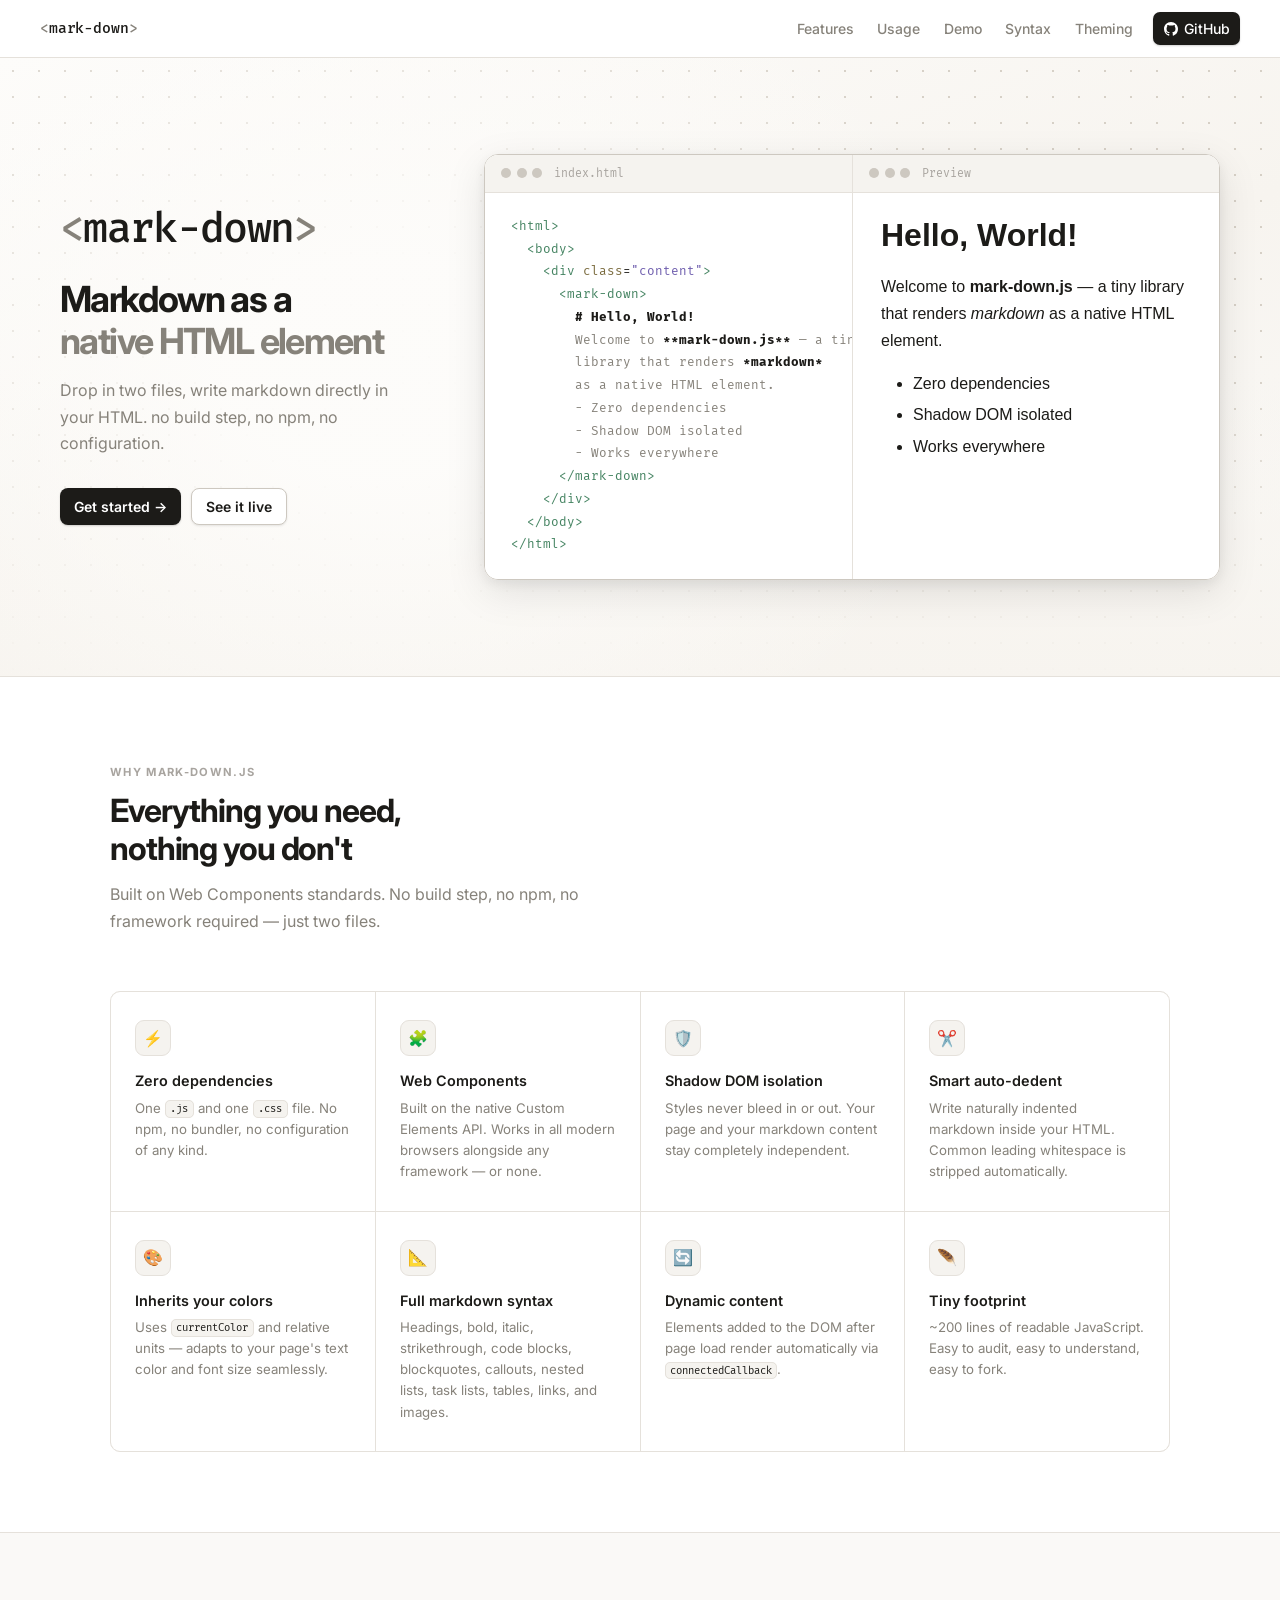
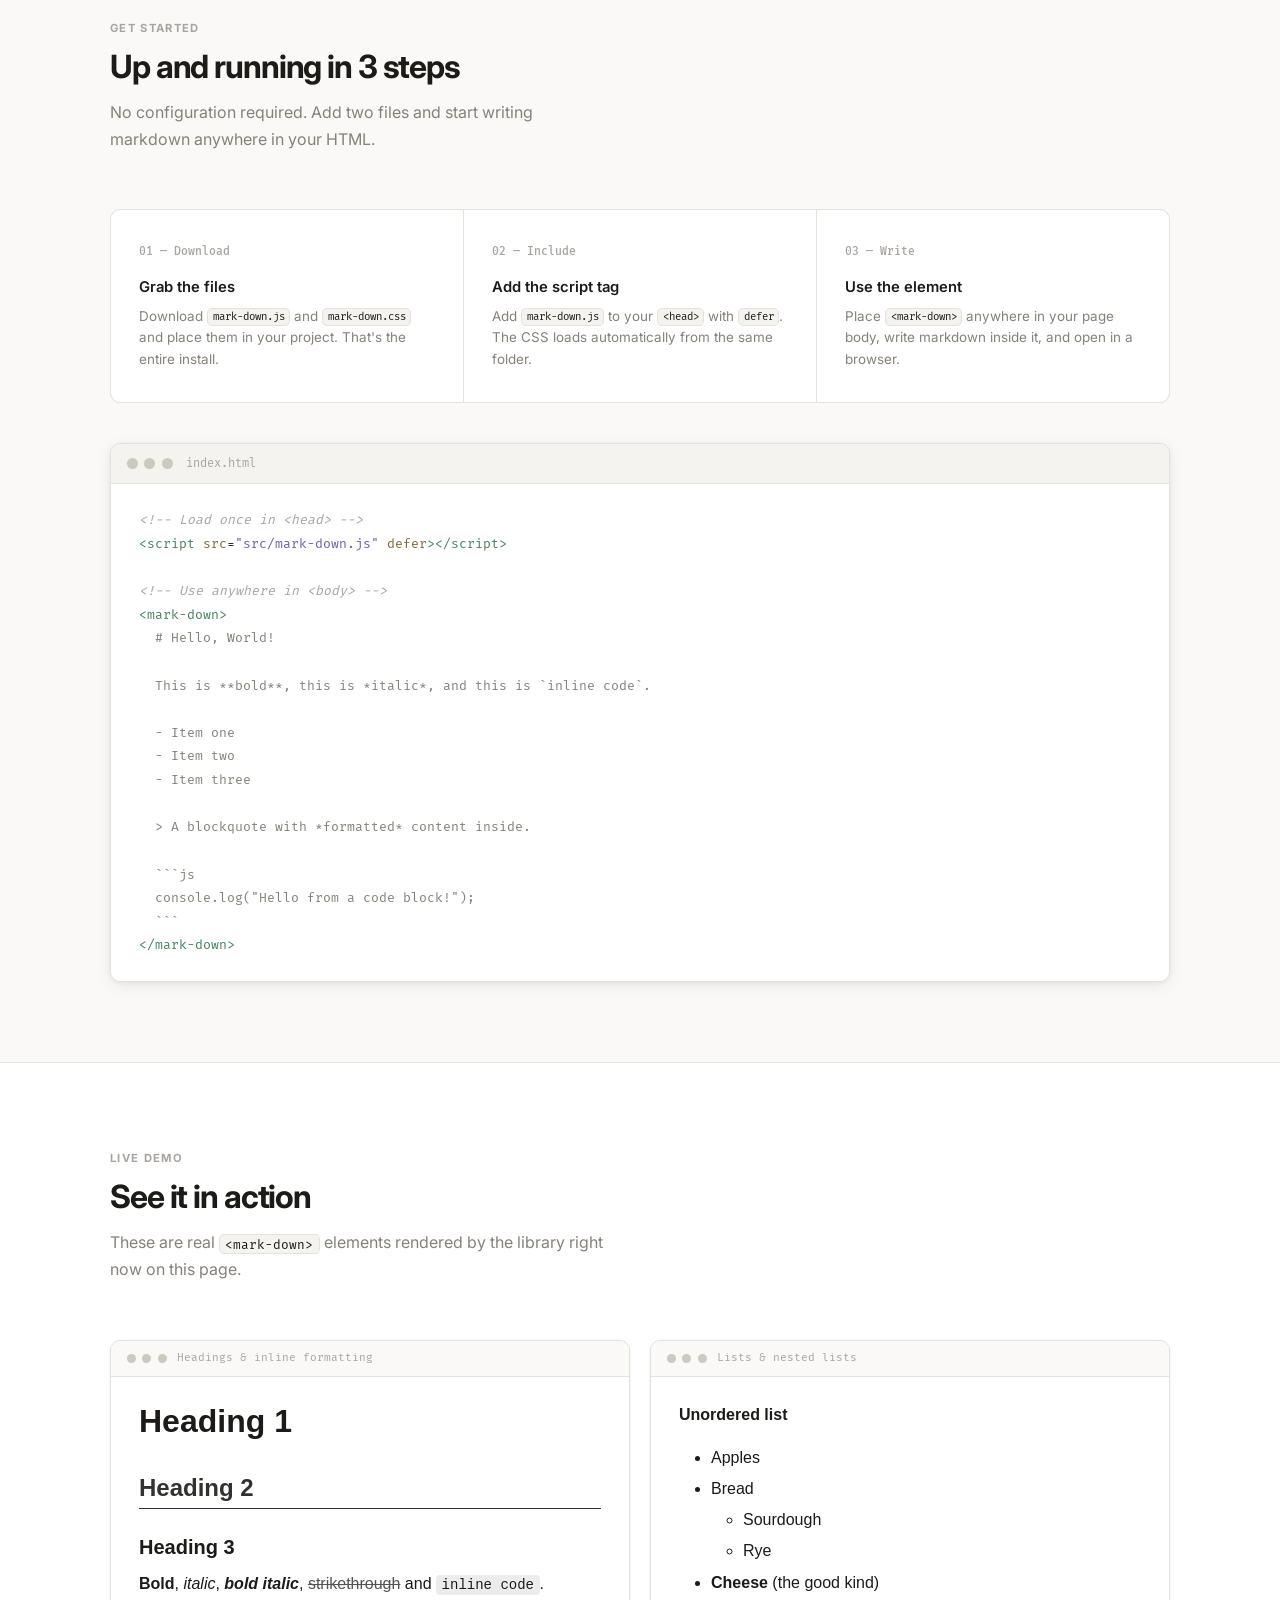
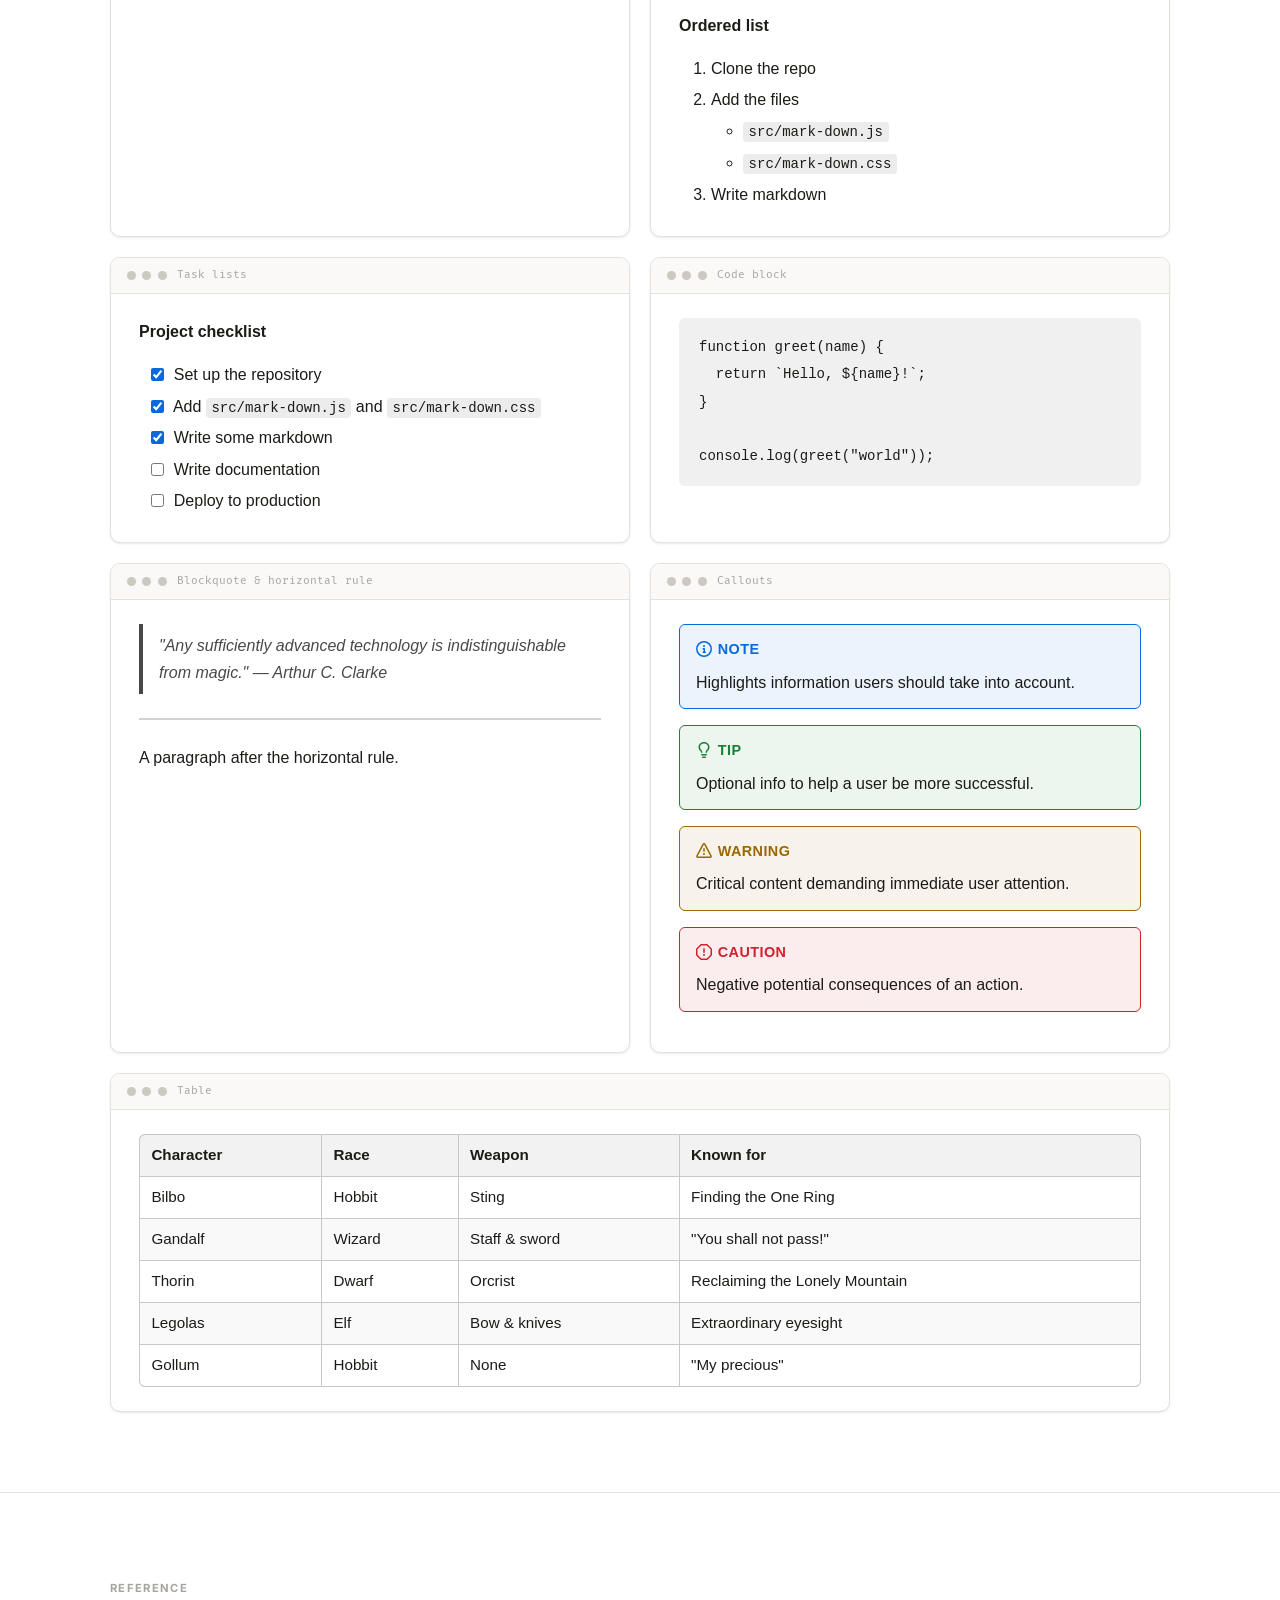
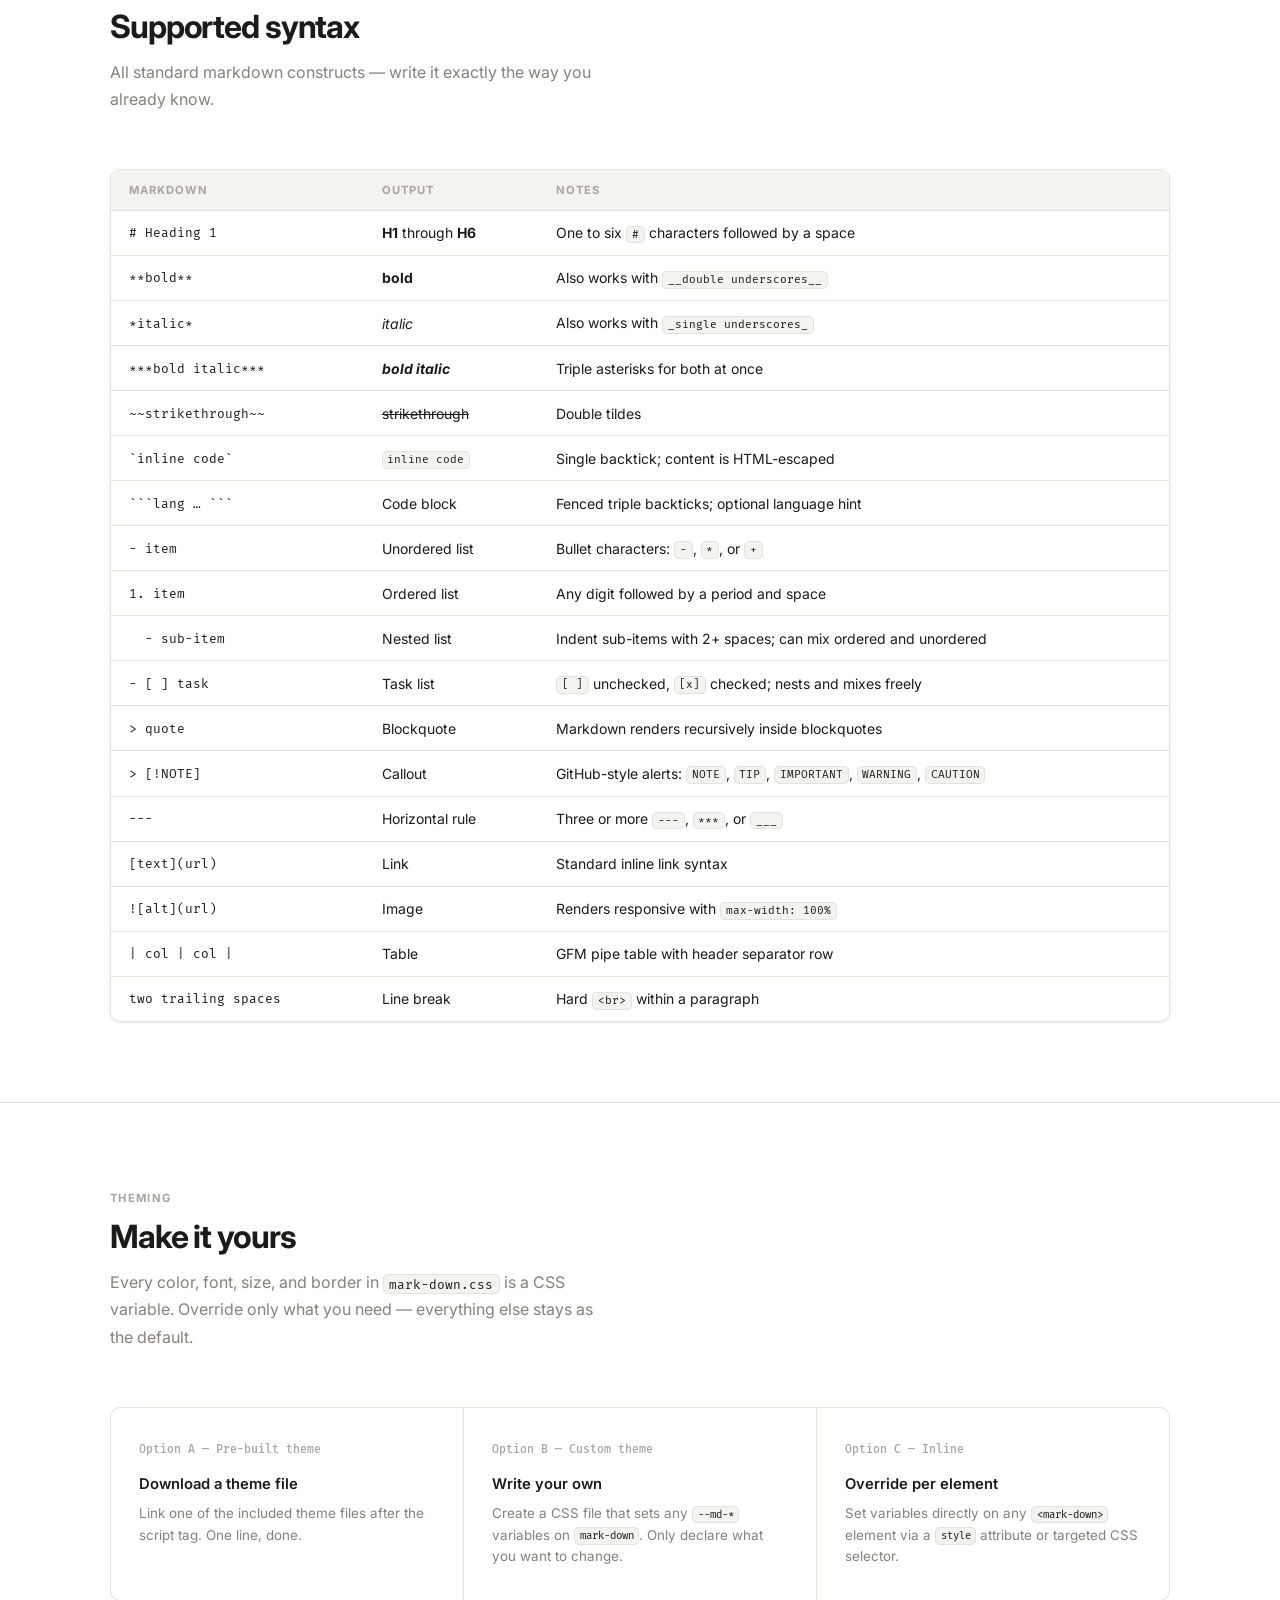
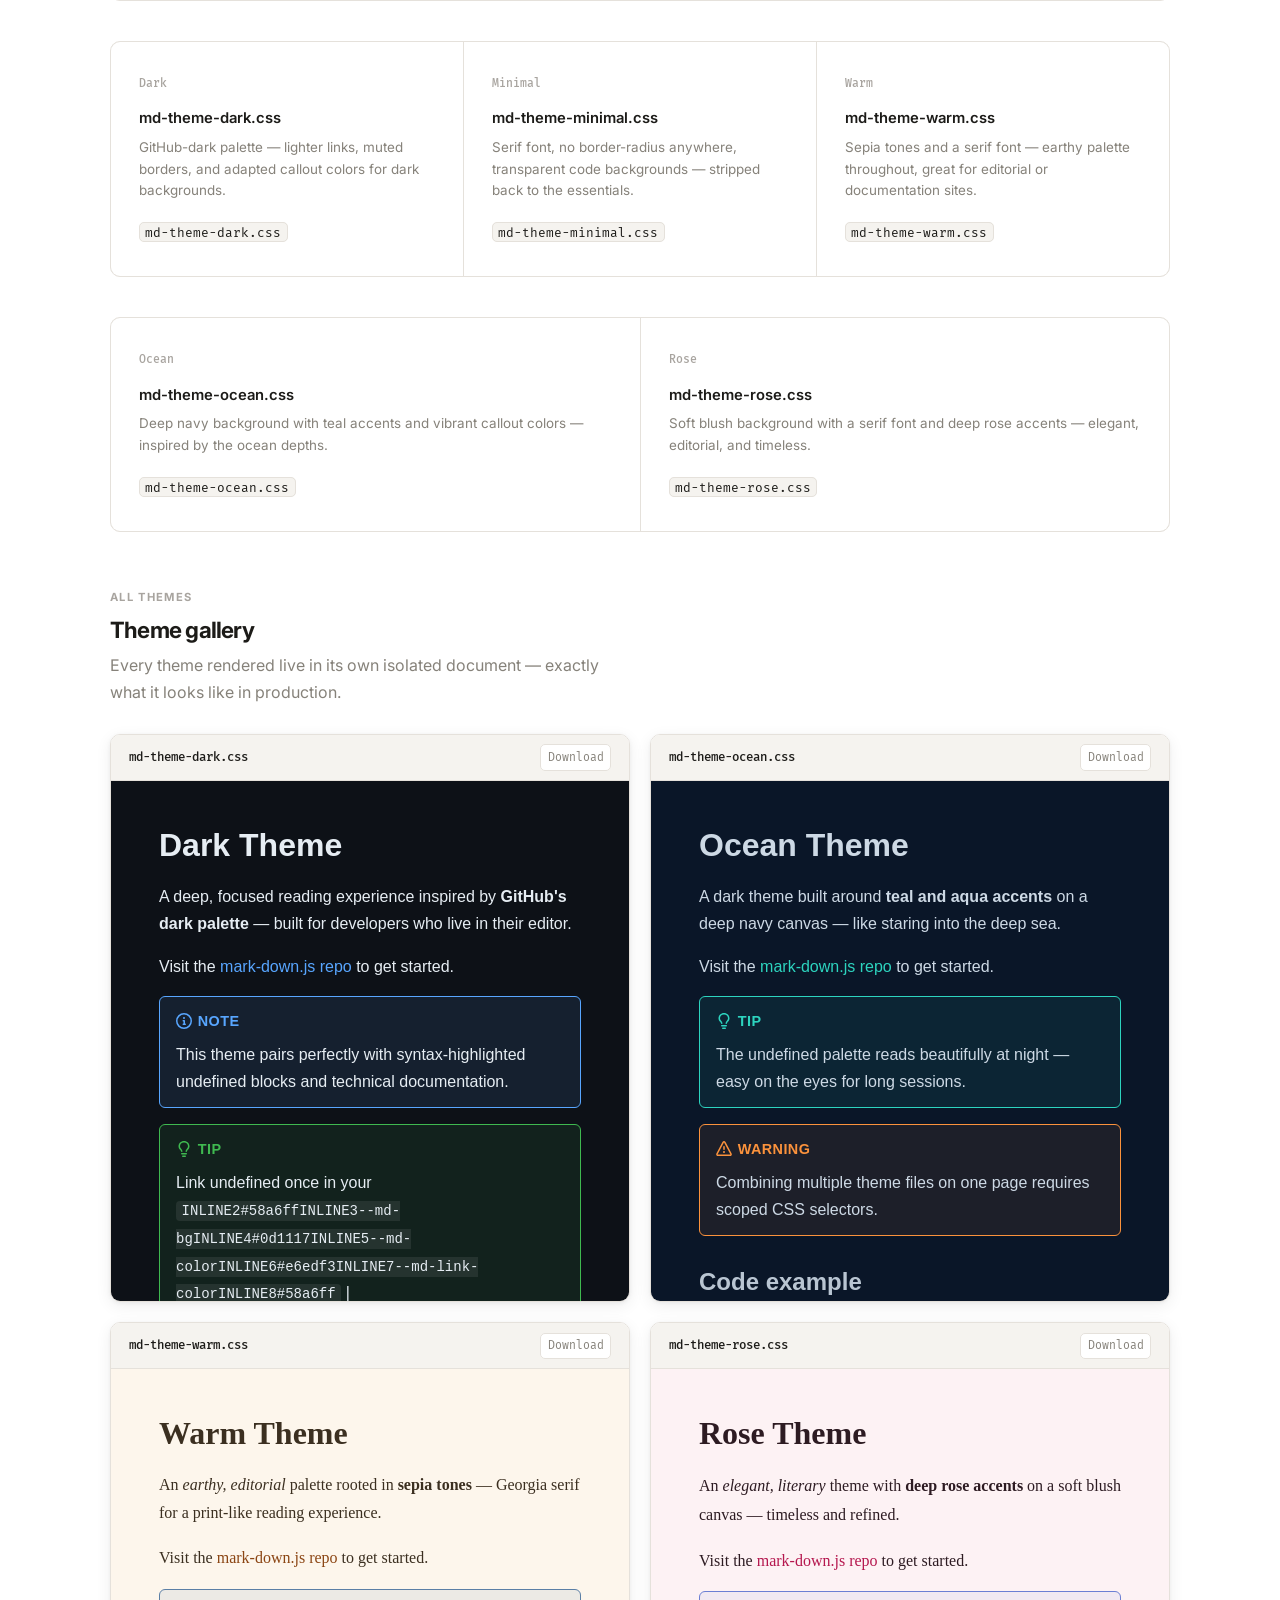
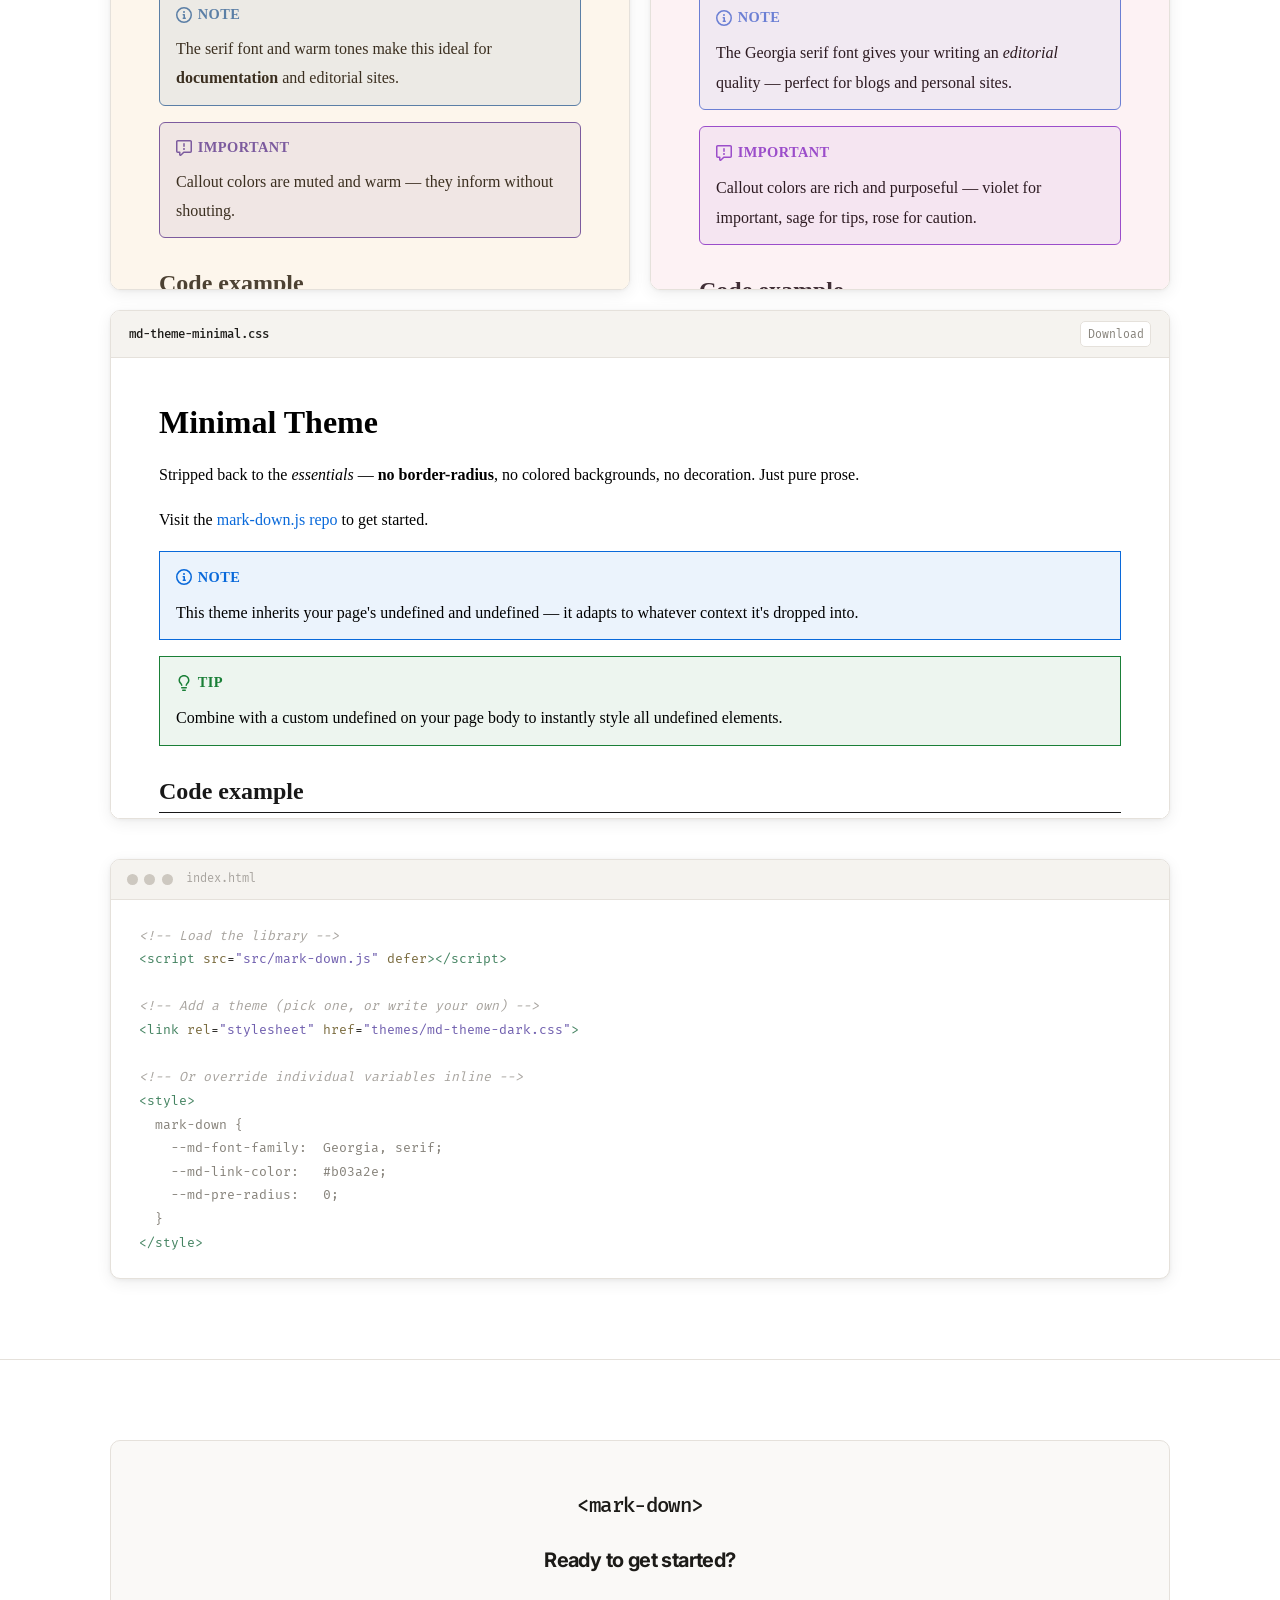
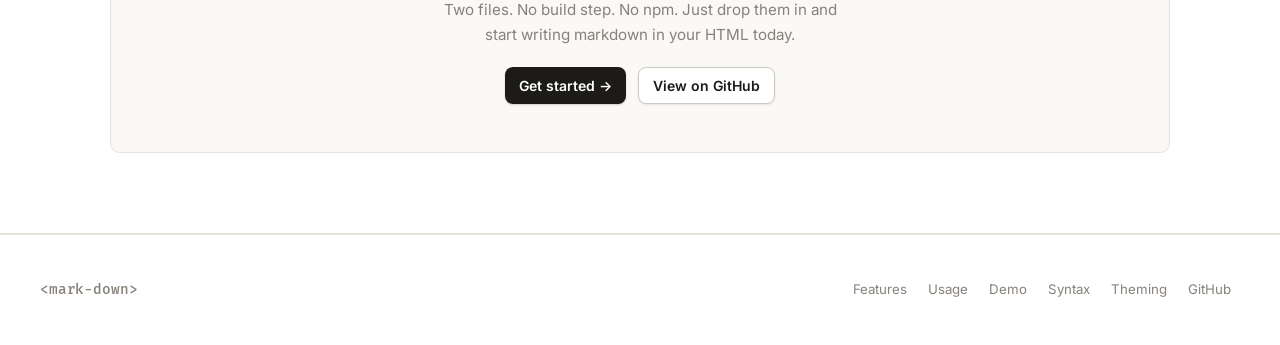
==== index.html @ 98a0748b "themes iframes" ====
<!DOCTYPE html>
<html lang="en">
<head>
  <meta charset="UTF-8">
  <meta name="viewport" content="width=device-width, initial-scale=1.0">
  <title>mark-down.js: Markdown as a native HTML element</title>

  <meta property="og:type"        content="website">
  <meta property="og:url"         content="https://adir-sl.github.io/mark-down/">
  <meta property="og:title"       content="mark-down.js: Markdown as a native HTML element">
  <meta property="og:description" content="A zero-dependency vanilla JS library. Drop in two files, write markdown directly in your HTML — no build step, no npm, no configuration.">
  <meta property="og:image"       content="https://adir-sl.github.io/mark-down/social.jpg">
  <meta name="twitter:card"        content="summary_large_image">
  <meta name="twitter:site"        content="@adircode">
  <meta name="twitter:creator"     content="@adircode">
  <meta name="twitter:title"       content="mark-down.js: Markdown as a native HTML element">
  <meta name="twitter:description" content="A zero-dependency vanilla JS library. Drop in two files, write markdown directly in your HTML — no build step, no npm, no configuration.">
  <meta name="twitter:image"       content="https://adir-sl.github.io/mark-down/social.jpg">
    
  <link rel="preconnect" href="https://fonts.googleapis.com">
  <link rel="preconnect" href="https://fonts.gstatic.com" crossorigin>
  <link href="https://fonts.googleapis.com/css2?family=Inter:wght@400;500;600;700&family=Fira+Mono:wght@400;500&display=swap" rel="stylesheet">
  <script src="src/mark-down.js" defer></script>
  <style>
    *, *::before, *::after { box-sizing: border-box; margin: 0; padding: 0; }

    :root {
      --bg:        #ffffff;
      --bg-soft:   #faf9f7;
      --bg-card:   #f5f3ef;
      --bg-hover:  #f0ede8;
      --border:    #e5e1db;
      --border-md: #cdc8c0;
      --text:      #1c1b18;
      --sub:       #86827a;
      --dim:       #a8a49f;
      --mono:      'Fira Mono', 'SFMono-Regular', Consolas, monospace;
      --sans:      'Inter', -apple-system, BlinkMacSystemFont, 'Segoe UI', sans-serif;
      --r:         10px;
      --shadow-sm: 0 1px 3px rgba(0,0,0,.06), 0 1px 2px rgba(0,0,0,.04);
      --shadow:    0 4px 16px rgba(0,0,0,.07), 0 1px 4px rgba(0,0,0,.05);
      --shadow-lg: 0 12px 40px rgba(0,0,0,.1), 0 4px 12px rgba(0,0,0,.06);
    }

    html { scroll-behavior: smooth; }

    body {
      font-family: var(--sans);
      background: var(--bg);
      color: var(--text);
      line-height: 1.65;
      overflow-x: hidden;
      -webkit-font-smoothing: antialiased;
      -moz-osx-font-smoothing: grayscale;
    }

    a { color: inherit; text-decoration: none; }

    code {
      font-family: var(--mono);
      font-size: .8em;
      background: var(--bg-card);
      border: 1px solid var(--border);
      padding: .12em .42em;
      border-radius: 5px;
      color: var(--text);
    }

    /* ── Nav ──────────────────────────────────────────────────── */
    nav {
      position: sticky; top: 0; z-index: 100;
      background: rgba(255,255,255,.85);
      backdrop-filter: blur(20px);
      -webkit-backdrop-filter: blur(20px);
      border-bottom: 1px solid var(--border);
      padding: 0 2.5rem;
      display: flex; align-items: center; justify-content: space-between;
      height: 58px;
    }
    .nav-logo {
      font-family: var(--mono);
      font-weight: 500; font-size: .92rem;
      color: var(--text); letter-spacing: -.01em;
    }
    .nav-logo .br { color: var(--sub); }
    .nav-links { display: flex; gap: .15rem; align-items: center; }
    .nav-links a {
      font-size: .875rem; font-weight: 500;
      color: var(--sub);
      padding: .38em .75em; border-radius: 7px;
      transition: background .13s, color .13s;
    }
    .nav-links a:hover { background: var(--bg-card); color: var(--text); }
    /* prevent nav-links specificity from overriding button colors */
    .nav-links .btn-solid        { color: #fff; }
    .nav-links .btn-solid:hover  { color: #fff; background: #2e2d28; }

    .btn {
      display: inline-flex; align-items: center; gap: .4em;
      padding: .42em 1em; border-radius: 8px;
      font-family: var(--sans); font-size: .875rem; font-weight: 600;
      transition: all .15s; cursor: pointer; white-space: nowrap;
    }
    .btn-solid {
      background: var(--text); color: #fff;
      box-shadow: 0 1px 2px rgba(0,0,0,.18);
    }
    .btn-solid:hover { background: #2e2d28; }
    .btn-outline {
      background: var(--bg); color: var(--text);
      border: 1px solid var(--border-md);
      box-shadow: var(--shadow-sm);
    }
    .btn-outline:hover { background: var(--bg-card); }

    @media (max-width: 640px) { .nav-hide { display: none; } }

    /* ── Hero ─────────────────────────────────────────────────── */
    .hero {
      padding: 6rem 3rem 6rem;
      position: relative;
      overflow: hidden;
      background: linear-gradient(160deg, #fdfcfa 0%, #f7f4ef 55%, #faf9f7 100%);
    }

    /* dot grid */
    .hero::before {
      content: '';
      position: absolute; inset: 0;
      background-image: radial-gradient(circle, rgba(180,170,155,.5) 1px, transparent 1px);
      background-size: 26px 26px;
      pointer-events: none;
    }
    /* vignette */
    .hero::after {
      content: '';
      position: absolute; inset: 0;
      background:
        radial-gradient(ellipse 60% 90% at 30% 50%, rgba(253,252,250,.97) 20%, transparent 80%),
        linear-gradient(to bottom, transparent 50%, rgba(247,244,239,.98) 100%);
      pointer-events: none;
    }

    .hero-inner {
      position: relative; z-index: 1;
      max-width: 1160px; margin: 0 auto;
      display: flex;
      flex-direction: row;
      align-items: center;
      gap: 4rem;
    }

    /* ── left column: text ── */
    .hero-text {
      flex: 0 0 auto;
      width: 360px;
      display: flex; flex-direction: column; align-items: flex-start;
    }

    .logo-tag {
      font-family: var(--mono);
      font-weight: 500;
      font-size: clamp(1.6rem, 3.5vw, 2.6rem);
      color: var(--text);
      letter-spacing: -.04em;
      line-height: 1;
      margin-bottom: 1.75rem;
    }
    .logo-tag .br { color: var(--sub); }

    .hero h1 {
      font-size: clamp(1.6rem, 3vw, 2.25rem);
      font-weight: 700;
      letter-spacing: -.045em;
      line-height: 1.18;
      color: var(--text);
      margin-bottom: .9rem;
    }
    .hero h1 em { font-style: normal; color: var(--sub); }

    .hero p {
      font-size: 1rem;
      color: var(--sub);
      margin-bottom: 2rem;
      line-height: 1.65;
    }

    .hero-ctas {
      display: flex; gap: .65rem; flex-wrap: wrap;
    }

    @media (max-width: 1000px) {
      .hero { padding: 2rem; }
      .hero-inner { flex-direction: column; align-items: flex-start; gap: 2.5rem; }
      .hero-text { width: 100%; }
      .hero::after {
        background:
          radial-gradient(ellipse 100% 60% at 50% 20%, rgba(253,252,250,.97) 20%, transparent 80%),
          linear-gradient(to bottom, transparent 50%, rgba(247,244,239,.98) 100%);
      }
    }

    /* ── Hero demo panel ──────────────────────────────────────── */
    .hero-demo {
      display: grid;
      grid-template-columns: 1fr 1fr;
      flex: 1;
      min-width: 0;
      border: 1px solid var(--border-md);
      border-radius: 14px;
      overflow: hidden;
      box-shadow: var(--shadow-lg);
      text-align: left;
    }

    .hero-demo-pane {
      background: var(--bg);
      display: flex; flex-direction: column;
      min-width: 0;
    }
    .hero-demo-pane + .hero-demo-pane {
      border-left: 1px solid var(--border);
    }

    .hero-demo-bar {
      background: var(--bg-card);
      border-bottom: 1px solid var(--border);
      padding: .55rem 1rem;
      display: flex; align-items: center; gap: .75rem;
      flex-shrink: 0;
    }
    .hero-demo-dots { display: flex; gap: .35rem; }
    .hero-demo-dot  { width: 10px; height: 10px; border-radius: 50%; background: var(--border-md); }
    .hero-demo-title {
      font-size: .72rem; color: var(--dim);
      font-family: var(--mono);
    }

    /* ── Mobile tabs ── */
    .hero-demo-tabs {
      display: none;
      grid-column: 1 / -1;
      background: var(--bg-card);
      border-bottom: 1px solid var(--border);
    }
    .hero-tab {
      flex: 1; padding: .65rem 1rem;
      background: none; border: none;
      border-bottom: 2px solid transparent;
      font-family: var(--mono); font-size: .75rem; font-weight: 500;
      color: var(--dim); cursor: pointer;
      transition: color .15s, background .15s, border-color .15s;
    }
    .hero-tab:hover { color: var(--sub); background: var(--bg-hover); }
    .hero-tab.active {
      color: var(--text);
      background: var(--bg);
      border-bottom-color: var(--text);
    }

    @media (max-width: 1000px) {
      .hero-demo { width: 100%; grid-template-columns: 1fr; }
      .hero-demo-tabs { display: flex; }
      .hero-demo-pane { grid-column: 1; }
      .hero-demo-pane:not(.active) { display: none; }
      .hero-demo-bar { display: none; } /* tabs replace the individual window bars */
      .hero-demo-pane + .hero-demo-pane { border-left: none; }
    }

    .hero-demo-code {
      padding: 1.4rem 1.6rem;
      font-family: var(--mono); font-size: .79rem;
      line-height: 1.8; overflow-x: auto;
      white-space: pre;
      flex: 1;
    }
    .hd-tag  { color: #448361; }
    .hd-attr { color: #7a6b3e; }
    .hd-val  { color: #6f5eae; }
    .hd-md   { color: var(--sub); }
    .hd-b    { color: var(--text); font-weight: 600; }

    .hero-demo-preview {
      padding: 1.4rem 1.75rem;
      flex: 1;
    }

    @media (max-width: 700px) {
      .hero-demo { grid-template-columns: 1fr; }
      .hero-demo-pane + .hero-demo-pane { border-left: none; border-top: 1px solid var(--border); }
    }

    /* ── Shared ───────────────────────────────────────────────── */
    .divider { border: none; border-top: 1px solid var(--border); }

    section { padding: 80px 2.5rem; }
    @media (max-width: 768px) { section { padding: 2rem 1.5rem; } }
    .wrap { max-width: 1060px; margin: 0 auto; }

    .eyebrow {
      display: inline-block;
      font-size: .7rem; font-weight: 700;
      letter-spacing: .12em; text-transform: uppercase;
      color: var(--dim); margin-bottom: .65rem;
    }
    .s-title {
      font-size: clamp(1.5rem, 2.8vw, 2rem);
      font-weight: 700; letter-spacing: -.035em; line-height: 1.2;
      margin-bottom: .8rem;
    }
    .s-desc {
      color: var(--sub); font-size: 1rem; font-weight: 400;
      max-width: 500px; margin-bottom: 3.5rem;
      line-height: 1.7;
    }

    /* ── Features ─────────────────────────────────────────────── */
    .feat-grid {
      display: grid;
      grid-template-columns: repeat(4, 1fr);
      gap: 1px;
      background: var(--border);
      border: 1px solid var(--border);
      border-radius: var(--r);
      overflow: hidden;
    }
    @media (max-width: 900px) { .feat-grid { grid-template-columns: repeat(2, 1fr); } }
    @media (max-width: 500px) { .feat-grid { grid-template-columns: 1fr; } }

    .feat {
      background: var(--bg);
      padding: 1.75rem 1.5rem;
      transition: background .15s;
    }
    .feat:hover { background: var(--bg-soft); }

    .feat-icon {
      width: 36px; height: 36px;
      background: var(--bg-card);
      border: 1px solid var(--border);
      border-radius: 9px;
      display: flex; align-items: center; justify-content: center;
      font-size: 1rem;
      margin-bottom: 1rem;
    }
    .feat h3 {
      font-size: .9rem; font-weight: 600;
      margin-bottom: .4rem; line-height: 1.3;
    }
    .feat p { font-size: .83rem; color: var(--sub); line-height: 1.6; }

    /* ── Usage ────────────────────────────────────────────────── */
    #usage { background: var(--bg-soft); }

    .steps {
      display: grid;
      grid-template-columns: repeat(3, 1fr);
      gap: 1px;
      background: var(--border);
      border: 1px solid var(--border);
      border-radius: var(--r);
      overflow: hidden;
      margin-bottom: 2.5rem;
    }
    @media (max-width: 700px) { .steps { grid-template-columns: 1fr; } }

    .step {
      background: var(--bg);
      padding: 2rem 1.75rem;
    }
    .step-num {
      font-family: var(--mono);
      font-size: .72rem; font-weight: 500;
      color: var(--dim);
      margin-bottom: .85rem;
    }
    .step h3 { font-size: .925rem; font-weight: 600; margin-bottom: .4rem; }
    .step p  { font-size: .84rem; color: var(--sub); line-height: 1.6; }

    /* code editor block */
    .editor {
      background: var(--bg);
      border: 1px solid var(--border);
      border-radius: var(--r);
      overflow: hidden;
      box-shadow: var(--shadow);
    }
    .editor-bar {
      background: var(--bg-card);
      border-bottom: 1px solid var(--border);
      padding: .6rem 1rem;
      display: flex; align-items: center; gap: .85rem;
    }
    .editor-dots { display: flex; gap: .4rem; }
    .editor-dot {
      width: 11px; height: 11px; border-radius: 50%;
      background: var(--border-md);
    }
    .editor-filename {
      font-family: var(--mono); font-size: .75rem; color: var(--dim);
    }
    .editor pre {
      padding: 1.5rem 1.75rem;
      font-family: var(--mono); font-size: .82rem; line-height: 1.8;
      overflow-x: auto; color: var(--text);
    }
    .t  { color: #448361; }   /* tag */
    .a  { color: #7a6b3e; }   /* attr */
    .v  { color: #6f5eae; }   /* value */
    .c  { color: var(--dim); font-style: italic; } /* comment */
    .tx { color: var(--sub); }  /* markdown text */

    /* ── Demo ─────────────────────────────────────────────────── */
    .demo-grid {
      display: grid;
      grid-template-columns: repeat(2, 1fr);
      gap: 1.25rem;
    }
    .demo-wide { grid-column: 1 / -1; }
    @media (max-width: 680px) {
      .demo-grid { grid-template-columns: 1fr; }
      .demo-wide { grid-column: 1; }
    }

    .demo-card {
      background: var(--bg);
      border: 1px solid var(--border);
      border-radius: var(--r);
      overflow: hidden;
      box-shadow: var(--shadow-sm);
      transition: box-shadow .2s, border-color .2s;
    }
    .demo-card:hover {
      box-shadow: var(--shadow);
      border-color: var(--border-md);
    }
    .demo-bar {
      background: var(--bg-soft);
      border-bottom: 1px solid var(--border);
      padding: .52rem 1rem;
      display: flex; align-items: center; gap: .4rem;
    }
    .demo-dot { width: 9px; height: 9px; border-radius: 50%; background: var(--border-md); }
    .demo-label {
      font-size: .7rem; color: var(--dim);
      font-family: var(--mono); margin-left: .25rem;
    }
    .demo-body { padding: 1.5rem 1.75rem; }

    /* ── Syntax table ─────────────────────────────────────────── */
    .syn-wrap {
      border: 1px solid var(--border);
      border-radius: var(--r);
      overflow: hidden;
      box-shadow: var(--shadow-sm);
    }
    table.syn { width: 100%; border-collapse: collapse; font-size: .875rem; }
    table.syn th, table.syn td {
      padding: .65rem 1.1rem;
      border-bottom: 1px solid var(--border);
      text-align: left; vertical-align: middle;
    }
    table.syn tr:last-child td { border-bottom: none; }
    table.syn th {
      background: var(--bg-card);
      font-size: .7rem; font-weight: 700;
      letter-spacing: .09em; text-transform: uppercase;
      color: var(--dim);
    }
    table.syn td:first-child {
      font-family: var(--mono); font-size: .8rem;
      color: var(--text); white-space: nowrap;
    }
    table.syn tr:hover td { background: var(--bg-soft); }

    /* ── Download links ───────────────────────────────────────── */
    .dl-link {
      text-decoration: none;
      border-radius: 5px;
      transition: background .15s, box-shadow .15s;
    }
    .dl-link:hover {
      background: var(--bg-hover);
      box-shadow: 0 0 0 3px var(--bg-hover);
    }
    .dl-link:hover code {
      background: transparent;
      border-color: var(--border-md);
    }

    /* ── Callout strip ────────────────────────────────────────── */
    .callout {
      background: var(--bg-soft);
      border: 1px solid var(--border);
      border-radius: var(--r);
      padding: 3rem;
      text-align: center;
      display: flex; flex-direction: column; align-items: center; gap: 1.25rem;
    }
    .callout-logo {
      font-family: var(--mono); font-weight: 500;
      font-size: 1.3rem; color: var(--text);
      letter-spacing: -.03em;
    }
    .callout h3 {
      font-size: 1.25rem; font-weight: 700;
      letter-spacing: -.03em;
    }
    .callout p { color: var(--sub); font-size: .95rem; max-width: 420px; }

    /* ── Theme Gallery ───────────────────────────────────────── */
    .theme-gallery {
      display: grid;
      grid-template-columns: repeat(2, 1fr);
      gap: 1.25rem;
      margin-bottom: 2.5rem;
    }
    @media (max-width: 700px) { .theme-gallery { grid-template-columns: 1fr; } }

    .theme-card {
      border: 1px solid var(--border);
      border-radius: var(--r);
      overflow: hidden;
      box-shadow: var(--shadow);
      transition: box-shadow .2s, border-color .2s;
    }
    .theme-card:hover { box-shadow: var(--shadow-lg); border-color: var(--border-md); }
    .theme-card-wide { grid-column: 1 / -1; }

    .theme-card-bar {
      background: var(--bg-card);
      border-bottom: 1px solid var(--border);
      padding: .6rem 1.1rem;
      display: flex; align-items: center; justify-content: space-between;
    }
    .theme-card-name {
      font-family: var(--mono); font-size: .78rem; font-weight: 500;
      color: var(--text);
    }
    .theme-card-dl {
      font-family: var(--mono); font-size: .72rem;
      color: var(--sub); text-decoration: none;
      padding: .22em .6em;
      border: 1px solid var(--border);
      border-radius: 5px;
      background: var(--bg);
      transition: background .13s, border-color .13s;
    }
    .theme-card-dl:hover { background: var(--bg-hover); border-color: var(--border-md); color: var(--text); }

    .theme-card iframe {
      width: 100%; height: 520px;
      border: none; display: block;
    }
    .theme-card-wide iframe { height: 460px; }

    /* ── Footer ───────────────────────────────────────────────── */
    footer {
      border-top: 1px solid var(--border);
      padding: 2.5rem 2.5rem;
      display: flex; align-items: center; justify-content: space-between;
      flex-wrap: wrap; gap: 1rem;
    }
    .footer-logo {
      font-family: var(--mono); font-weight: 500;
      font-size: .9rem; color: var(--sub);
      letter-spacing: -.01em;
    }
    .footer-right {
      display: flex; gap: .15rem; align-items: center;
    }
    .footer-right a {
      font-size: .83rem; color: var(--sub);
      padding: .32em .7em; border-radius: 6px;
      transition: background .13s, color .13s;
    }
    .footer-right a:hover { background: var(--bg-card); color: var(--text); }
    @media (max-width: 540px) { footer { flex-direction: column; align-items: flex-start; } }
  </style>
</head>
<body>

<!-- ════════════════ NAV -->
<nav>
  <div class="nav-logo"><span class="br">&lt;</span>mark-down<span class="br">&gt;</span></div>
  <div class="nav-links">
    <a href="#features" class="nav-hide">Features</a>
    <a href="#usage"    class="nav-hide">Usage</a>
    <a href="#demo"     class="nav-hide">Demo</a>
    <a href="#syntax"   class="nav-hide">Syntax</a>
    <a href="#theming"  class="nav-hide">Theming</a>
    <a href="https://github.com/Adir-SL/mark-down" class="btn btn-solid" style="margin-left:.5rem">
      <svg height="14" viewBox="0 0 16 16" fill="currentColor" aria-hidden="true">
        <path d="M8 0C3.58 0 0 3.58 0 8c0 3.54 2.29 6.53 5.47 7.59.4.07.55-.17.55-.38
          0-.19-.01-.82-.01-1.49-2.01.37-2.53-.49-2.69-.94-.09-.23-.48-.94-.82-1.13
          -.28-.15-.68-.52-.01-.53.63-.01 1.08.58 1.23.82.72 1.21 1.87.87 2.33.66
          .07-.52.28-.87.51-1.07-1.78-.2-3.64-.89-3.64-3.95 0-.87.31-1.59.82-2.15
          -.08-.2-.36-1.02.08-2.12 0 0 .67-.21 2.2.82.64-.18 1.32-.27 2-.27.68 0
          1.36.09 2 .27 1.53-1.04 2.2-.82 2.2-.82.44 1.1.16 1.92.08 2.12.51.56.82
          1.27.82 2.15 0 3.07-1.87 3.75-3.65 3.95.29.25.54.73.54 1.48 0 1.07-.01
          1.93-.01 2.2 0 .21.15.46.55.38A8.013 8.013 0 0016 8c0-4.42-3.58-8-8-8z"/>
      </svg>
      GitHub
    </a>
  </div>
</nav>

<!-- ════════════════ HERO -->
<section class="hero">
  <div class="hero-inner">

    <!-- left: text -->
    <div class="hero-text">
      <div class="logo-tag"><span class="br">&lt;</span>mark-down<span class="br">&gt;</span></div>
      <h1>Markdown as a<br><em>native HTML element</em></h1>
      <p>Drop in two files, write markdown directly in your HTML. no build step, no npm, no configuration.</p>
      <div class="hero-ctas">
        <a href="#usage" class="btn btn-solid">Get started &rarr;</a>
        <a href="#demo"  class="btn btn-outline">See it live</a>
      </div>
    </div>

    <!-- right: split demo panel -->
    <div class="hero-demo">

      <!-- mobile tab bar -->
      <div class="hero-demo-tabs" role="tablist">
        <button class="hero-tab active" data-pane="0">index.html</button>
        <button class="hero-tab"        data-pane="1">Preview</button>
      </div>

      <!-- left: code -->
      <div class="hero-demo-pane active">
        <div class="hero-demo-bar">
          <div class="hero-demo-dots">
            <div class="hero-demo-dot"></div>
            <div class="hero-demo-dot"></div>
            <div class="hero-demo-dot"></div>
          </div>
          <span class="hero-demo-title">index.html</span>
        </div>
        <div class="hero-demo-code"><span class="hd-tag">&lt;html&gt;</span>
  <span class="hd-tag">&lt;body&gt;</span>
    <span class="hd-tag">&lt;div</span> <span class="hd-attr">class</span>=<span class="hd-val">"content"</span><span class="hd-tag">&gt;</span>
      <span class="hd-tag">&lt;mark-down&gt;</span>
<span class="hd-b">        # Hello, World!</span>
<span class="hd-md">        Welcome to </span><span class="hd-b">**mark-down.js**</span><span class="hd-md"> — a tiny</span>
<span class="hd-md">        library that renders </span><span class="hd-b">*markdown*</span>
<span class="hd-md">        as a native HTML element.</span>
<span class="hd-md">        - Zero dependencies</span>
<span class="hd-md">        - Shadow DOM isolated</span>
<span class="hd-md">        - Works everywhere</span>
      <span class="hd-tag">&lt;/mark-down&gt;</span>
    <span class="hd-tag">&lt;/div&gt;</span>
  <span class="hd-tag">&lt;/body&gt;</span>
<span class="hd-tag">&lt;/html&gt;</span></div>
      </div>

      <!-- right: live preview -->
      <div class="hero-demo-pane">
        <div class="hero-demo-bar">
          <div class="hero-demo-dots">
            <div class="hero-demo-dot"></div>
            <div class="hero-demo-dot"></div>
            <div class="hero-demo-dot"></div>
          </div>
          <span class="hero-demo-title">Preview</span>
        </div>
        <div class="hero-demo-preview">
          <mark-down>
            # Hello, World!

            Welcome to **mark-down.js** — a tiny
            library that renders *markdown*
            as a native HTML element.

            - Zero dependencies
            - Shadow DOM isolated
            - Works everywhere
          </mark-down>
        </div>
      </div>

    </div>
  </div>
</section>

<hr class="divider">

<!-- ════════════════ FEATURES -->
<section id="features">
  <div class="wrap">
    <span class="eyebrow">Why mark-down.js</span>
    <h2 class="s-title">Everything you need,<br>nothing you don't</h2>
    <p class="s-desc">Built on Web Components standards. No build step, no npm, no framework required — just two files.</p>

    <div class="feat-grid">
      <div class="feat">
        <div class="feat-icon">⚡</div>
        <h3>Zero dependencies</h3>
        <p>One <code>.js</code> and one <code>.css</code> file. No npm, no bundler, no configuration of any kind.</p>
      </div>
      <div class="feat">
        <div class="feat-icon">🧩</div>
        <h3>Web Components</h3>
        <p>Built on the native Custom Elements API. Works in all modern browsers alongside any framework — or none.</p>
      </div>
      <div class="feat">
        <div class="feat-icon">🛡️</div>
        <h3>Shadow DOM isolation</h3>
        <p>Styles never bleed in or out. Your page and your markdown content stay completely independent.</p>
      </div>
      <div class="feat">
        <div class="feat-icon">✂️</div>
        <h3>Smart auto-dedent</h3>
        <p>Write naturally indented markdown inside your HTML. Common leading whitespace is stripped automatically.</p>
      </div>
      <div class="feat">
        <div class="feat-icon">🎨</div>
        <h3>Inherits your colors</h3>
        <p>Uses <code>currentColor</code> and relative units — adapts to your page's text color and font size seamlessly.</p>
      </div>
      <div class="feat">
        <div class="feat-icon">📐</div>
        <h3>Full markdown syntax</h3>
        <p>Headings, bold, italic, strikethrough, code blocks, blockquotes, callouts, nested lists, task lists, tables, links, and images.</p>
      </div>
      <div class="feat">
        <div class="feat-icon">🔄</div>
        <h3>Dynamic content</h3>
        <p>Elements added to the DOM after page load render automatically via <code>connectedCallback</code>.</p>
      </div>
      <div class="feat">
        <div class="feat-icon">🪶</div>
        <h3>Tiny footprint</h3>
        <p>~200 lines of readable JavaScript. Easy to audit, easy to understand, easy to fork.</p>
      </div>
    </div>
  </div>
</section>

<hr class="divider">

<!-- ════════════════ USAGE -->
<section id="usage">
  <div class="wrap">
    <span class="eyebrow">Get started</span>
    <h2 class="s-title">Up and running in 3 steps</h2>
    <p class="s-desc">No configuration required. Add two files and start writing markdown anywhere in your HTML.</p>

    <div class="steps">
      <div class="step">
        <div class="step-num">01 &mdash; Download</div>
        <h3>Grab the files</h3>
        <p>Download <a href="src/mark-down.js" download class="dl-link"><code>mark-down.js</code></a> and <a href="src/mark-down.css" download class="dl-link"><code>mark-down.css</code></a> and place them in your project. That's the entire install.</p>
      </div>
      <div class="step">
        <div class="step-num">02 &mdash; Include</div>
        <h3>Add the script tag</h3>
        <p>Add <code>mark-down.js</code> to your <code>&lt;head&gt;</code> with <code>defer</code>. The CSS loads automatically from the same folder.</p>
      </div>
      <div class="step">
        <div class="step-num">03 &mdash; Write</div>
        <h3>Use the element</h3>
        <p>Place <code>&lt;mark-down&gt;</code> anywhere in your page body, write markdown inside it, and open in a browser.</p>
      </div>
    </div>

    <div class="editor">
      <div class="editor-bar">
        <div class="editor-dots">
          <div class="editor-dot"></div>
          <div class="editor-dot"></div>
          <div class="editor-dot"></div>
        </div>
        <div class="editor-filename">index.html</div>
      </div>
      <pre><span class="c">&lt;!-- Load once in &lt;head&gt; --&gt;</span>
<span class="t">&lt;script</span> <span class="a">src</span>=<span class="v">"src/mark-down.js"</span> <span class="a">defer</span><span class="t">&gt;&lt;/script&gt;</span>

<span class="c">&lt;!-- Use anywhere in &lt;body&gt; --&gt;</span>
<span class="t">&lt;mark-down&gt;</span>
<span class="tx">  # Hello, World!

  This is **bold**, this is *italic*, and this is `inline code`.

  - Item one
  - Item two
  - Item three

  &gt; A blockquote with *formatted* content inside.

  ```js
  console.log("Hello from a code block!");
  ```</span>
<span class="t">&lt;/mark-down&gt;</span></pre>
    </div>
  </div>
</section>

<hr class="divider">

<!-- ════════════════ DEMO -->
<section id="demo">
  <div class="wrap">
    <span class="eyebrow">Live demo</span>
    <h2 class="s-title">See it in action</h2>
    <p class="s-desc">These are real <code>&lt;mark-down&gt;</code> elements rendered by the library right now on this page.</p>

    <div class="demo-grid">

      <div class="demo-card">
        <div class="demo-bar">
          <span class="demo-dot"></span><span class="demo-dot"></span><span class="demo-dot"></span>
          <span class="demo-label">Headings &amp; inline formatting</span>
        </div>
        <div class="demo-body">
          <mark-down>
            # Heading 1
            ## Heading 2
            ### Heading 3

            **Bold**, *italic*, ***bold italic***, ~~strikethrough~~ and `inline code`.
          </mark-down>
        </div>
      </div>

      <div class="demo-card">
        <div class="demo-bar">
          <span class="demo-dot"></span><span class="demo-dot"></span><span class="demo-dot"></span>
          <span class="demo-label">Lists &amp; nested lists</span>
        </div>
        <div class="demo-body">
          <mark-down>
            **Unordered list**

            - Apples
            - Bread
              - Sourdough
              - Rye
            - **Cheese** (the good kind)

            **Ordered list**

            1. Clone the repo
            2. Add the files
               - `src/mark-down.js`
               - `src/mark-down.css`
            3. Write markdown
          </mark-down>
        </div>
      </div>

      <div class="demo-card">
        <div class="demo-bar">
          <span class="demo-dot"></span><span class="demo-dot"></span><span class="demo-dot"></span>
          <span class="demo-label">Task lists</span>
        </div>
        <div class="demo-body">
          <mark-down>
            **Project checklist**

            - [x] Set up the repository
            - [x] Add `src/mark-down.js` and `src/mark-down.css`
            - [x] Write some markdown
            - [ ] Write documentation
            - [ ] Deploy to production
          </mark-down>
        </div>
      </div>

      <div class="demo-card">
        <div class="demo-bar">
          <span class="demo-dot"></span><span class="demo-dot"></span><span class="demo-dot"></span>
          <span class="demo-label">Code block</span>
        </div>
        <div class="demo-body">
          <mark-down>
            ```js
            function greet(name) {
              return `Hello, ${name}!`;
            }

            console.log(greet("world"));
            ```
          </mark-down>
        </div>
      </div>

      <div class="demo-card">
        <div class="demo-bar">
          <span class="demo-dot"></span><span class="demo-dot"></span><span class="demo-dot"></span>
          <span class="demo-label">Blockquote &amp; horizontal rule</span>
        </div>
        <div class="demo-body">
          <mark-down>
            > "Any sufficiently advanced technology is
            > indistinguishable from magic."
            > — Arthur C. Clarke

            ---

            A paragraph after the horizontal rule.
          </mark-down>
        </div>
      </div>

      <div class="demo-card">
        <div class="demo-bar">
          <span class="demo-dot"></span><span class="demo-dot"></span><span class="demo-dot"></span>
          <span class="demo-label">Callouts</span>
        </div>
        <div class="demo-body">
          <mark-down>
            > [!NOTE]
            > Highlights information users should take into account.

            > [!TIP]
            > Optional info to help a user be more successful.

            > [!WARNING]
            > Critical content demanding immediate user attention.

            > [!CAUTION]
            > Negative potential consequences of an action.
          </mark-down>
        </div>
      </div>

      <div class="demo-card demo-wide">
        <div class="demo-bar">
          <span class="demo-dot"></span><span class="demo-dot"></span><span class="demo-dot"></span>
          <span class="demo-label">Table</span>
        </div>
        <div class="demo-body">
          <mark-down>
            | Character  | Race    | Weapon          | Known for                        |
            | ---------- | ------- | --------------- | -------------------------------- |
            | Bilbo      | Hobbit  | Sting           | Finding the One Ring             |
            | Gandalf    | Wizard  | Staff & sword   | "You shall not pass!"            |
            | Thorin     | Dwarf   | Orcrist         | Reclaiming the Lonely Mountain   |
            | Legolas    | Elf     | Bow & knives    | Extraordinary eyesight           |
            | Gollum     | Hobbit  | None            | "My precious"                    |
          </mark-down>
        </div>
      </div>

    </div>
  </div>
</section>

<hr class="divider">

<!-- ════════════════ SYNTAX -->
<section id="syntax">
  <div class="wrap">
    <span class="eyebrow">Reference</span>
    <h2 class="s-title">Supported syntax</h2>
    <p class="s-desc">All standard markdown constructs — write it exactly the way you already know.</p>

    <div class="syn-wrap">
      <table class="syn">
        <thead>
          <tr><th>Markdown</th><th>Output</th><th>Notes</th></tr>
        </thead>
        <tbody>
          <tr><td># Heading 1</td><td><strong>H1</strong> through <strong>H6</strong></td><td>One to six <code>#</code> characters followed by a space</td></tr>
          <tr><td>**bold**</td><td><strong>bold</strong></td><td>Also works with <code>__double underscores__</code></td></tr>
          <tr><td>*italic*</td><td><em>italic</em></td><td>Also works with <code>_single underscores_</code></td></tr>
          <tr><td>***bold italic***</td><td><strong><em>bold italic</em></strong></td><td>Triple asterisks for both at once</td></tr>
          <tr><td>~~strikethrough~~</td><td><del>strikethrough</del></td><td>Double tildes</td></tr>
          <tr><td>`inline code`</td><td><code>inline code</code></td><td>Single backtick; content is HTML-escaped</td></tr>
          <tr><td>```lang … ```</td><td>Code block</td><td>Fenced triple backticks; optional language hint</td></tr>
          <tr><td>- item</td><td>Unordered list</td><td>Bullet characters: <code>-</code>, <code>*</code>, or <code>+</code></td></tr>
          <tr><td>1. item</td><td>Ordered list</td><td>Any digit followed by a period and space</td></tr>
          <tr><td>&nbsp;&nbsp;- sub-item</td><td>Nested list</td><td>Indent sub-items with 2+ spaces; can mix ordered and unordered</td></tr>
          <tr><td>- [ ] task</td><td>Task list</td><td><code>[ ]</code> unchecked, <code>[x]</code> checked; nests and mixes freely</td></tr>
          <tr><td>&gt; quote</td><td>Blockquote</td><td>Markdown renders recursively inside blockquotes</td></tr>
          <tr><td>&gt; [!NOTE]</td><td>Callout</td><td>GitHub-style alerts: <code>NOTE</code>, <code>TIP</code>, <code>IMPORTANT</code>, <code>WARNING</code>, <code>CAUTION</code></td></tr>
          <tr><td>---</td><td>Horizontal rule</td><td>Three or more <code>---</code>, <code>***</code>, or <code>___</code></td></tr>
          <tr><td>[text](url)</td><td>Link</td><td>Standard inline link syntax</td></tr>
          <tr><td>![alt](url)</td><td>Image</td><td>Renders responsive with <code>max-width: 100%</code></td></tr>
          <tr><td>| col | col |</td><td>Table</td><td>GFM pipe table with header separator row</td></tr>
          <tr><td>two trailing spaces</td><td>Line break</td><td>Hard <code>&lt;br&gt;</code> within a paragraph</td></tr>
        </tbody>
      </table>
    </div>
  </div>
</section>

<hr class="divider">

<!-- ════════════════ THEMING -->
<section id="theming">
  <div class="wrap">
    <span class="eyebrow">Theming</span>
    <h2 class="s-title">Make it yours</h2>
    <p class="s-desc">Every color, font, size, and border in <code>mark-down.css</code> is a CSS variable. Override only what you need — everything else stays as the default.</p>

    <div class="steps" style="margin-bottom: 2.5rem;">
      <div class="step">
        <div class="step-num">Option A &mdash; Pre-built theme</div>
        <h3>Download a theme file</h3>
        <p>Link one of the included theme files after the script tag. One line, done.</p>
      </div>
      <div class="step">
        <div class="step-num">Option B &mdash; Custom theme</div>
        <h3>Write your own</h3>
        <p>Create a CSS file that sets any <code>--md-*</code> variables on <code>mark-down</code>. Only declare what you want to change.</p>
      </div>
      <div class="step">
        <div class="step-num">Option C &mdash; Inline</div>
        <h3>Override per element</h3>
        <p>Set variables directly on any <code>&lt;mark-down&gt;</code> element via a <code>style</code> attribute or targeted CSS selector.</p>
      </div>
    </div>

    <div class="steps" style="grid-template-columns: repeat(3, 1fr); margin-bottom: 2.5rem;">
      <div class="step">
        <div class="step-num">Dark</div>
        <h3>md-theme-dark.css</h3>
        <p>GitHub-dark palette — lighter links, muted borders, and adapted callout colors for dark backgrounds.</p>
        <a href="themes/md-theme-dark.css" download class="dl-link" style="display:inline-block; margin-top: 1rem;"><code>md-theme-dark.css</code></a>
      </div>
      <div class="step">
        <div class="step-num">Minimal</div>
        <h3>md-theme-minimal.css</h3>
        <p>Serif font, no border-radius anywhere, transparent code backgrounds — stripped back to the essentials.</p>
        <a href="themes/md-theme-minimal.css" download class="dl-link" style="display:inline-block; margin-top: 1rem;"><code>md-theme-minimal.css</code></a>
      </div>
      <div class="step">
        <div class="step-num">Warm</div>
        <h3>md-theme-warm.css</h3>
        <p>Sepia tones and a serif font — earthy palette throughout, great for editorial or documentation sites.</p>
        <a href="themes/md-theme-warm.css" download class="dl-link" style="display:inline-block; margin-top: 1rem;"><code>md-theme-warm.css</code></a>
      </div>
    </div>

    <div class="steps" style="grid-template-columns: repeat(2, 1fr); margin-bottom: 2.5rem;">
      <div class="step">
        <div class="step-num">Ocean</div>
        <h3>md-theme-ocean.css</h3>
        <p>Deep navy background with teal accents and vibrant callout colors — inspired by the ocean depths.</p>
        <a href="themes/md-theme-ocean.css" download class="dl-link" style="display:inline-block; margin-top: 1rem;"><code>md-theme-ocean.css</code></a>
      </div>
      <div class="step">
        <div class="step-num">Rose</div>
        <h3>md-theme-rose.css</h3>
        <p>Soft blush background with a serif font and deep rose accents — elegant, editorial, and timeless.</p>
        <a href="themes/md-theme-rose.css" download class="dl-link" style="display:inline-block; margin-top: 1rem;"><code>md-theme-rose.css</code></a>
      </div>
    </div>

    <span class="eyebrow" style="margin-top: 1rem;">All themes</span>
    <h3 class="s-title" style="font-size: clamp(1.15rem, 2vw, 1.4rem); margin-bottom: .5rem;">Theme gallery</h3>
    <p class="s-desc" style="margin-bottom: 1.75rem;">Every theme rendered live in its own isolated document — exactly what it looks like in production.</p>

    <div class="theme-gallery">

      <div class="theme-card">
        <div class="theme-card-bar">
          <span class="theme-card-name">md-theme-dark.css</span>
          <a href="themes/md-theme-dark.css" download class="theme-card-dl">Download</a>
        </div>
        <iframe src="themes/preview-dark.html" title="Dark theme preview" loading="lazy"></iframe>
      </div>

      <div class="theme-card">
        <div class="theme-card-bar">
          <span class="theme-card-name">md-theme-ocean.css</span>
          <a href="themes/md-theme-ocean.css" download class="theme-card-dl">Download</a>
        </div>
        <iframe src="themes/preview-ocean.html" title="Ocean theme preview" loading="lazy"></iframe>
      </div>

      <div class="theme-card">
        <div class="theme-card-bar">
          <span class="theme-card-name">md-theme-warm.css</span>
          <a href="themes/md-theme-warm.css" download class="theme-card-dl">Download</a>
        </div>
        <iframe src="themes/preview-warm.html" title="Warm theme preview" loading="lazy"></iframe>
      </div>

      <div class="theme-card">
        <div class="theme-card-bar">
          <span class="theme-card-name">md-theme-rose.css</span>
          <a href="themes/md-theme-rose.css" download class="theme-card-dl">Download</a>
        </div>
        <iframe src="themes/preview-rose.html" title="Rose theme preview" loading="lazy"></iframe>
      </div>

      <div class="theme-card theme-card-wide">
        <div class="theme-card-bar">
          <span class="theme-card-name">md-theme-minimal.css</span>
          <a href="themes/md-theme-minimal.css" download class="theme-card-dl">Download</a>
        </div>
        <iframe src="themes/preview-minimal.html" title="Minimal theme preview" loading="lazy"></iframe>
      </div>

    </div>

    <div class="editor">
      <div class="editor-bar">
        <div class="editor-dots">
          <div class="editor-dot"></div>
          <div class="editor-dot"></div>
          <div class="editor-dot"></div>
        </div>
        <div class="editor-filename">index.html</div>
      </div>
      <pre><span class="c">&lt;!-- Load the library --&gt;</span>
<span class="t">&lt;script</span> <span class="a">src</span>=<span class="v">"src/mark-down.js"</span> <span class="a">defer</span><span class="t">&gt;&lt;/script&gt;</span>

<span class="c">&lt;!-- Add a theme (pick one, or write your own) --&gt;</span>
<span class="t">&lt;link</span> <span class="a">rel</span>=<span class="v">"stylesheet"</span> <span class="a">href</span>=<span class="v">"themes/md-theme-dark.css"</span><span class="t">&gt;</span>

<span class="c">&lt;!-- Or override individual variables inline --&gt;</span>
<span class="t">&lt;style&gt;</span>
<span class="tx">  mark-down {
    --md-font-family:  Georgia, serif;
    --md-link-color:   #b03a2e;
    --md-pre-radius:   0;
  }</span>
<span class="t">&lt;/style&gt;</span></pre>
    </div>

  </div>
</section>

<hr class="divider">

<!-- ════════════════ CTA -->
<section style="padding: 5rem 2.5rem;">
  <div class="wrap">
    <div class="callout">
      <div class="callout-logo">&lt;mark-down&gt;</div>
      <h3>Ready to get started?</h3>
      <p>Two files. No build step. No npm. Just drop them in and start writing markdown in your HTML today.</p>
      <div style="display:flex; gap:.7rem; flex-wrap:wrap; justify-content:center">
        <a href="#usage" class="btn btn-solid">Get started &rarr;</a>
        <a href="https://github.com/Adir-SL/mark-down" class="btn btn-outline">View on GitHub</a>
      </div>
    </div>
  </div>
</section>

<hr class="divider">

<!-- ════════════════ FOOTER -->
<footer>
  <div class="footer-logo">&lt;mark-down&gt;</div>
  <div class="footer-right">
    <a href="#features">Features</a>
    <a href="#usage">Usage</a>
    <a href="#demo">Demo</a>
    <a href="#syntax">Syntax</a>
    <a href="#theming">Theming</a>
    <a href="https://github.com/Adir-SL/mark-down">GitHub</a>
  </div>
</footer>

<script>
  document.querySelectorAll('.hero-demo-tabs').forEach(function(tabBar) {
    tabBar.addEventListener('click', function(e) {
      var tab = e.target.closest('.hero-tab');
      if (!tab) return;
      var idx = parseInt(tab.dataset.pane);
      var demo = tabBar.closest('.hero-demo');
      demo.querySelectorAll('.hero-tab').forEach(function(t, i) {
        t.classList.toggle('active', i === idx);
      });
      demo.querySelectorAll('.hero-demo-pane').forEach(function(p, i) {
        p.classList.toggle('active', i === idx);
      });
    });
  });
</script>
</body>
</html>
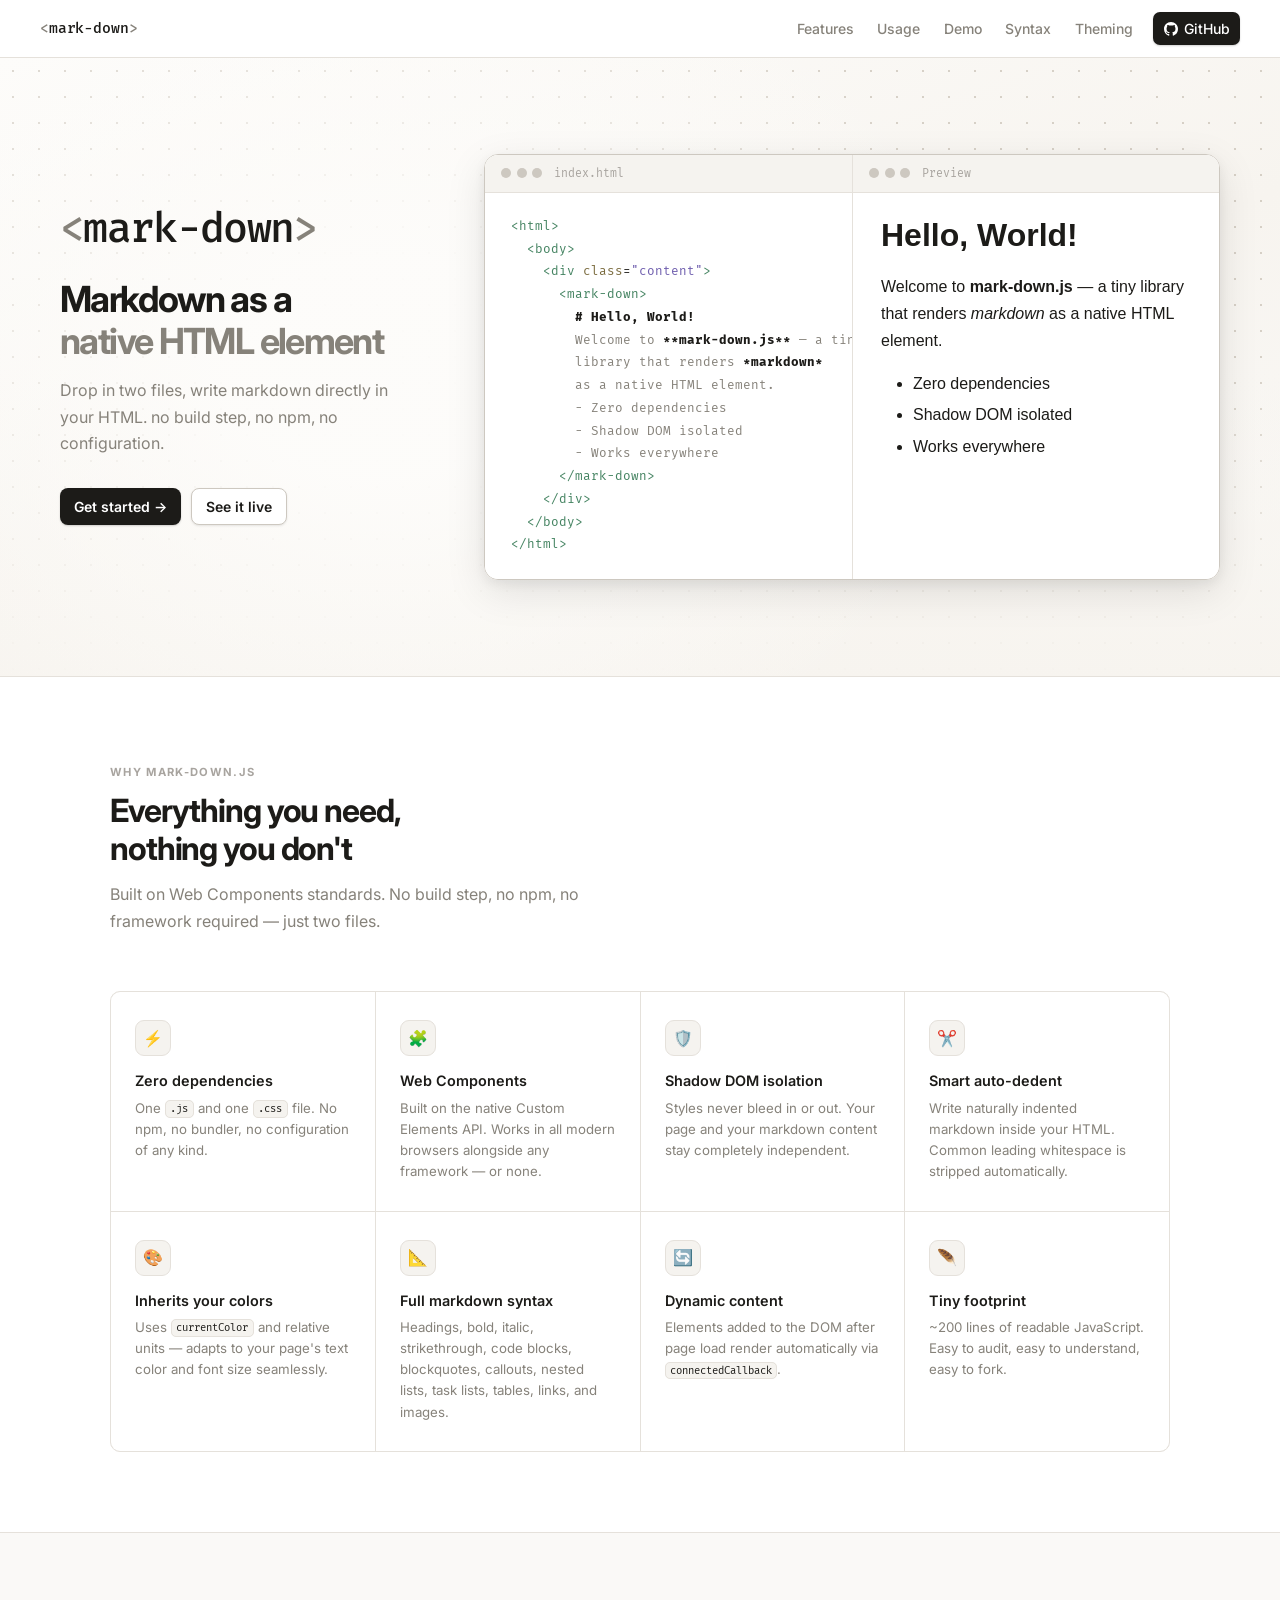
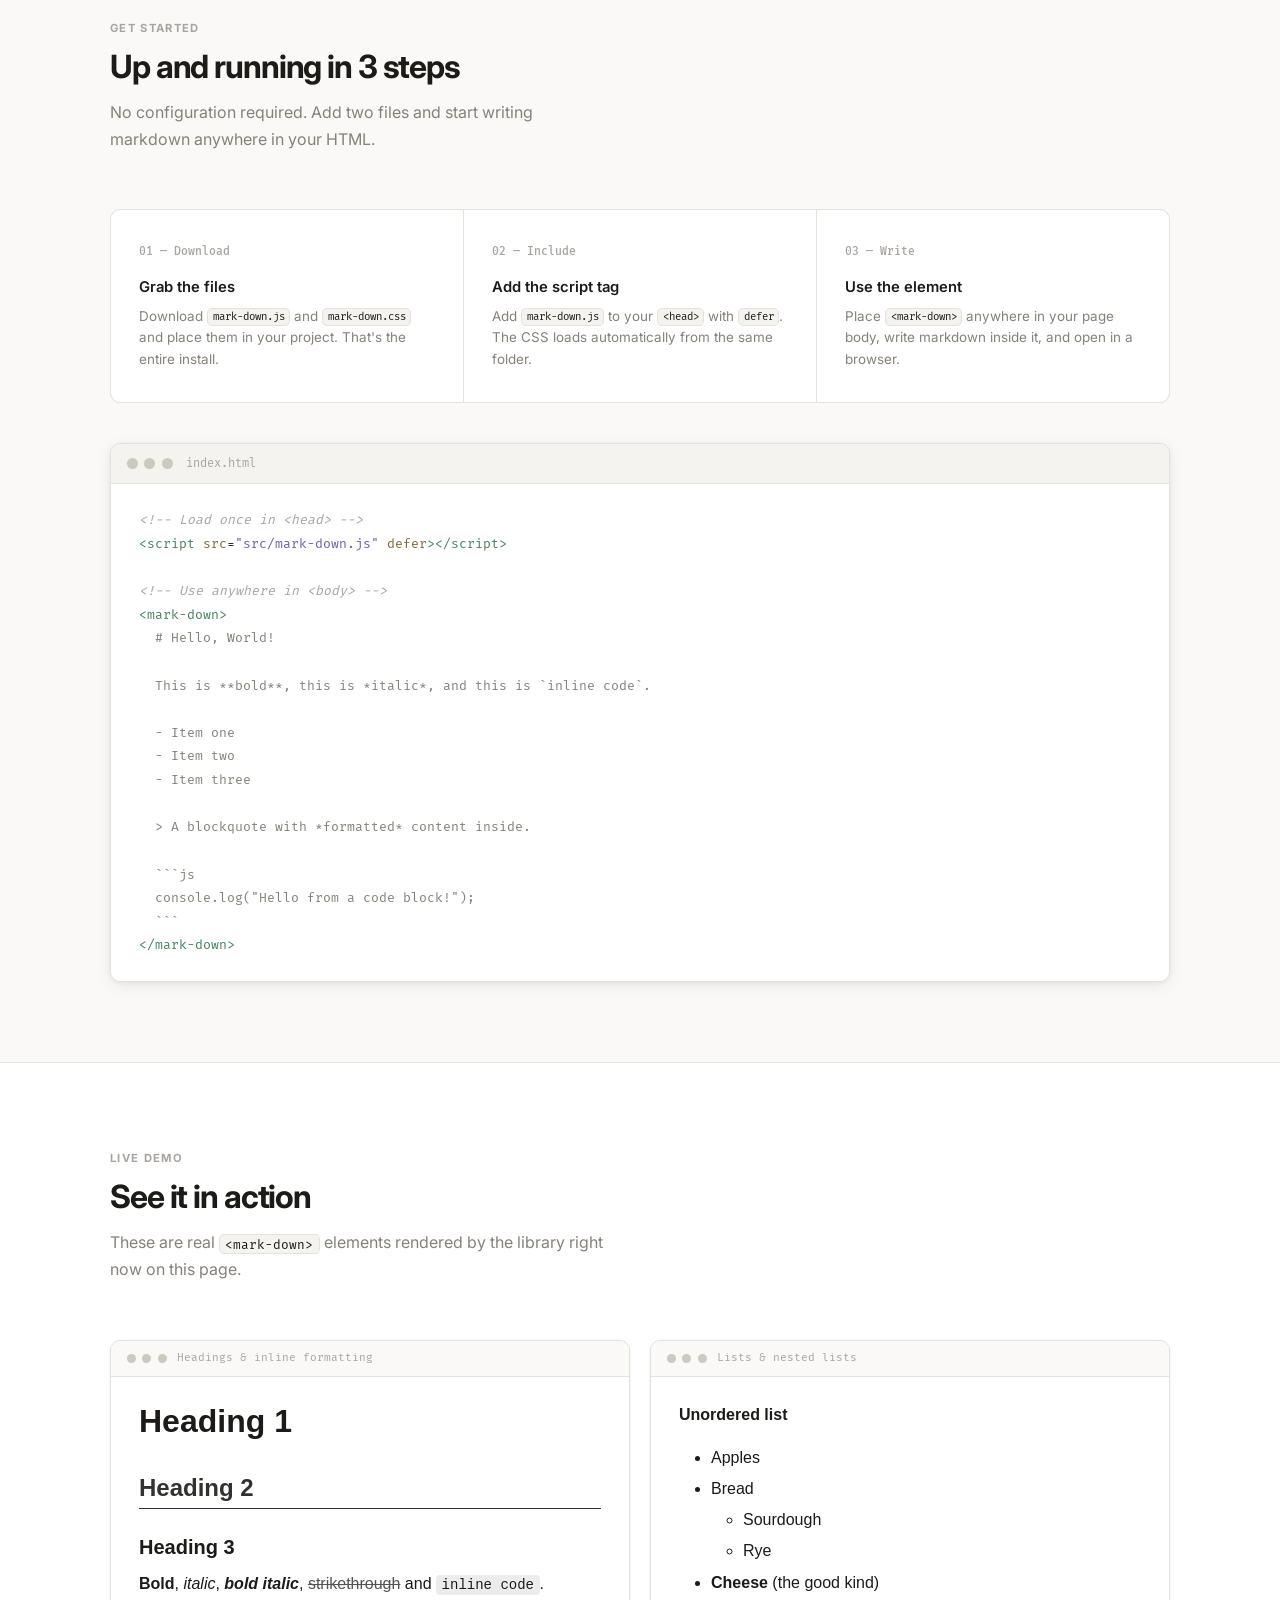
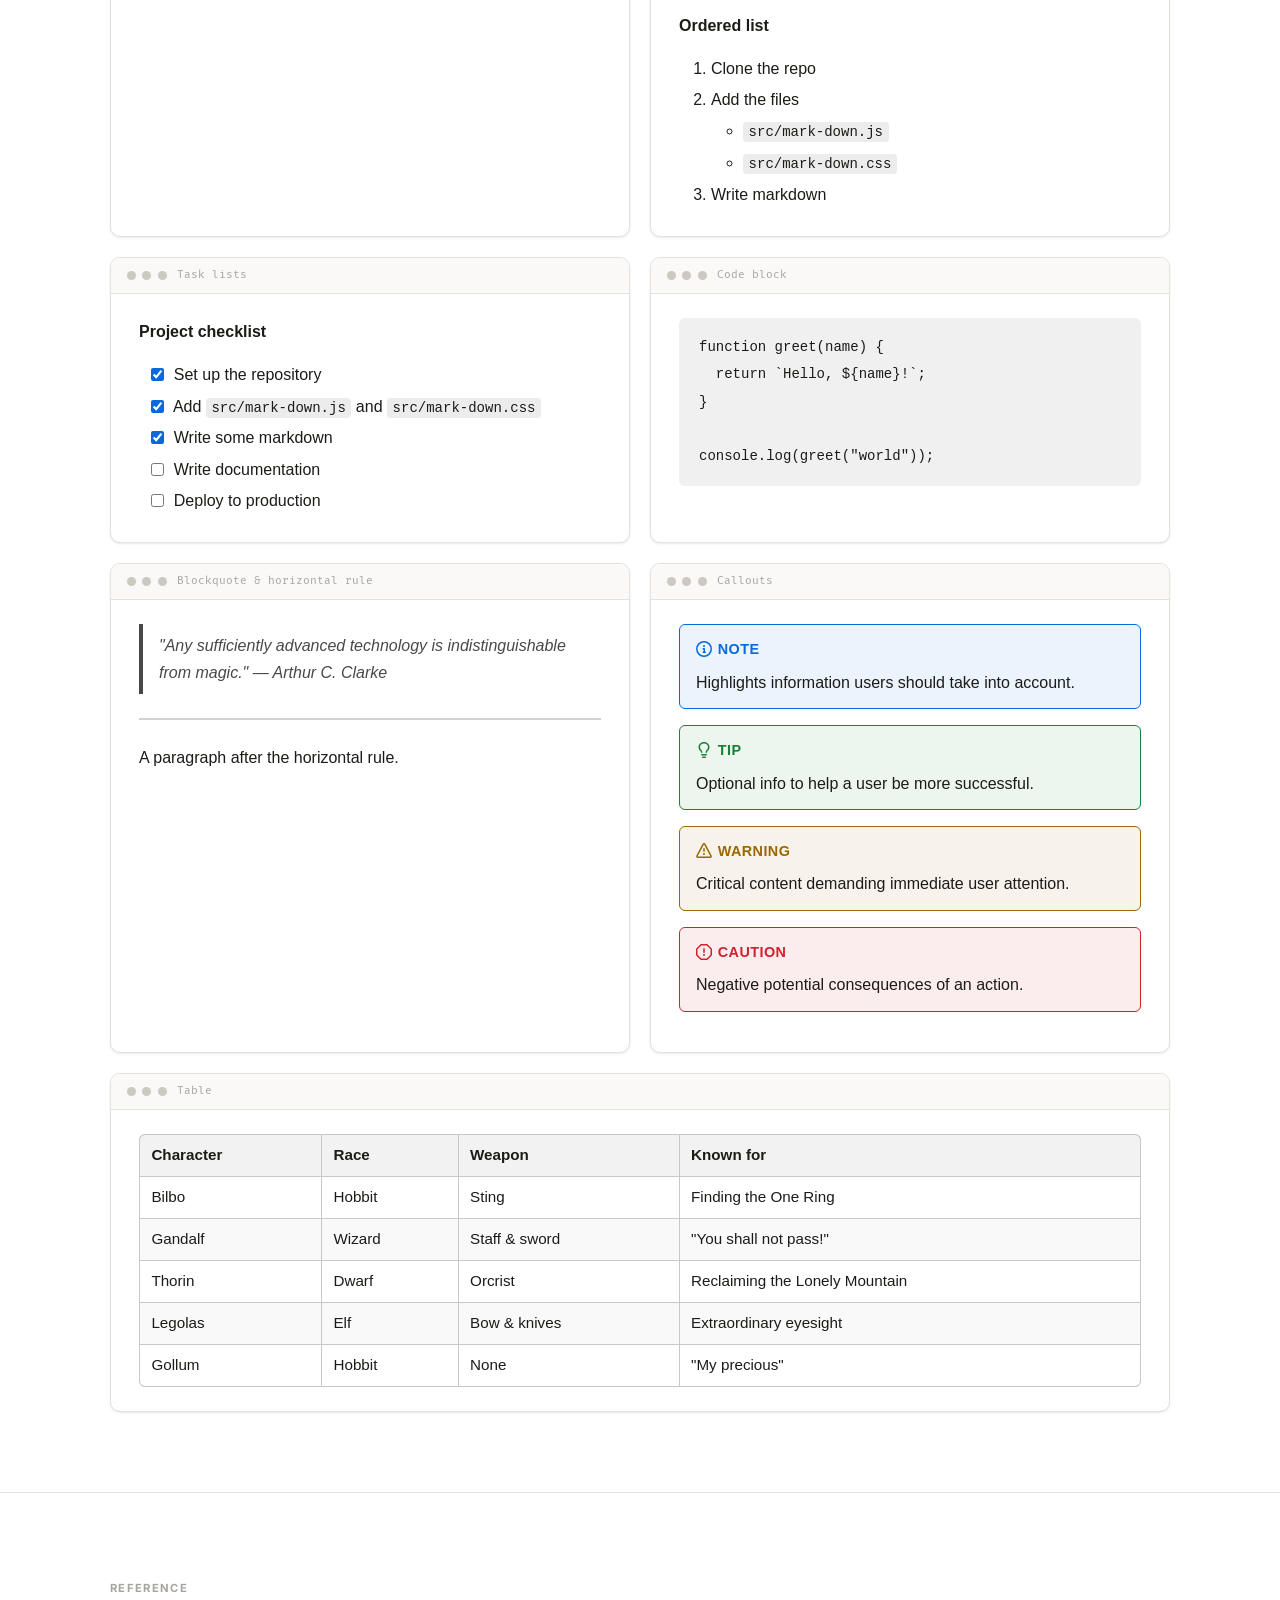
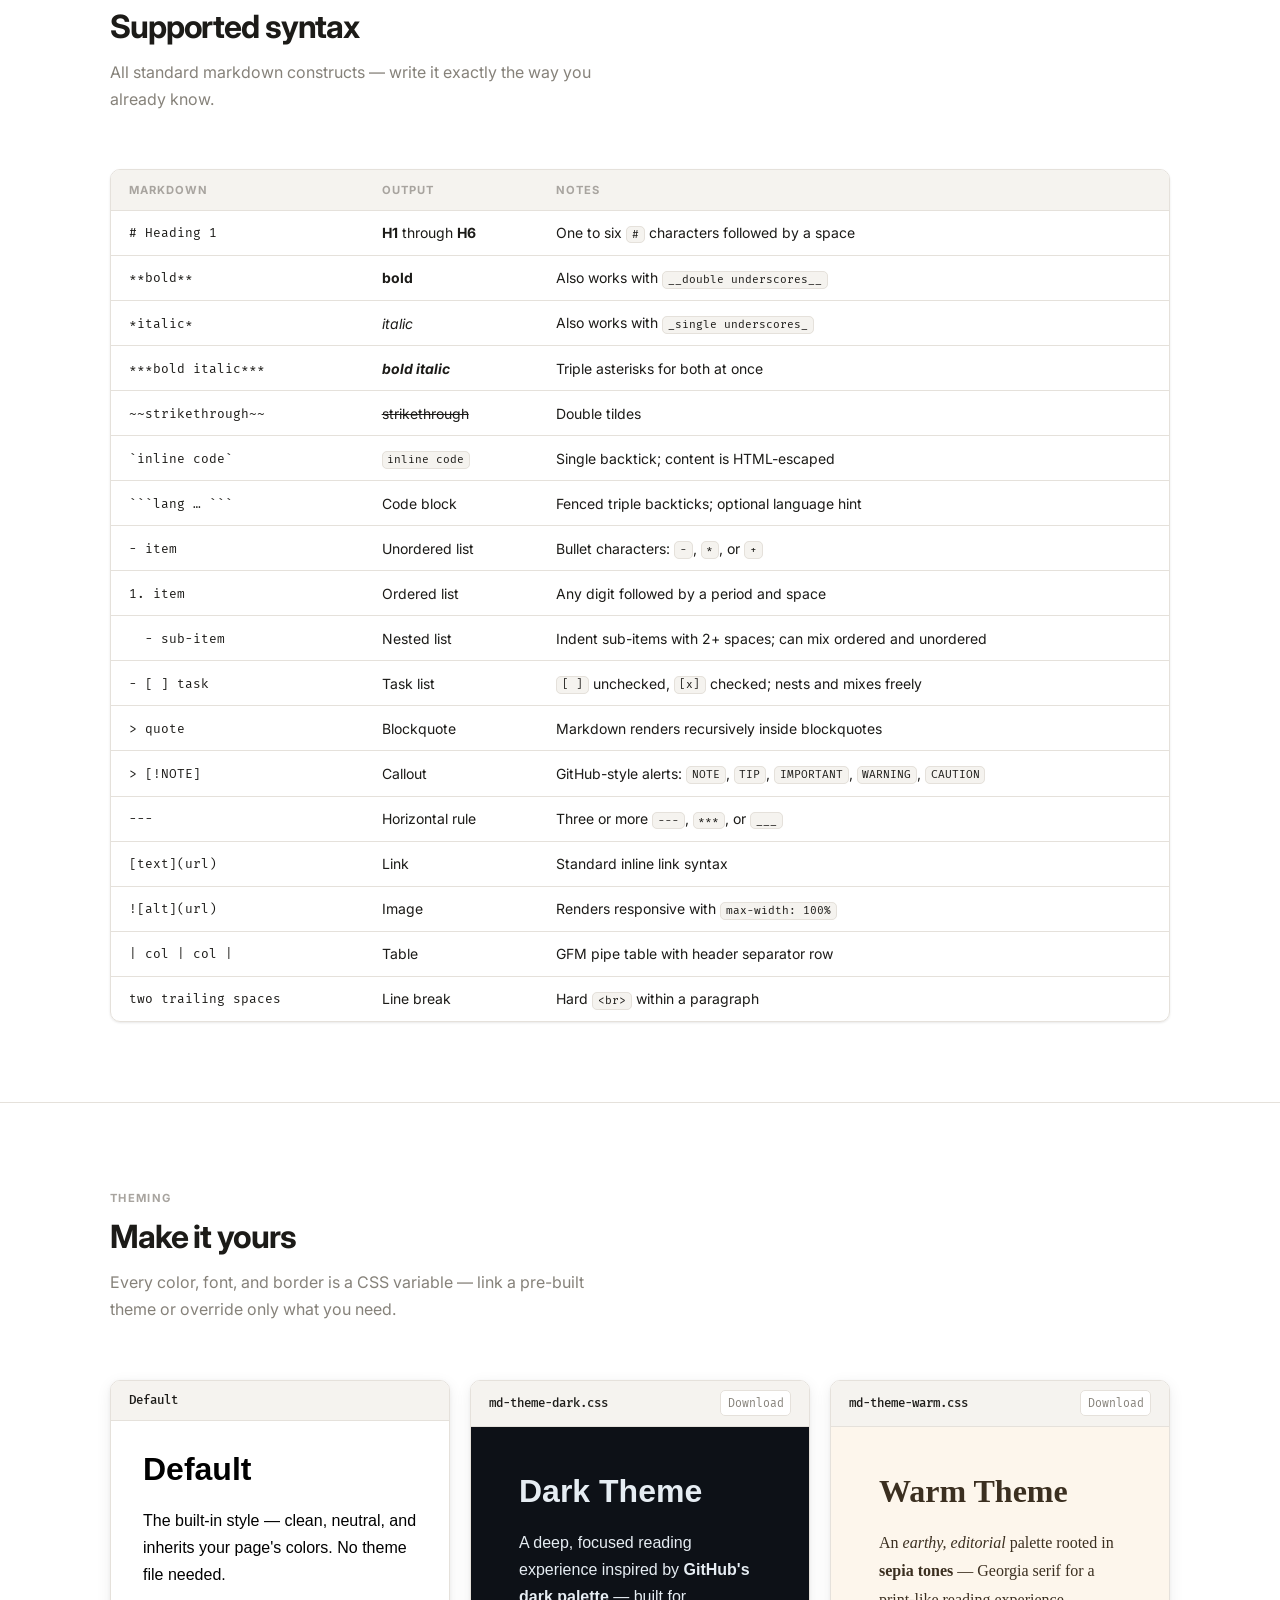
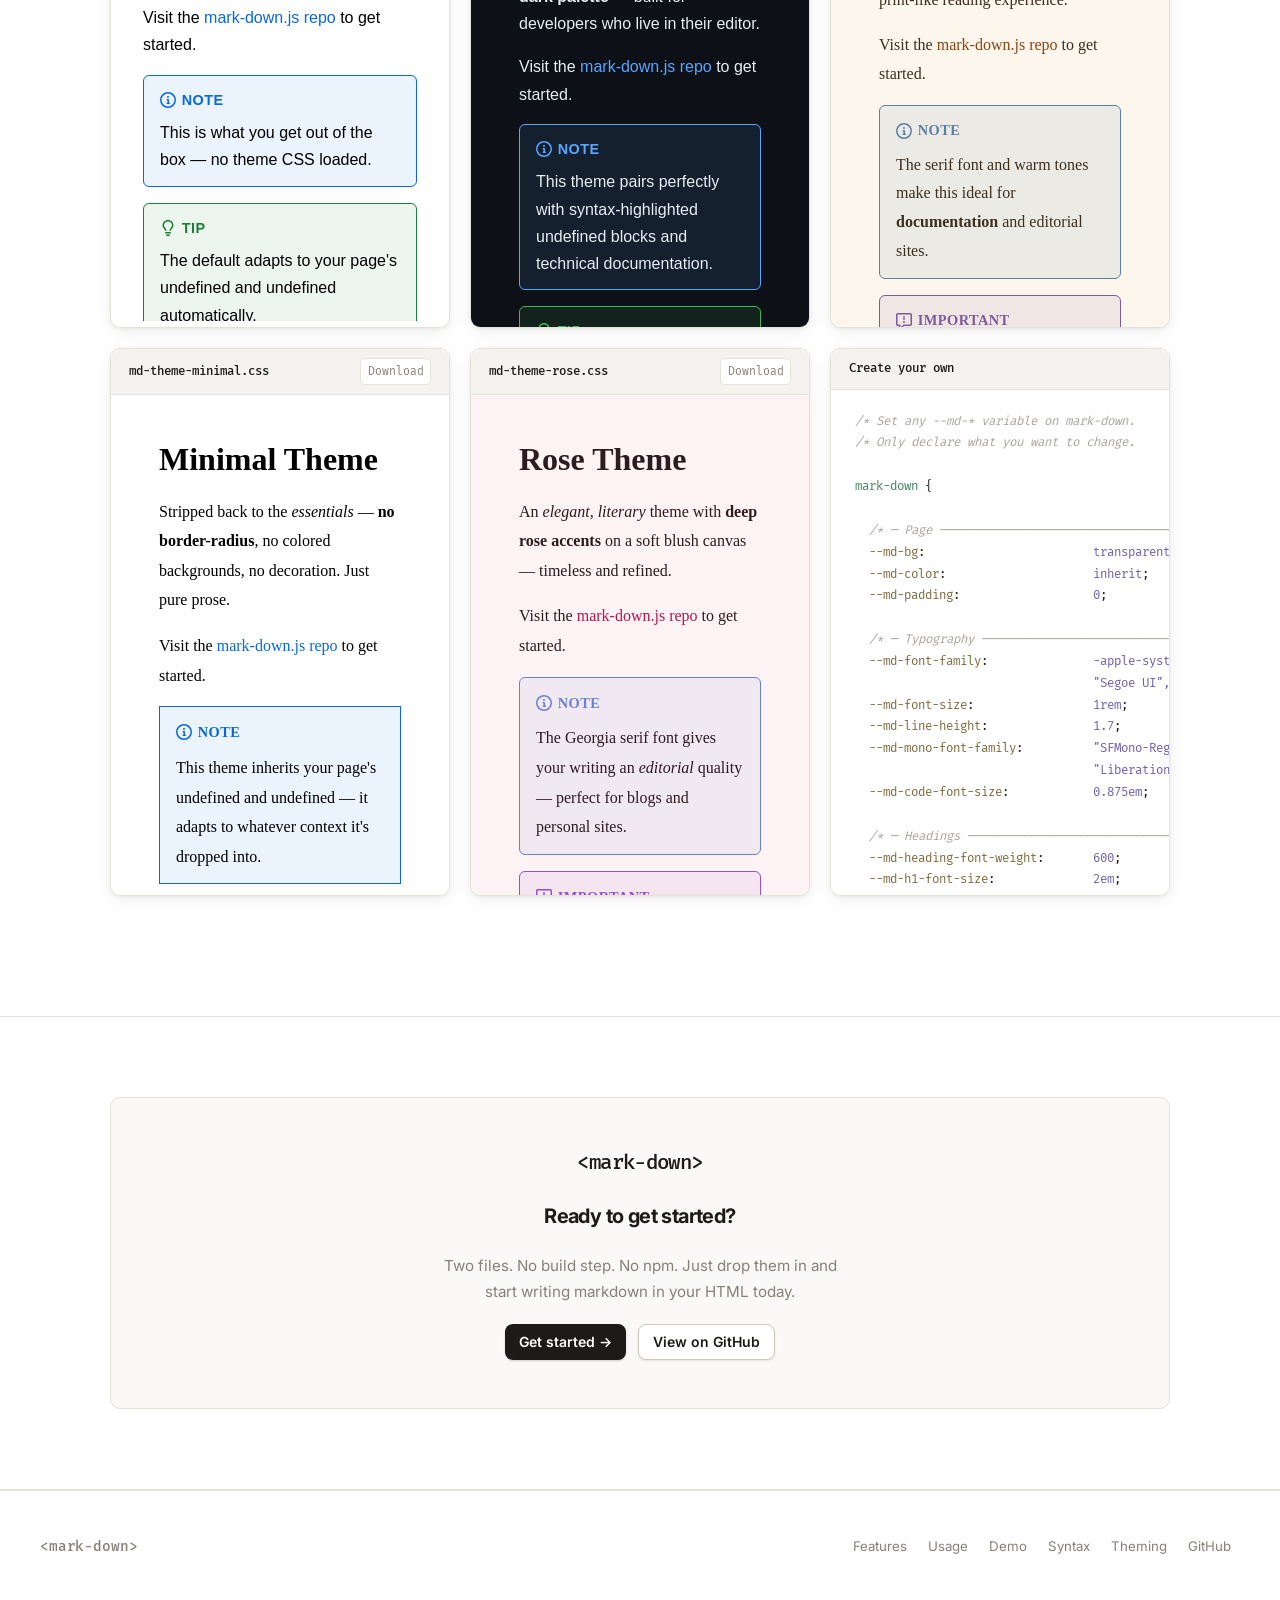
==== commit b87c9bda: "New themes section" ====
--- a/index.html
+++ b/index.html
@@ -511,11 +511,12 @@
     /* ── Theme Gallery ───────────────────────────────────────── */
     .theme-gallery {
       display: grid;
-      grid-template-columns: repeat(2, 1fr);
+      grid-template-columns: repeat(3, 1fr);
       gap: 1.25rem;
       margin-bottom: 2.5rem;
     }
-    @media (max-width: 700px) { .theme-gallery { grid-template-columns: 1fr; } }
+    @media (max-width: 900px) { .theme-gallery { grid-template-columns: repeat(2, 1fr); } }
+    @media (max-width: 560px) { .theme-gallery { grid-template-columns: 1fr; } }
 
     .theme-card {
       border: 1px solid var(--border);
@@ -525,7 +526,6 @@
       transition: box-shadow .2s, border-color .2s;
     }
     .theme-card:hover { box-shadow: var(--shadow-lg); border-color: var(--border-md); }
-    .theme-card-wide { grid-column: 1 / -1; }
 
     .theme-card-bar {
       background: var(--bg-card);
@@ -549,10 +549,22 @@
     .theme-card-dl:hover { background: var(--bg-hover); border-color: var(--border-md); color: var(--text); }
 
     .theme-card iframe {
-      width: 100%; height: 520px;
+      width: 100%; height: 500px;
       border: none; display: block;
     }
-    .theme-card-wide iframe { height: 460px; }
+
+    .theme-card-code {
+      height: 500px;
+      overflow-y: auto;
+      padding: 1.25rem 1.5rem;
+      margin: 0;
+      font-family: var(--mono);
+      font-size: .78rem;
+      line-height: 1.75;
+      color: var(--text);
+      background: var(--bg);
+      white-space: pre;
+    }
 
     /* ── Footer ───────────────────────────────────────────────── */
     footer {
@@ -995,67 +1007,16 @@
   <div class="wrap">
     <span class="eyebrow">Theming</span>
     <h2 class="s-title">Make it yours</h2>
-    <p class="s-desc">Every color, font, size, and border in <code>mark-down.css</code> is a CSS variable. Override only what you need — everything else stays as the default.</p>
-
-    <div class="steps" style="margin-bottom: 2.5rem;">
-      <div class="step">
-        <div class="step-num">Option A &mdash; Pre-built theme</div>
-        <h3>Download a theme file</h3>
-        <p>Link one of the included theme files after the script tag. One line, done.</p>
-      </div>
-      <div class="step">
-        <div class="step-num">Option B &mdash; Custom theme</div>
-        <h3>Write your own</h3>
-        <p>Create a CSS file that sets any <code>--md-*</code> variables on <code>mark-down</code>. Only declare what you want to change.</p>
-      </div>
-      <div class="step">
-        <div class="step-num">Option C &mdash; Inline</div>
-        <h3>Override per element</h3>
-        <p>Set variables directly on any <code>&lt;mark-down&gt;</code> element via a <code>style</code> attribute or targeted CSS selector.</p>
-      </div>
-    </div>
-
-    <div class="steps" style="grid-template-columns: repeat(3, 1fr); margin-bottom: 2.5rem;">
-      <div class="step">
-        <div class="step-num">Dark</div>
-        <h3>md-theme-dark.css</h3>
-        <p>GitHub-dark palette — lighter links, muted borders, and adapted callout colors for dark backgrounds.</p>
-        <a href="themes/md-theme-dark.css" download class="dl-link" style="display:inline-block; margin-top: 1rem;"><code>md-theme-dark.css</code></a>
-      </div>
-      <div class="step">
-        <div class="step-num">Minimal</div>
-        <h3>md-theme-minimal.css</h3>
-        <p>Serif font, no border-radius anywhere, transparent code backgrounds — stripped back to the essentials.</p>
-        <a href="themes/md-theme-minimal.css" download class="dl-link" style="display:inline-block; margin-top: 1rem;"><code>md-theme-minimal.css</code></a>
-      </div>
-      <div class="step">
-        <div class="step-num">Warm</div>
-        <h3>md-theme-warm.css</h3>
-        <p>Sepia tones and a serif font — earthy palette throughout, great for editorial or documentation sites.</p>
-        <a href="themes/md-theme-warm.css" download class="dl-link" style="display:inline-block; margin-top: 1rem;"><code>md-theme-warm.css</code></a>
-      </div>
-    </div>
-
-    <div class="steps" style="grid-template-columns: repeat(2, 1fr); margin-bottom: 2.5rem;">
-      <div class="step">
-        <div class="step-num">Ocean</div>
-        <h3>md-theme-ocean.css</h3>
-        <p>Deep navy background with teal accents and vibrant callout colors — inspired by the ocean depths.</p>
-        <a href="themes/md-theme-ocean.css" download class="dl-link" style="display:inline-block; margin-top: 1rem;"><code>md-theme-ocean.css</code></a>
-      </div>
-      <div class="step">
-        <div class="step-num">Rose</div>
-        <h3>md-theme-rose.css</h3>
-        <p>Soft blush background with a serif font and deep rose accents — elegant, editorial, and timeless.</p>
-        <a href="themes/md-theme-rose.css" download class="dl-link" style="display:inline-block; margin-top: 1rem;"><code>md-theme-rose.css</code></a>
-      </div>
-    </div>
-
-    <span class="eyebrow" style="margin-top: 1rem;">All themes</span>
-    <h3 class="s-title" style="font-size: clamp(1.15rem, 2vw, 1.4rem); margin-bottom: .5rem;">Theme gallery</h3>
-    <p class="s-desc" style="margin-bottom: 1.75rem;">Every theme rendered live in its own isolated document — exactly what it looks like in production.</p>
+    <p class="s-desc">Every color, font, and border is a CSS variable — link a pre-built theme or override only what you need.</p>
 
     <div class="theme-gallery">
+
+      <div class="theme-card">
+        <div class="theme-card-bar">
+          <span class="theme-card-name">Default</span>
+        </div>
+        <iframe src="themes/preview-default.html" title="Default theme preview" loading="lazy"></iframe>
+      </div>
 
       <div class="theme-card">
         <div class="theme-card-bar">
@@ -1067,18 +1028,18 @@
 
       <div class="theme-card">
         <div class="theme-card-bar">
-          <span class="theme-card-name">md-theme-ocean.css</span>
-          <a href="themes/md-theme-ocean.css" download class="theme-card-dl">Download</a>
-        </div>
-        <iframe src="themes/preview-ocean.html" title="Ocean theme preview" loading="lazy"></iframe>
+          <span class="theme-card-name">md-theme-warm.css</span>
+          <a href="themes/md-theme-warm.css" download class="theme-card-dl">Download</a>
+        </div>
+        <iframe src="themes/preview-warm.html" title="Warm theme preview" loading="lazy"></iframe>
       </div>
 
       <div class="theme-card">
         <div class="theme-card-bar">
-          <span class="theme-card-name">md-theme-warm.css</span>
-          <a href="themes/md-theme-warm.css" download class="theme-card-dl">Download</a>
-        </div>
-        <iframe src="themes/preview-warm.html" title="Warm theme preview" loading="lazy"></iframe>
+          <span class="theme-card-name">md-theme-minimal.css</span>
+          <a href="themes/md-theme-minimal.css" download class="theme-card-dl">Download</a>
+        </div>
+        <iframe src="themes/preview-minimal.html" title="Minimal theme preview" loading="lazy"></iframe>
       </div>
 
       <div class="theme-card">
@@ -1089,39 +1050,81 @@
         <iframe src="themes/preview-rose.html" title="Rose theme preview" loading="lazy"></iframe>
       </div>
 
-      <div class="theme-card theme-card-wide">
+      <div class="theme-card">
         <div class="theme-card-bar">
-          <span class="theme-card-name">md-theme-minimal.css</span>
-          <a href="themes/md-theme-minimal.css" download class="theme-card-dl">Download</a>
-        </div>
-        <iframe src="themes/preview-minimal.html" title="Minimal theme preview" loading="lazy"></iframe>
-      </div>
-
-    </div>
-
-    <div class="editor">
-      <div class="editor-bar">
-        <div class="editor-dots">
-          <div class="editor-dot"></div>
-          <div class="editor-dot"></div>
-          <div class="editor-dot"></div>
-        </div>
-        <div class="editor-filename">index.html</div>
-      </div>
-      <pre><span class="c">&lt;!-- Load the library --&gt;</span>
-<span class="t">&lt;script</span> <span class="a">src</span>=<span class="v">"src/mark-down.js"</span> <span class="a">defer</span><span class="t">&gt;&lt;/script&gt;</span>
-
-<span class="c">&lt;!-- Add a theme (pick one, or write your own) --&gt;</span>
-<span class="t">&lt;link</span> <span class="a">rel</span>=<span class="v">"stylesheet"</span> <span class="a">href</span>=<span class="v">"themes/md-theme-dark.css"</span><span class="t">&gt;</span>
-
-<span class="c">&lt;!-- Or override individual variables inline --&gt;</span>
-<span class="t">&lt;style&gt;</span>
-<span class="tx">  mark-down {
-    --md-font-family:  Georgia, serif;
-    --md-link-color:   #b03a2e;
-    --md-pre-radius:   0;
-  }</span>
-<span class="t">&lt;/style&gt;</span></pre>
+          <span class="theme-card-name">Create your own</span>
+        </div>
+        <pre class="theme-card-code"><span class="c">/* Set any --md-* variable on mark-down.        */
+/* Only declare what you want to change.        */</span>
+
+<span class="t">mark-down</span> {
+
+  <span class="c">/* ─ Page ──────────────────────────────────── */</span>
+  <span class="a">--md-bg</span>:                        <span class="v">transparent</span>;
+  <span class="a">--md-color</span>:                     <span class="v">inherit</span>;
+  <span class="a">--md-padding</span>:                   <span class="v">0</span>;
+
+  <span class="c">/* ─ Typography ────────────────────────────── */</span>
+  <span class="a">--md-font-family</span>:               <span class="v">-apple-system, BlinkMacSystemFont,
+                                  "Segoe UI", Roboto, sans-serif</span>;
+  <span class="a">--md-font-size</span>:                 <span class="v">1rem</span>;
+  <span class="a">--md-line-height</span>:               <span class="v">1.7</span>;
+  <span class="a">--md-mono-font-family</span>:          <span class="v">"SFMono-Regular", Consolas,
+                                  "Liberation Mono", Menlo, monospace</span>;
+  <span class="a">--md-code-font-size</span>:            <span class="v">0.875em</span>;
+
+  <span class="c">/* ─ Headings ───────────────────────────────── */</span>
+  <span class="a">--md-heading-font-weight</span>:       <span class="v">600</span>;
+  <span class="a">--md-h1-font-size</span>:              <span class="v">2em</span>;
+  <span class="a">--md-h2-font-size</span>:              <span class="v">1.5em</span>;
+  <span class="a">--md-h3-font-size</span>:              <span class="v">1.25em</span>;
+  <span class="a">--md-h4-font-size</span>:              <span class="v">1em</span>;
+  <span class="a">--md-h5-font-size</span>:              <span class="v">0.875em</span>;
+  <span class="a">--md-h6-font-size</span>:              <span class="v">0.85em</span>;
+
+  <span class="c">/* ─ Links ──────────────────────────────────── */</span>
+  <span class="a">--md-link-color</span>:                <span class="v">#0969da</span>;
+
+  <span class="c">/* ─ Code ───────────────────────────────────── */</span>
+  <span class="a">--md-code-bg</span>:                   <span class="v">rgba(128, 128, 128, 0.15)</span>;
+  <span class="a">--md-code-radius</span>:               <span class="v">4px</span>;
+  <span class="a">--md-pre-bg</span>:                    <span class="v">rgba(128, 128, 128, 0.12)</span>;
+  <span class="a">--md-pre-radius</span>:                <span class="v">6px</span>;
+
+  <span class="c">/* ─ Blockquote ─────────────────────────────── */</span>
+  <span class="a">--md-blockquote-border-width</span>:   <span class="v">4px</span>;
+  <span class="a">--md-blockquote-border-color</span>:   <span class="v">currentColor</span>;
+
+  <span class="c">/* ─ Images ─────────────────────────────────── */</span>
+  <span class="a">--md-img-radius</span>:                <span class="v">4px</span>;
+
+  <span class="c">/* ─ Tables ─────────────────────────────────── */</span>
+  <span class="a">--md-table-border-color</span>:        <span class="v">#c8c8c8</span>;
+  <span class="a">--md-table-header-bg</span>:           <span class="v">rgba(128, 128, 128, 0.1)</span>;
+  <span class="a">--md-table-stripe-bg</span>:           <span class="v">rgba(128, 128, 128, 0.05)</span>;
+  <span class="a">--md-table-font-size</span>:           <span class="v">0.95em</span>;
+  <span class="a">--md-table-radius</span>:              <span class="v">6px</span>;
+
+  <span class="c">/* ─ Callouts ───────────────────────────────── */</span>
+  <span class="a">--md-callout-radius</span>:            <span class="v">6px</span>;
+  <span class="a">--md-callout-note-color</span>:        <span class="v">#0969da</span>;
+  <span class="a">--md-callout-note-bg</span>:           <span class="v">rgba(9, 105, 218, 0.08)</span>;
+  <span class="a">--md-callout-tip-color</span>:         <span class="v">#1a7f37</span>;
+  <span class="a">--md-callout-tip-bg</span>:            <span class="v">rgba(26, 127, 55, 0.08)</span>;
+  <span class="a">--md-callout-important-color</span>:   <span class="v">#8250df</span>;
+  <span class="a">--md-callout-important-bg</span>:      <span class="v">rgba(130, 80, 223, 0.08)</span>;
+  <span class="a">--md-callout-warning-color</span>:     <span class="v">#9a6700</span>;
+  <span class="a">--md-callout-warning-bg</span>:        <span class="v">rgba(154, 103, 0, 0.08)</span>;
+  <span class="a">--md-callout-caution-color</span>:     <span class="v">#cf222e</span>;
+  <span class="a">--md-callout-caution-bg</span>:        <span class="v">rgba(207, 34, 46, 0.08)</span>;
+
+  <span class="c">/* ─ Checkboxes ─────────────────────────────── */</span>
+  <span class="a">--md-checkbox-color</span>:            <span class="v">#0969da</span>;
+  <span class="a">--md-checkbox-filter</span>:           <span class="v">none</span>;
+
+}</pre>
+      </div>
+
     </div>
 
   </div>
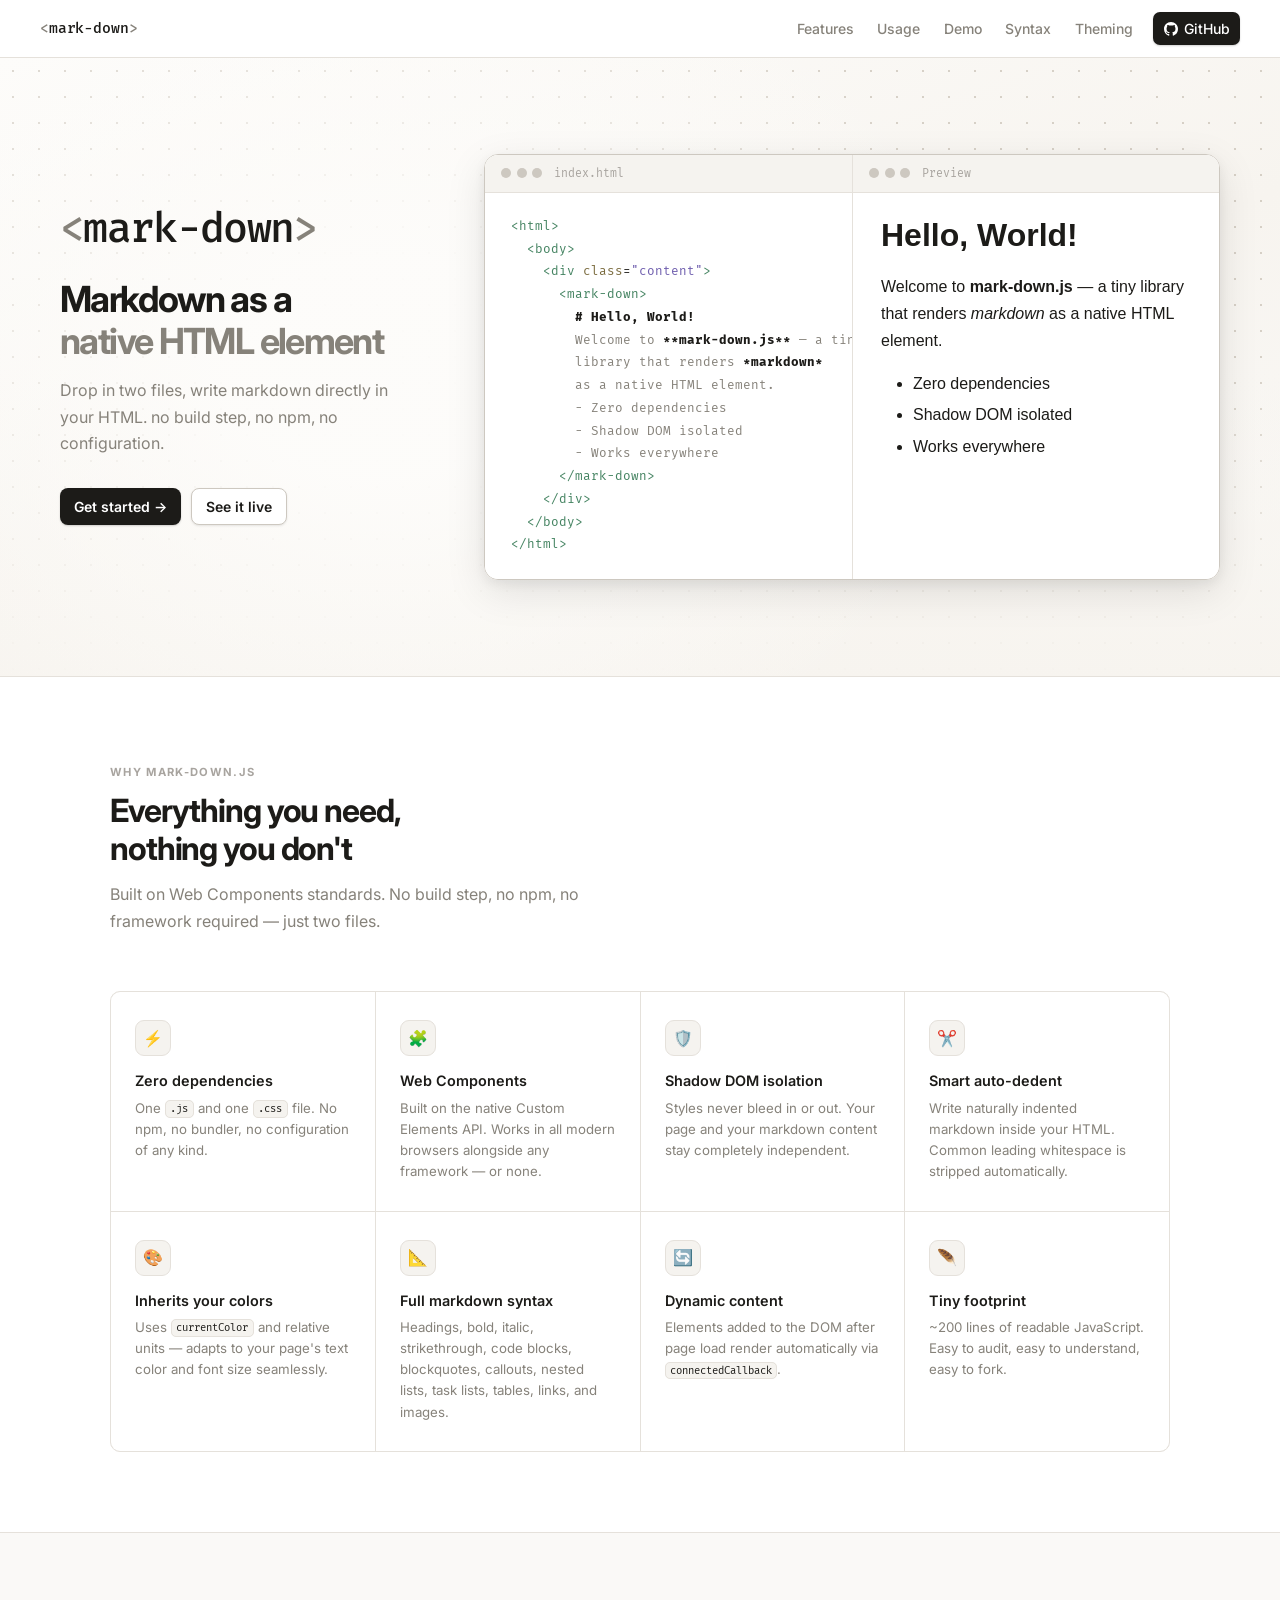
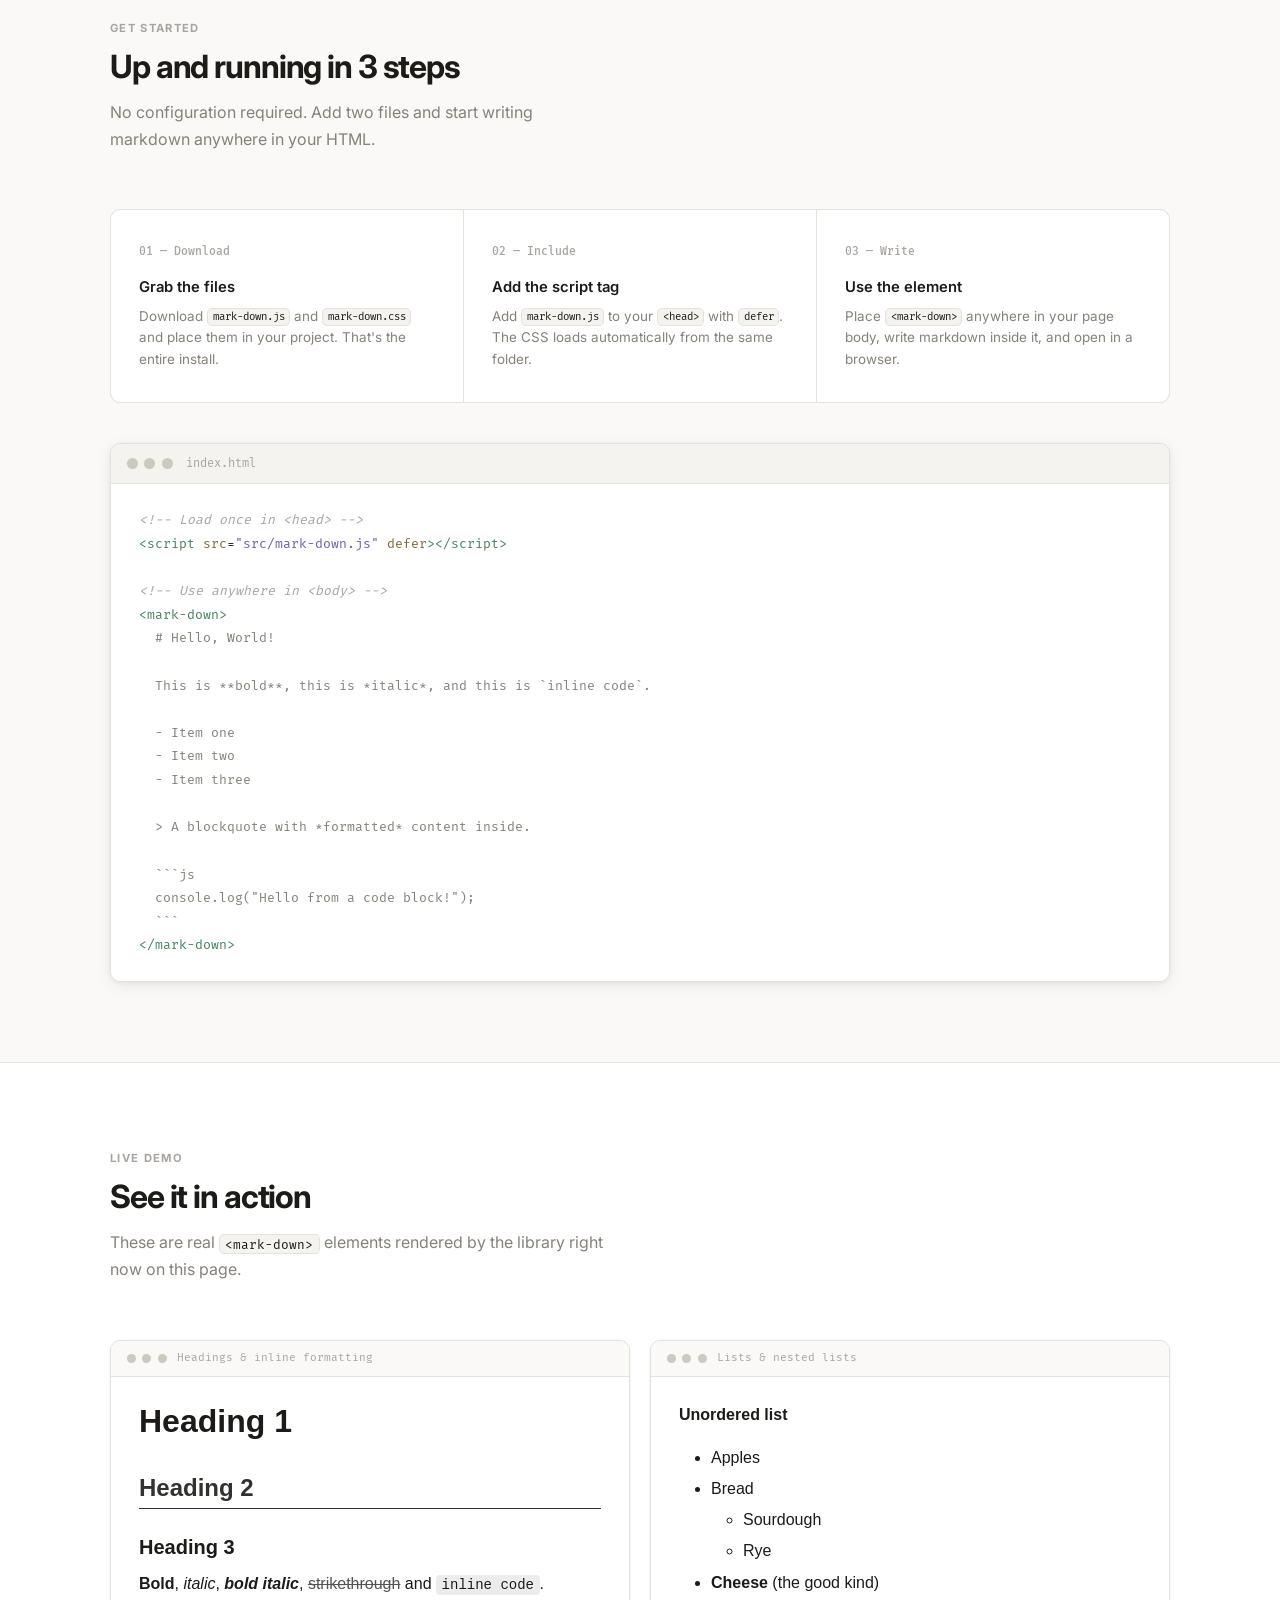
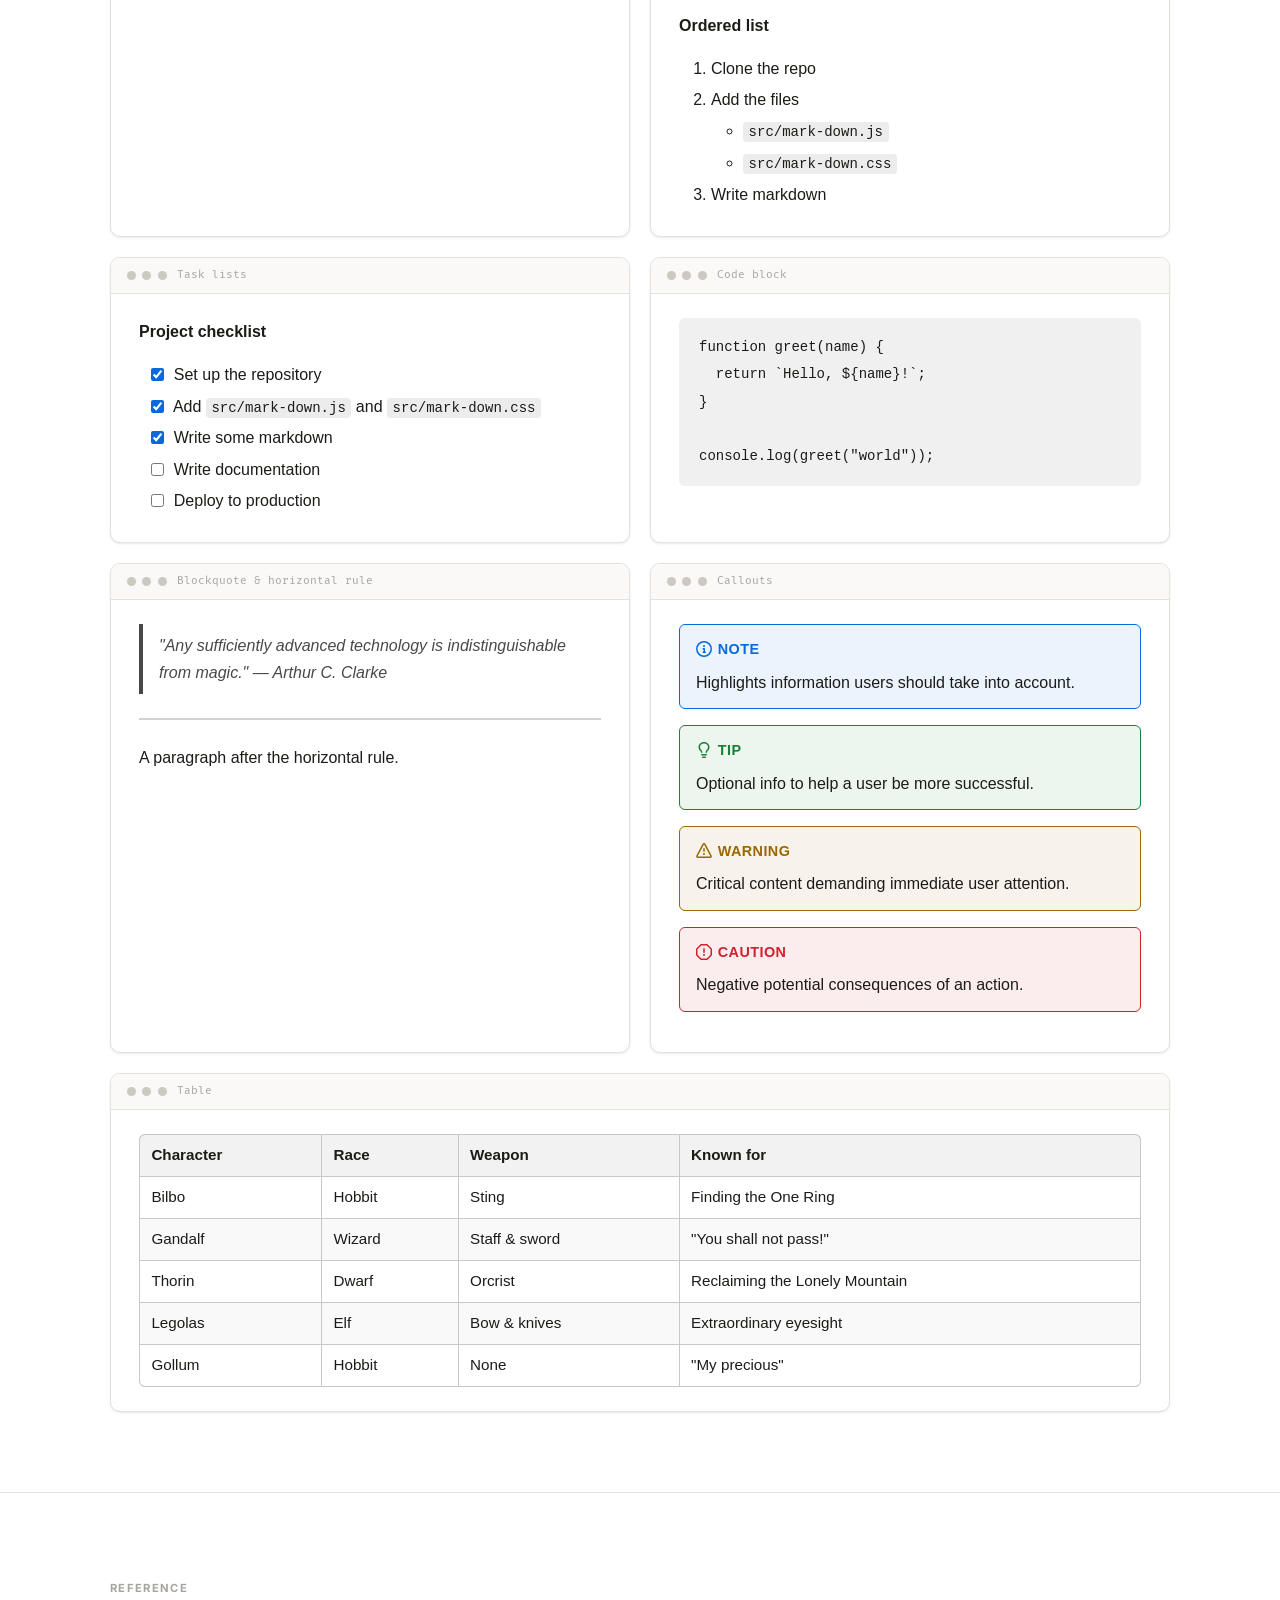
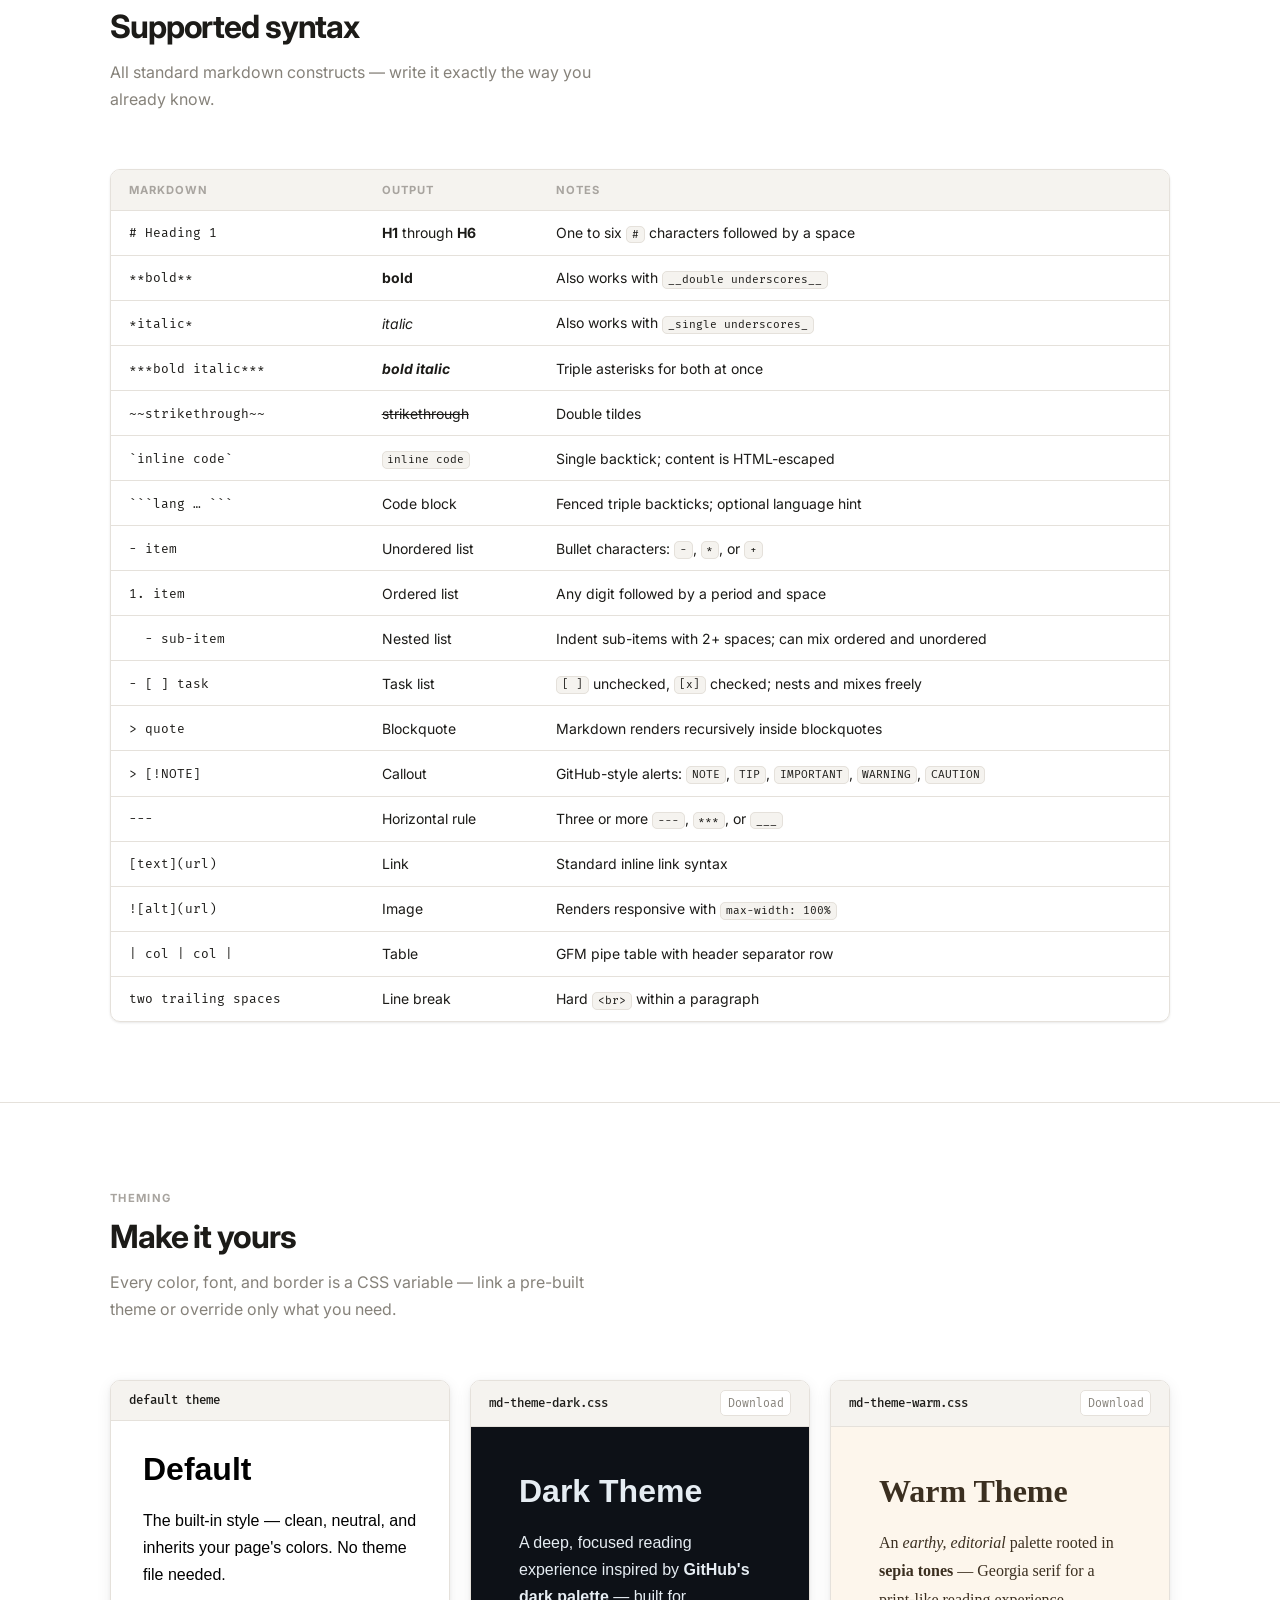
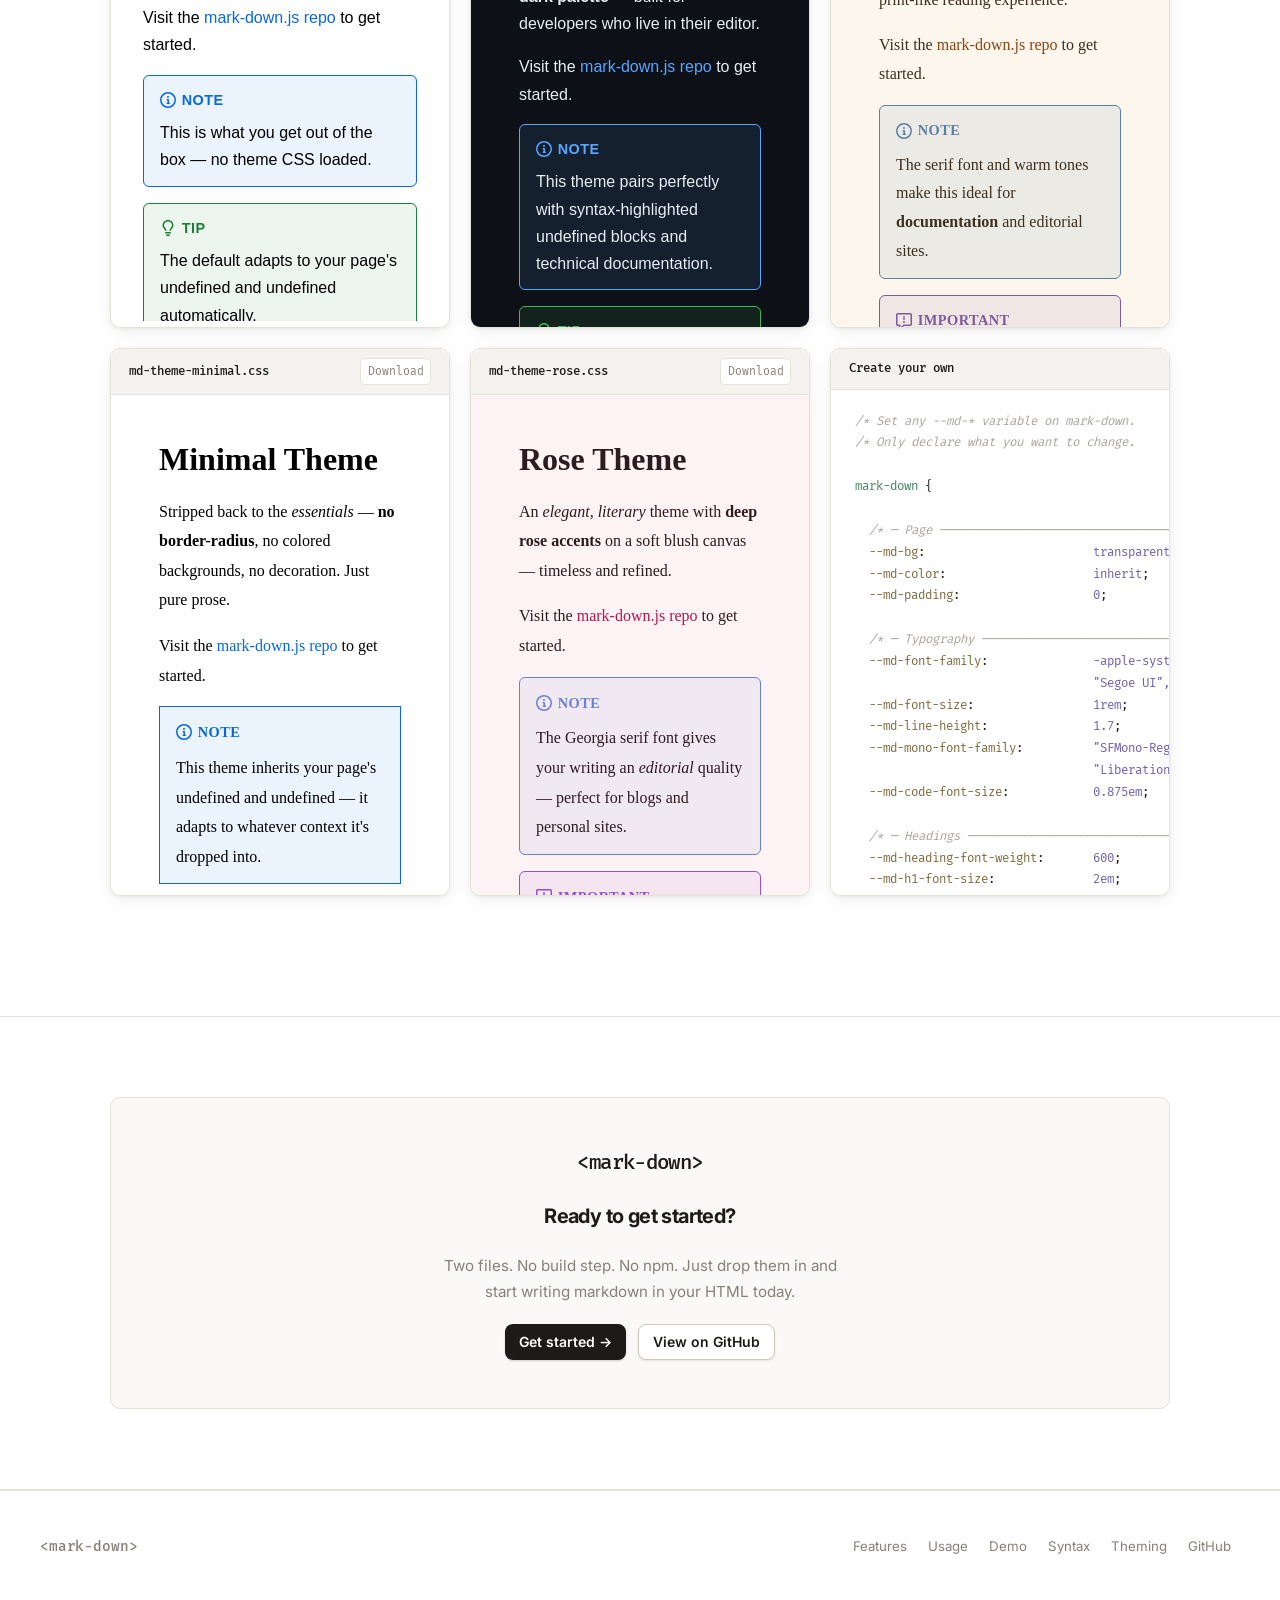
==== commit d19ab08a: "Update index.html" ====
--- a/index.html
+++ b/index.html
@@ -1013,7 +1013,7 @@
 
       <div class="theme-card">
         <div class="theme-card-bar">
-          <span class="theme-card-name">Default</span>
+          <span class="theme-card-name">default theme</span>
         </div>
         <iframe src="themes/preview-default.html" title="Default theme preview" loading="lazy"></iframe>
       </div>
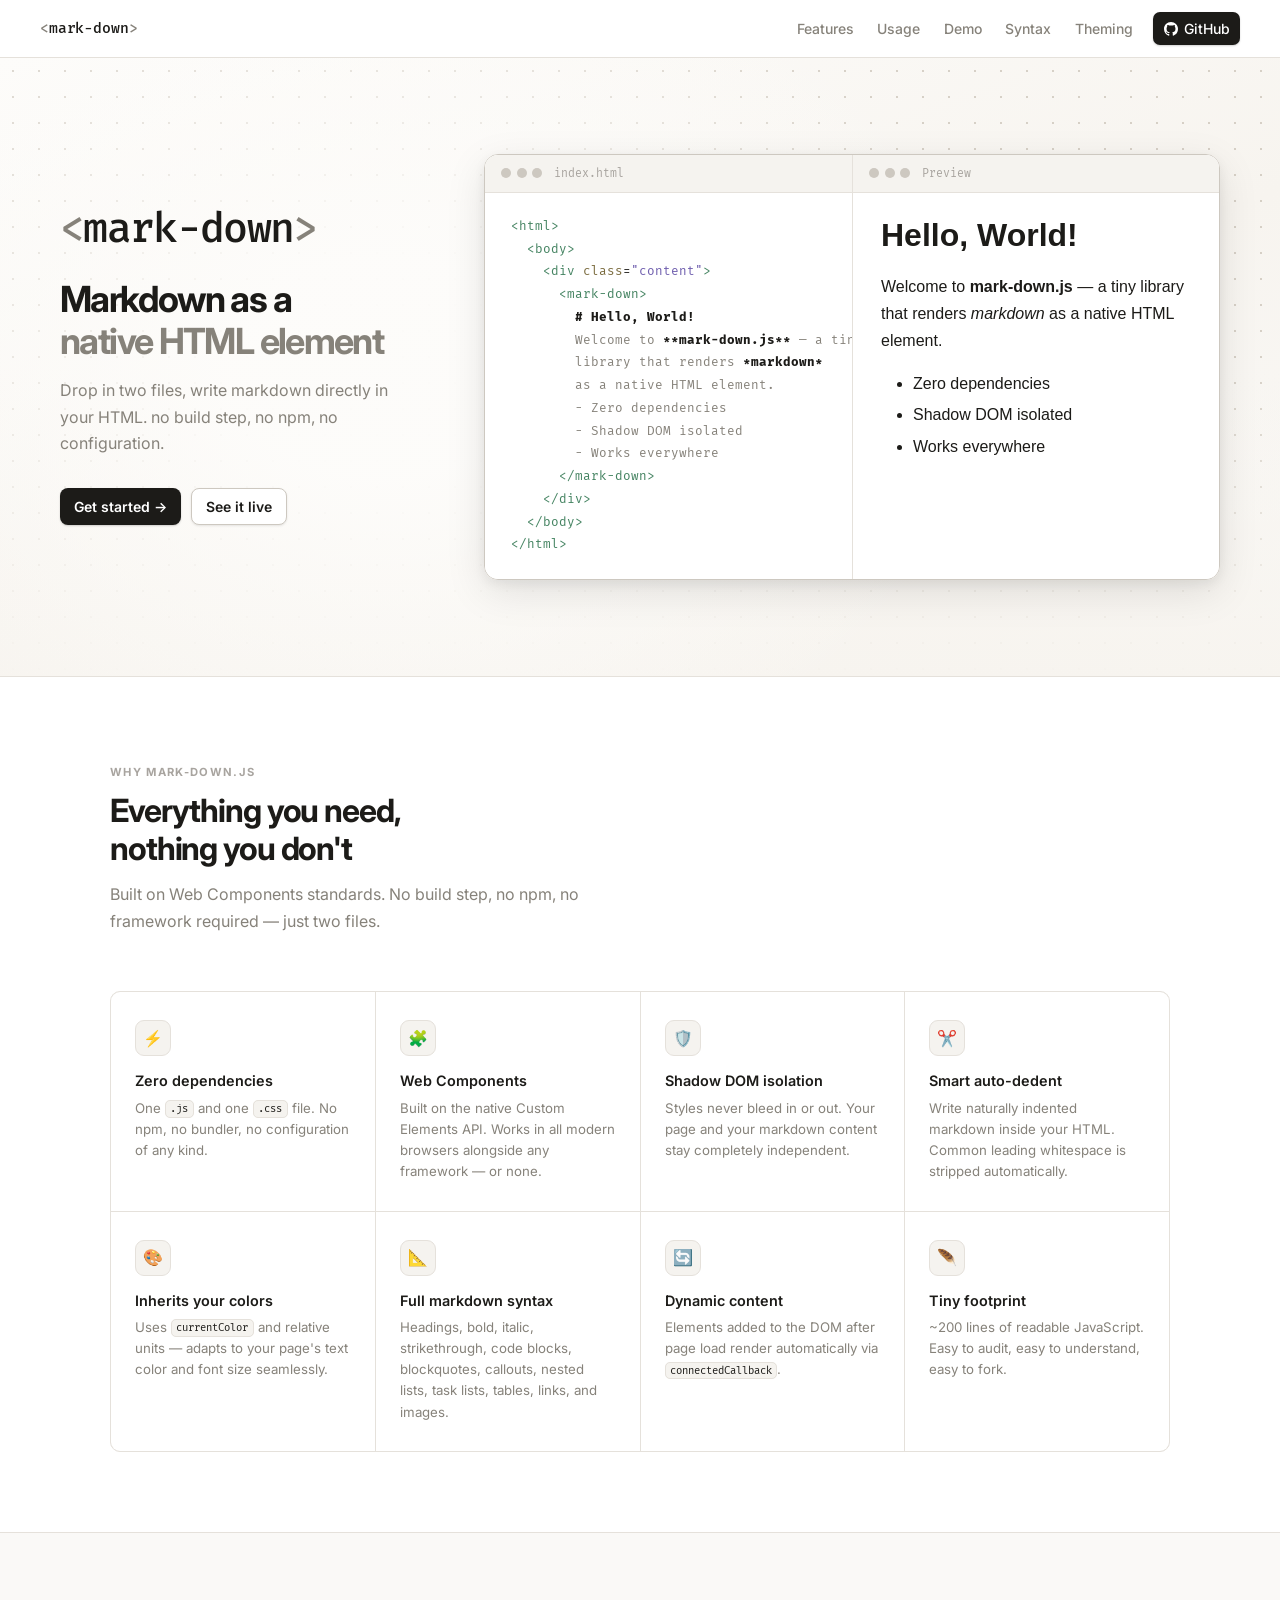
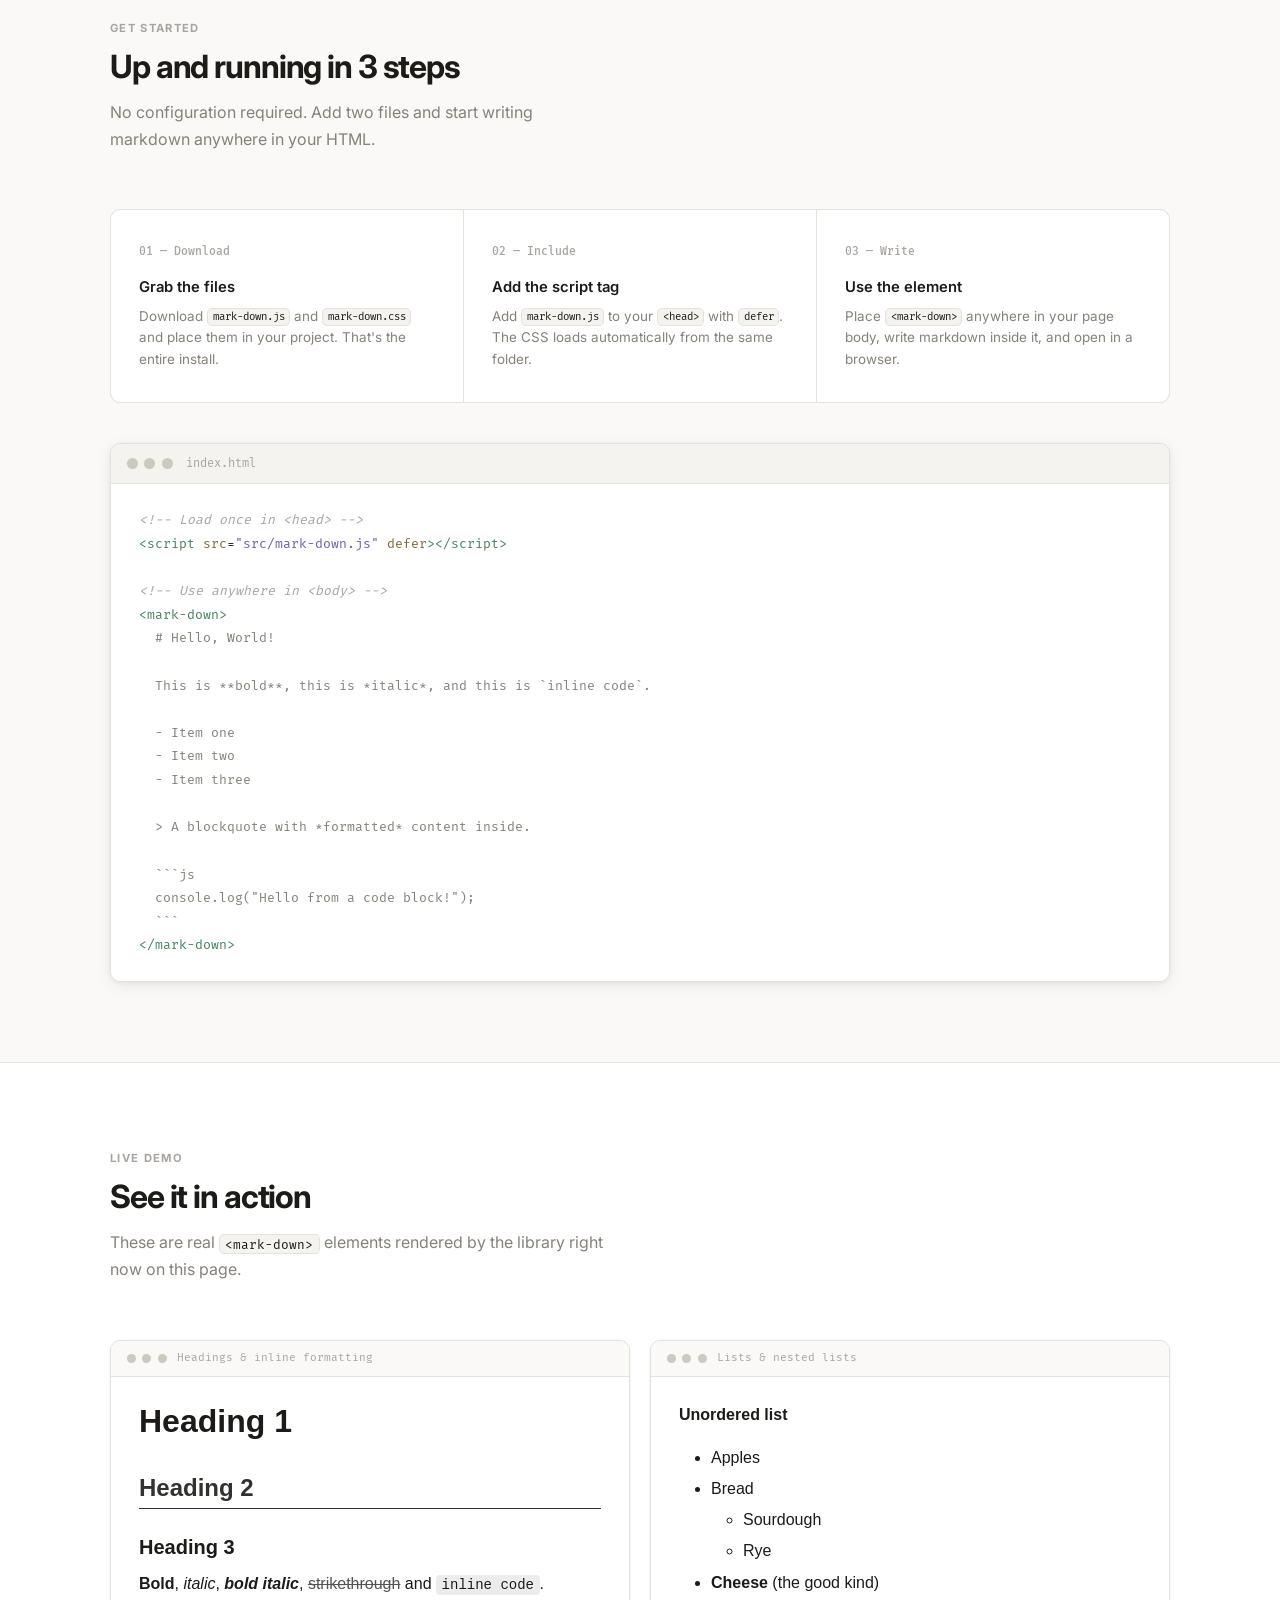
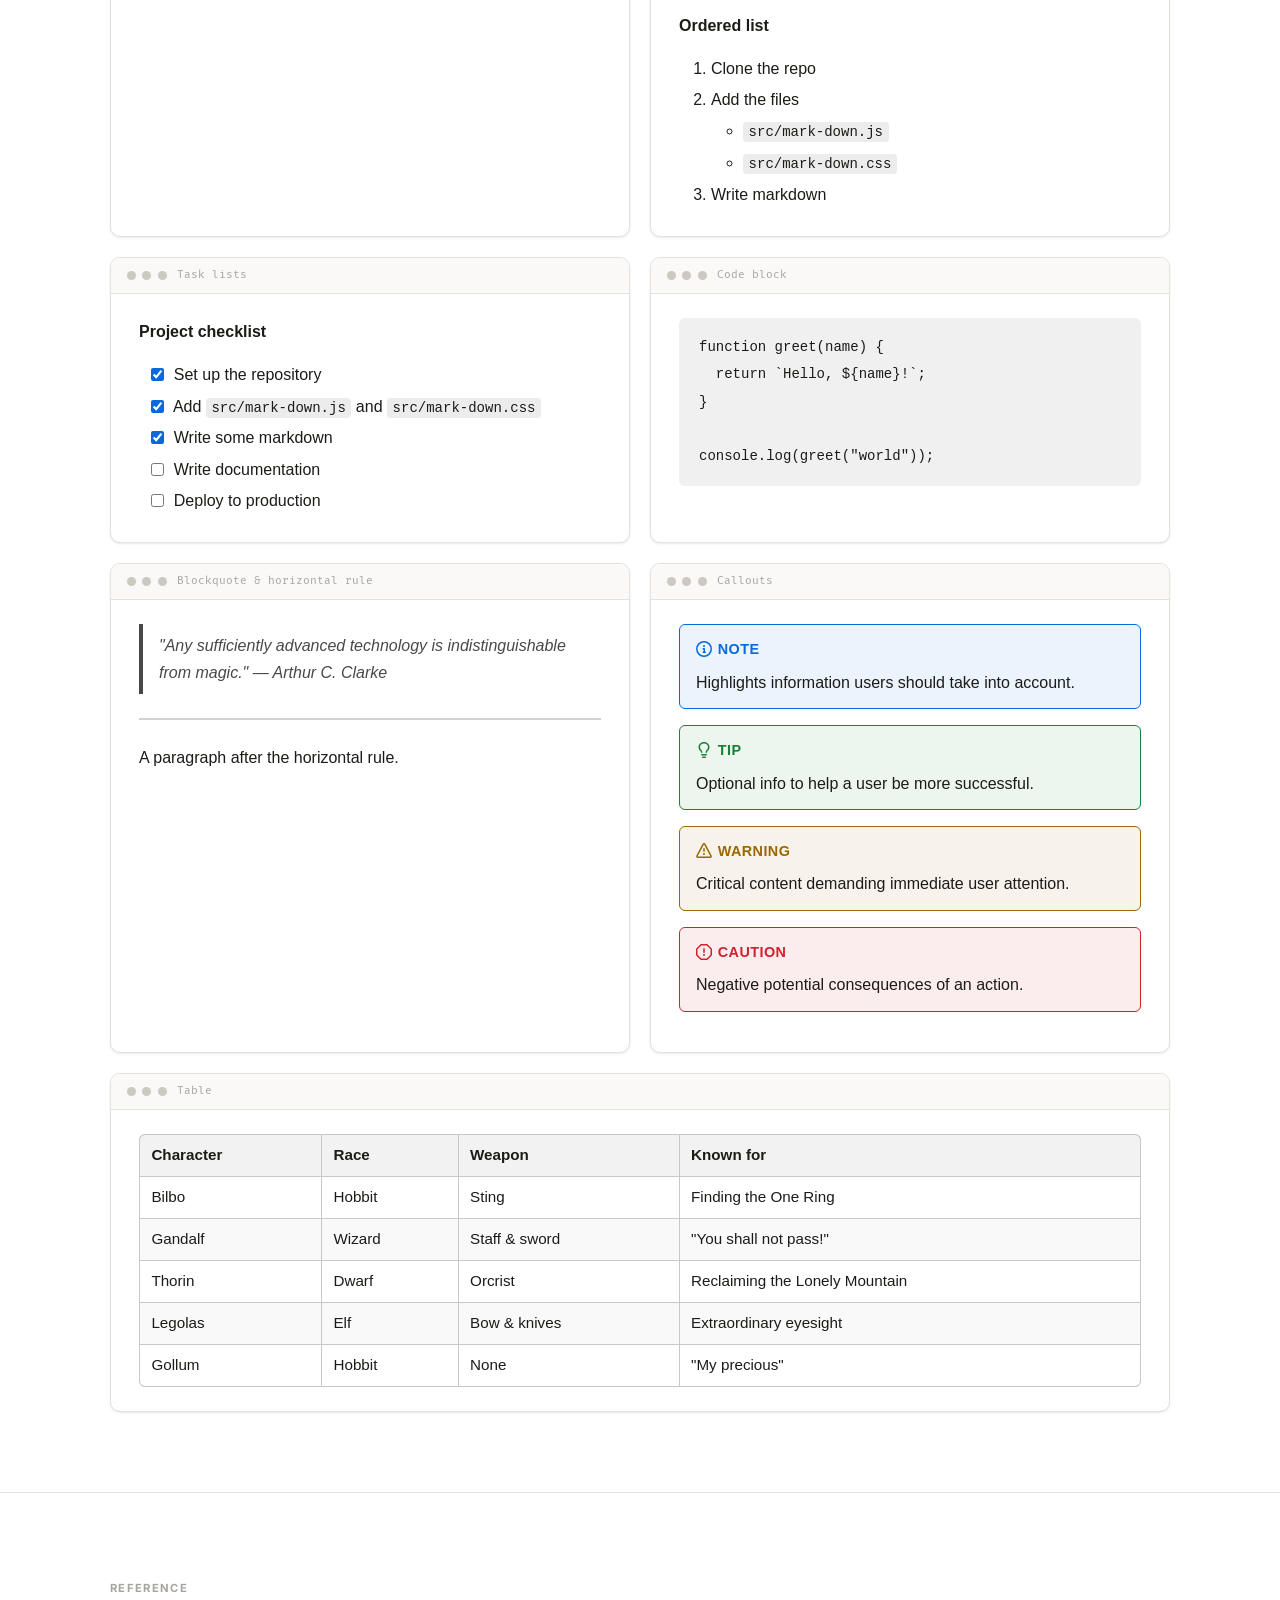
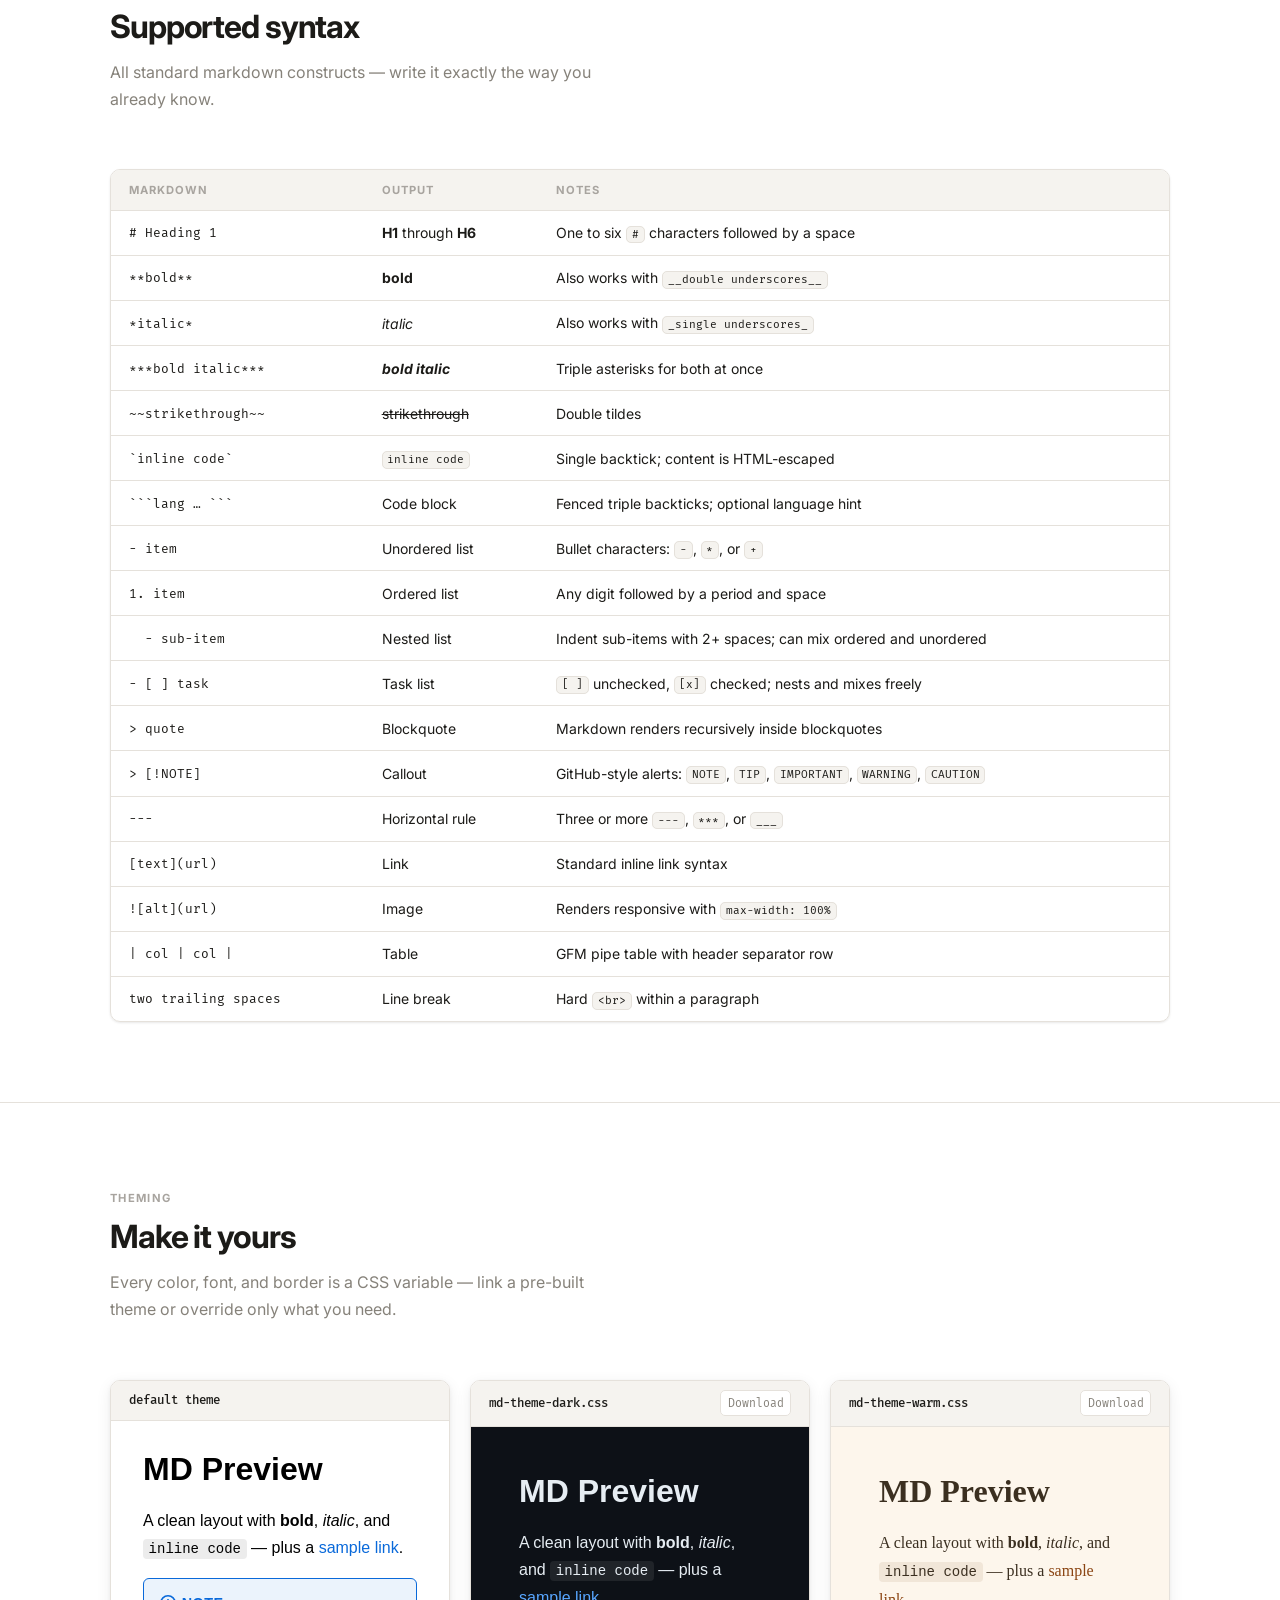
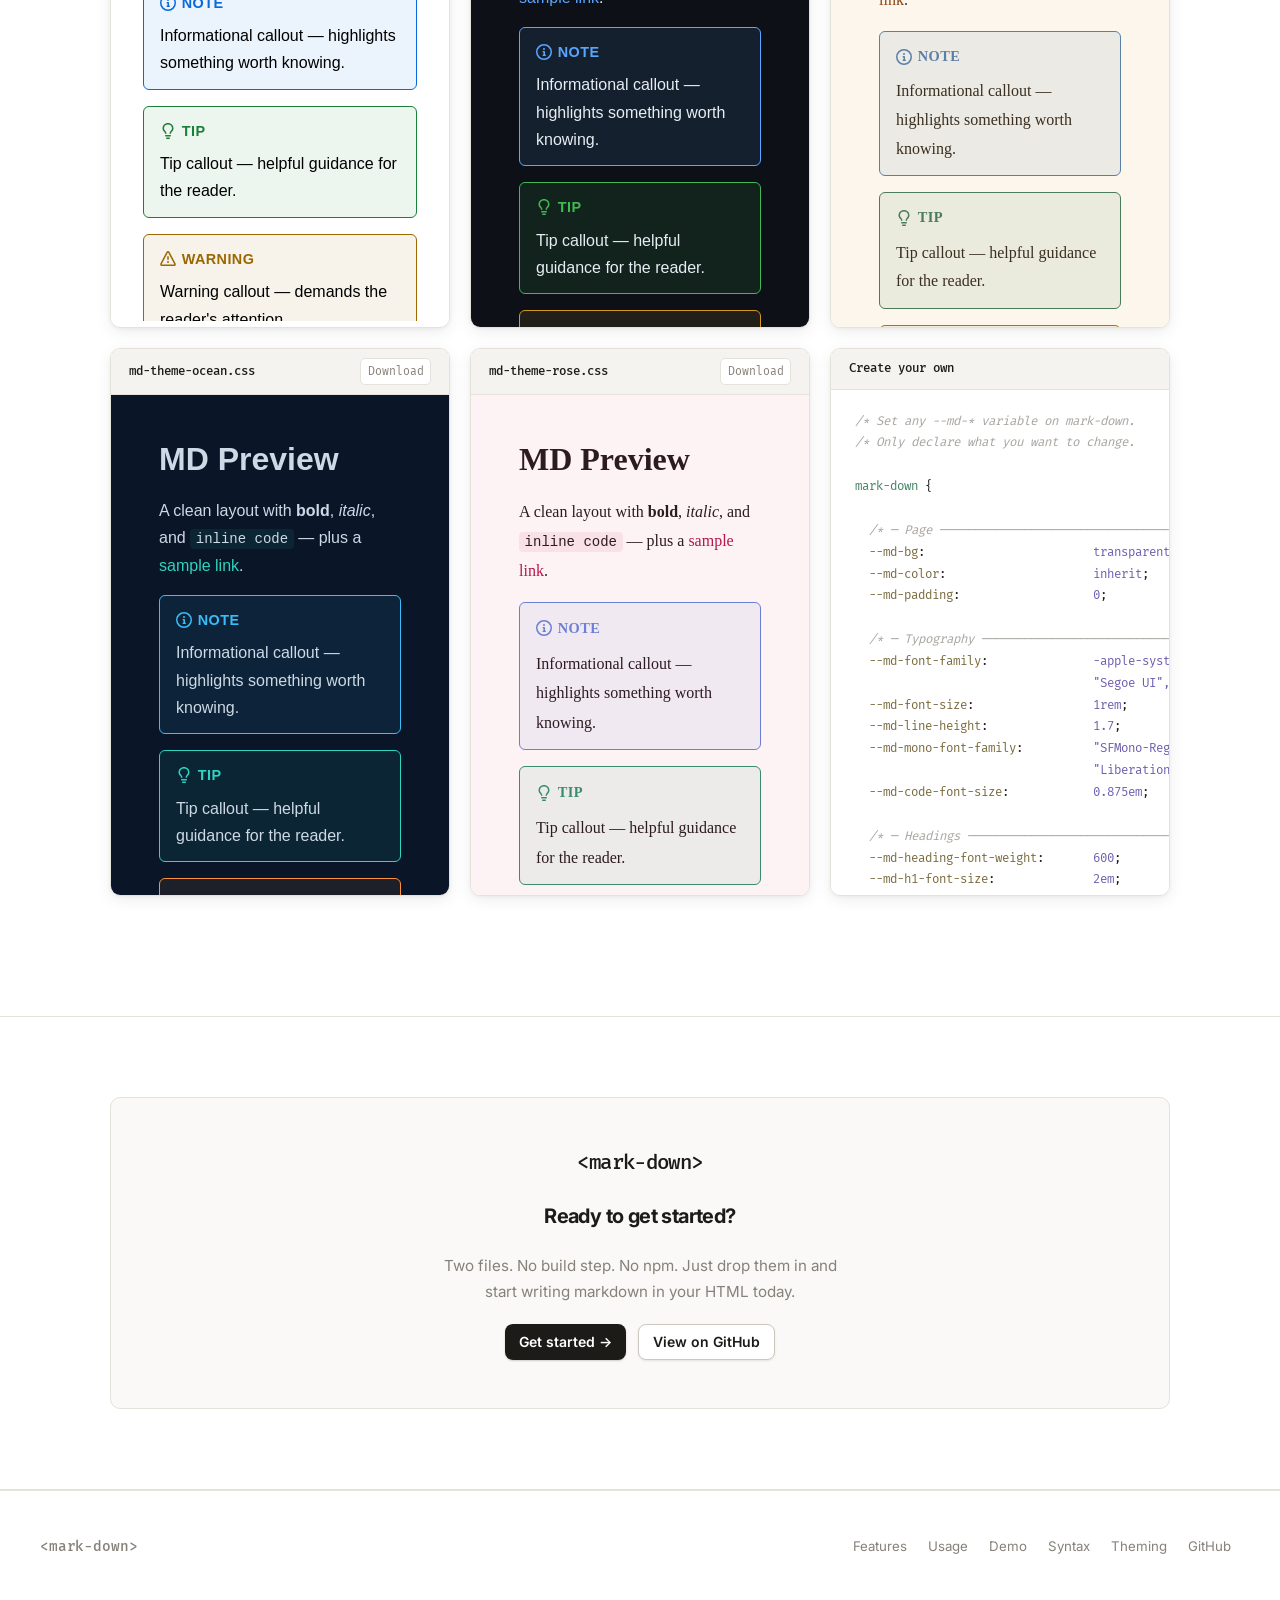
==== commit 37ee1ad6: "changes" ====
--- a/index.html
+++ b/index.html
@@ -1036,10 +1036,10 @@
 
       <div class="theme-card">
         <div class="theme-card-bar">
-          <span class="theme-card-name">md-theme-minimal.css</span>
-          <a href="themes/md-theme-minimal.css" download class="theme-card-dl">Download</a>
-        </div>
-        <iframe src="themes/preview-minimal.html" title="Minimal theme preview" loading="lazy"></iframe>
+          <span class="theme-card-name">md-theme-ocean.css</span>
+          <a href="themes/md-theme-ocean.css" download class="theme-card-dl">Download</a>
+        </div>
+        <iframe src="themes/preview-ocean.html" title="Ocean theme preview" loading="lazy"></iframe>
       </div>
 
       <div class="theme-card">
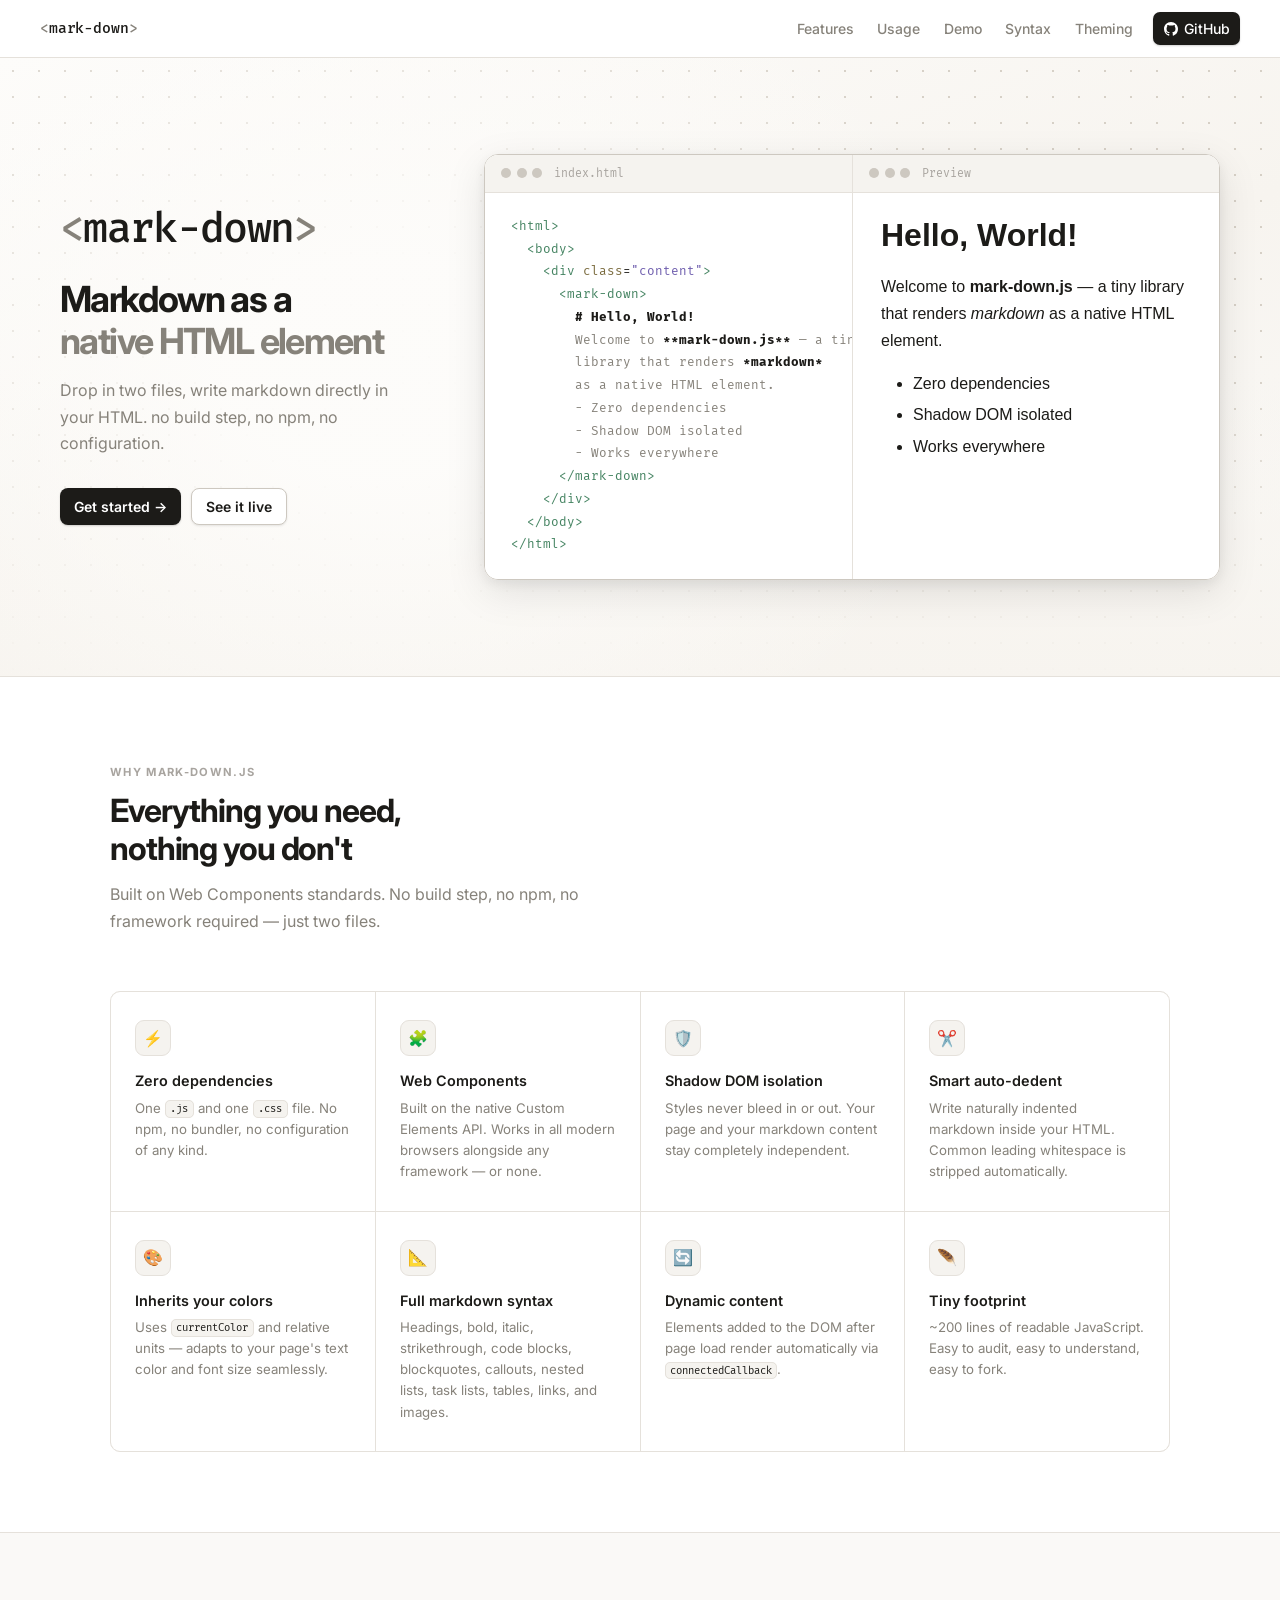
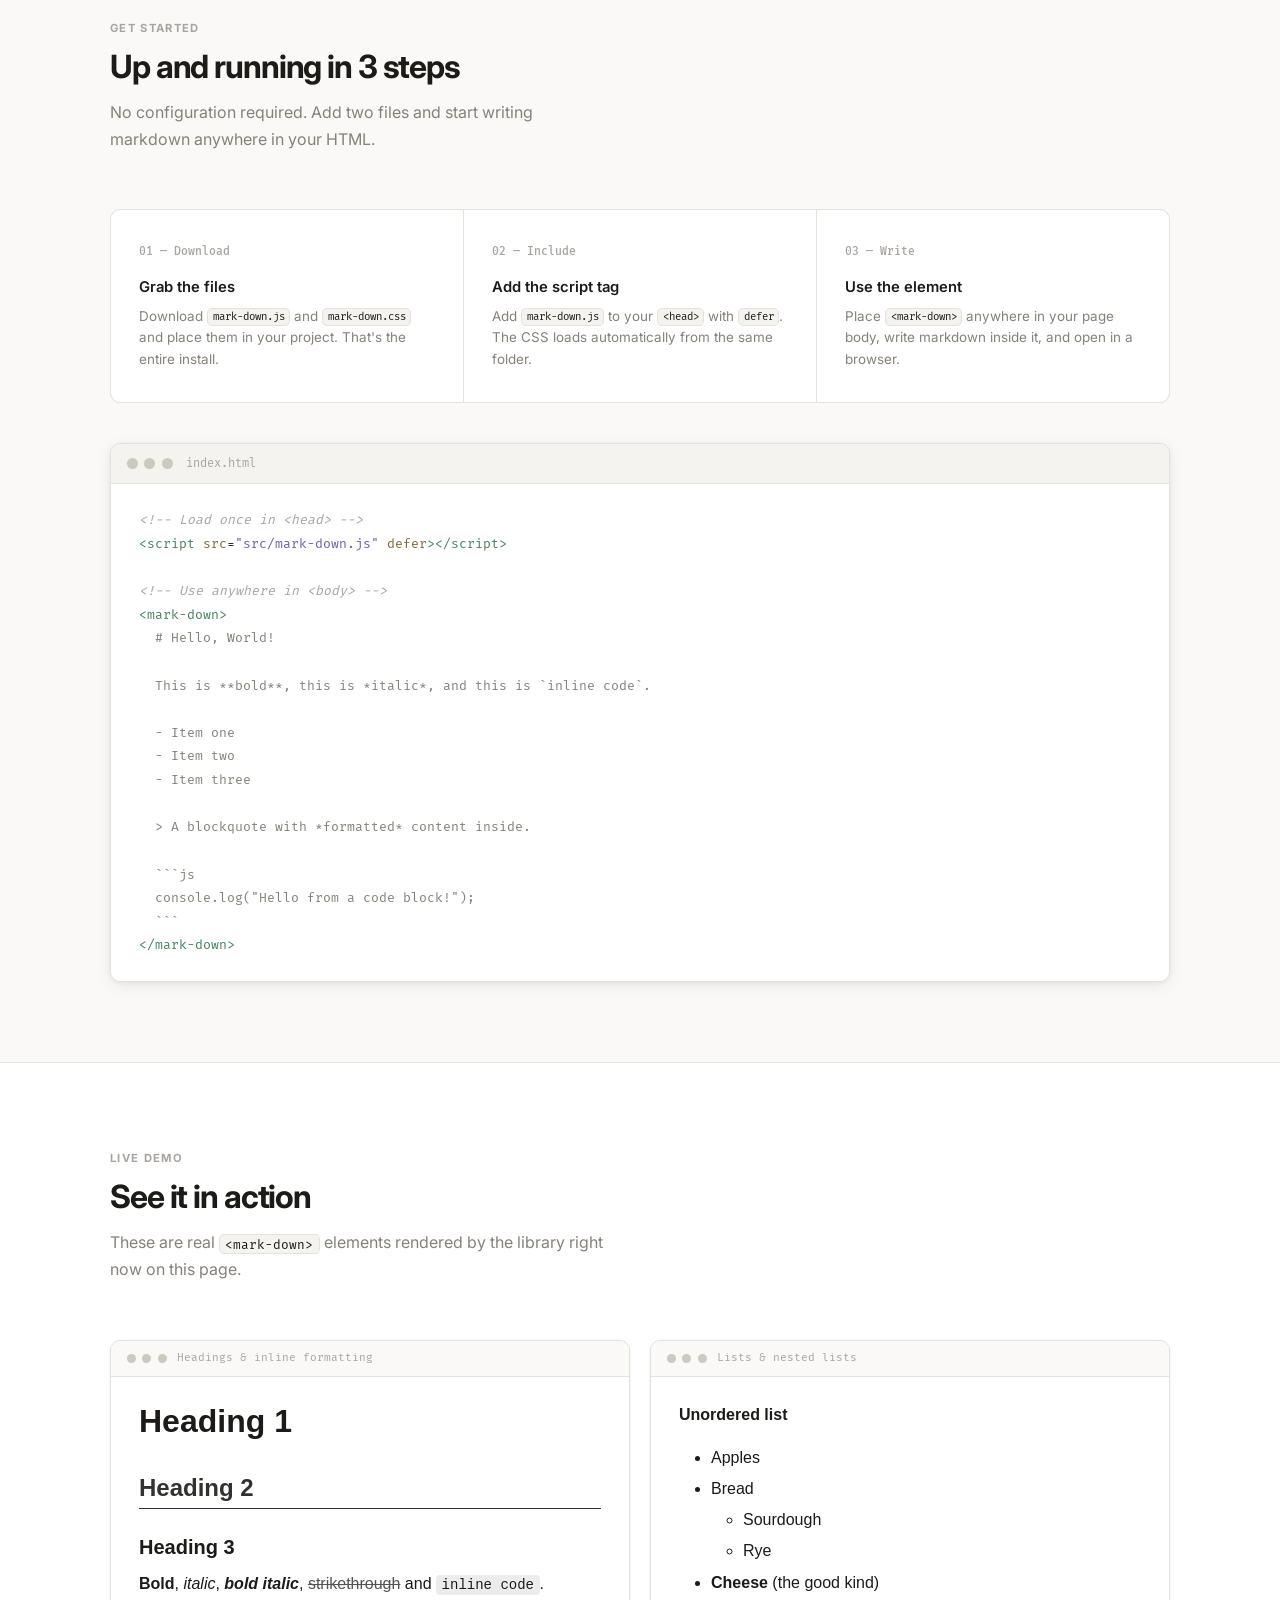
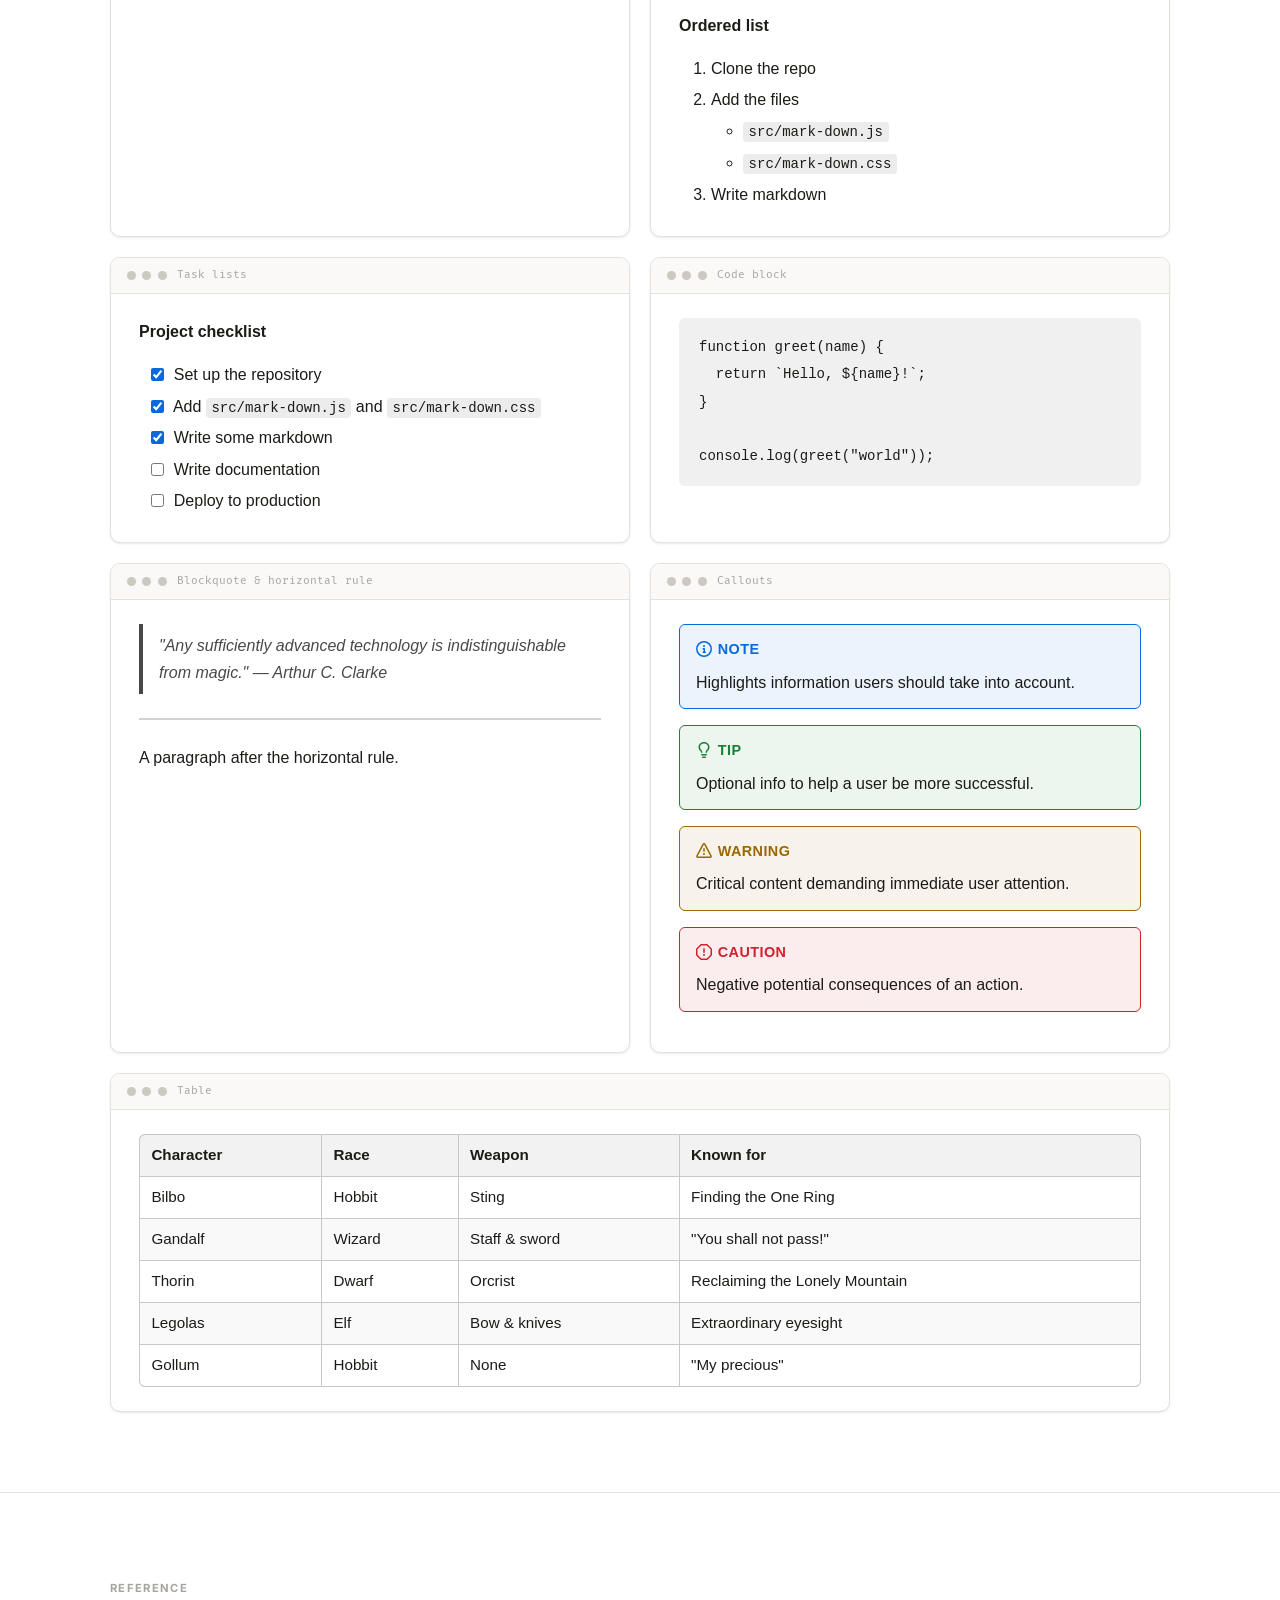
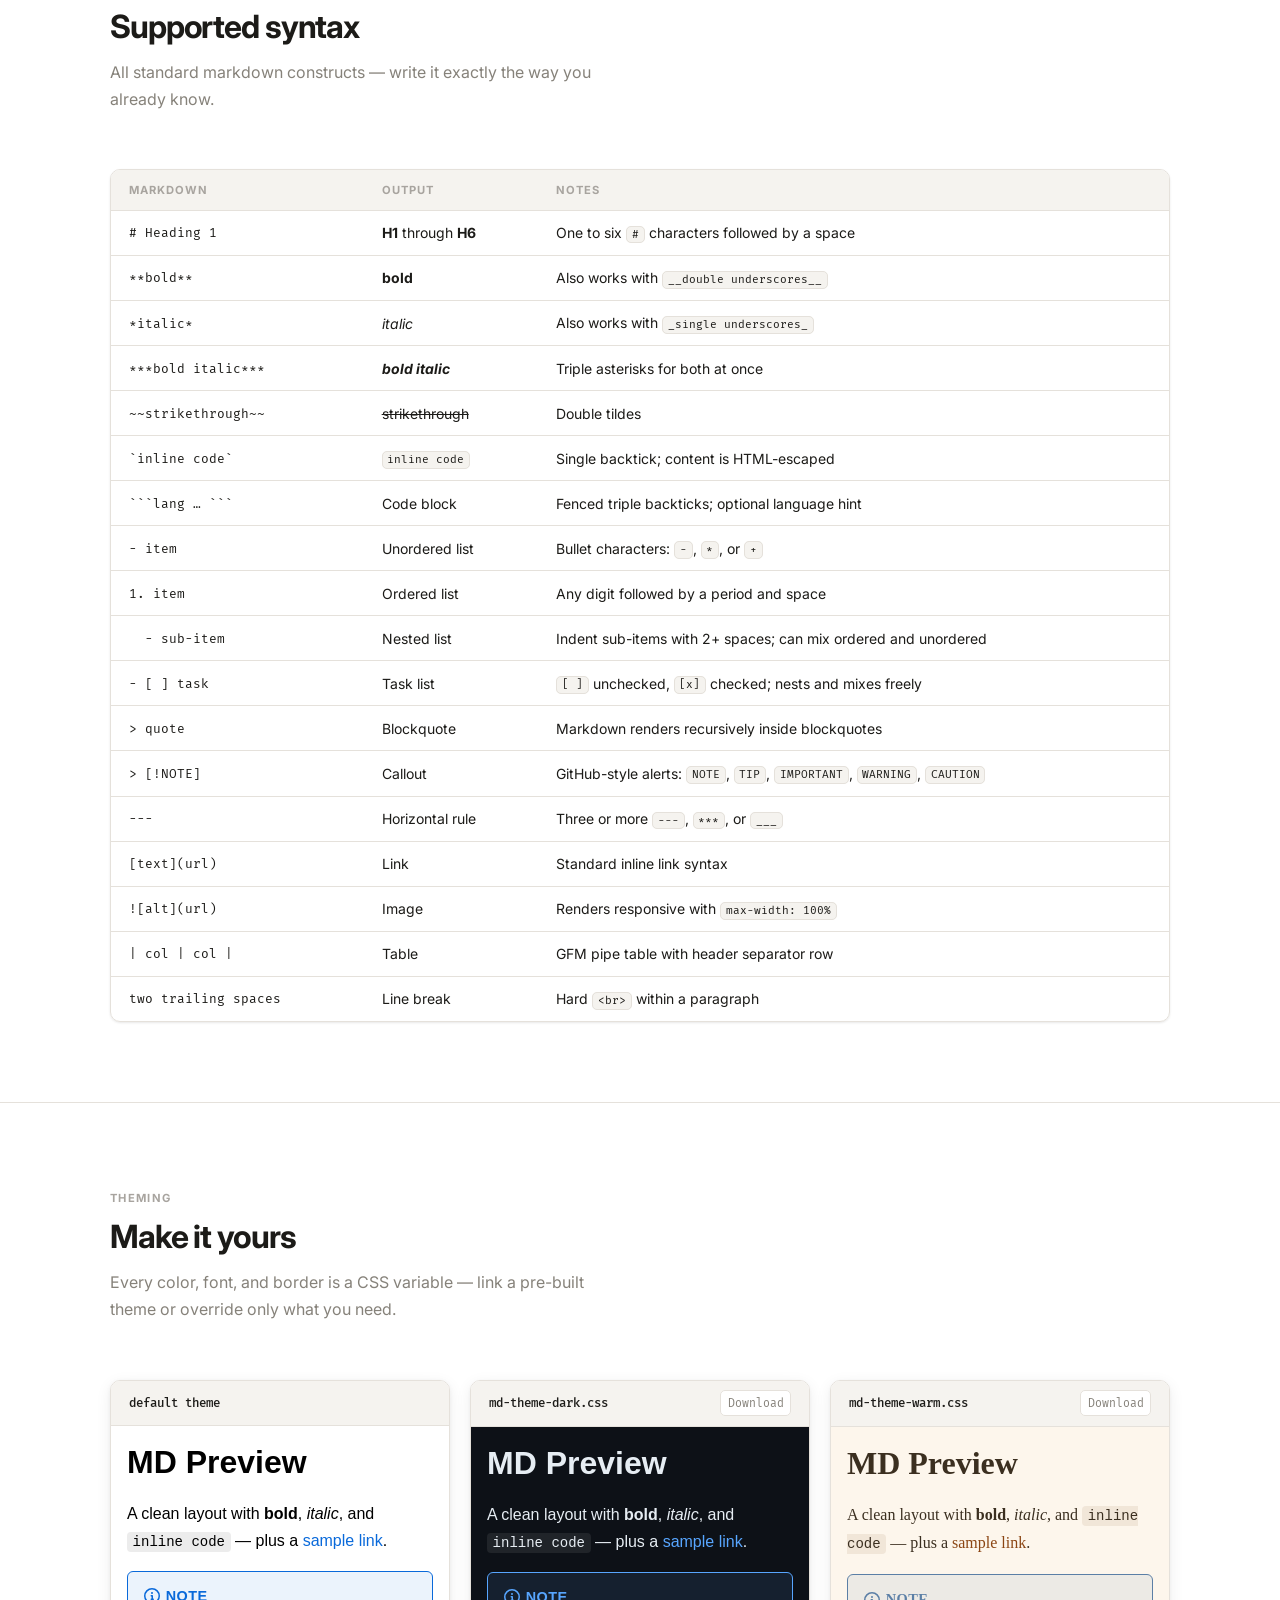
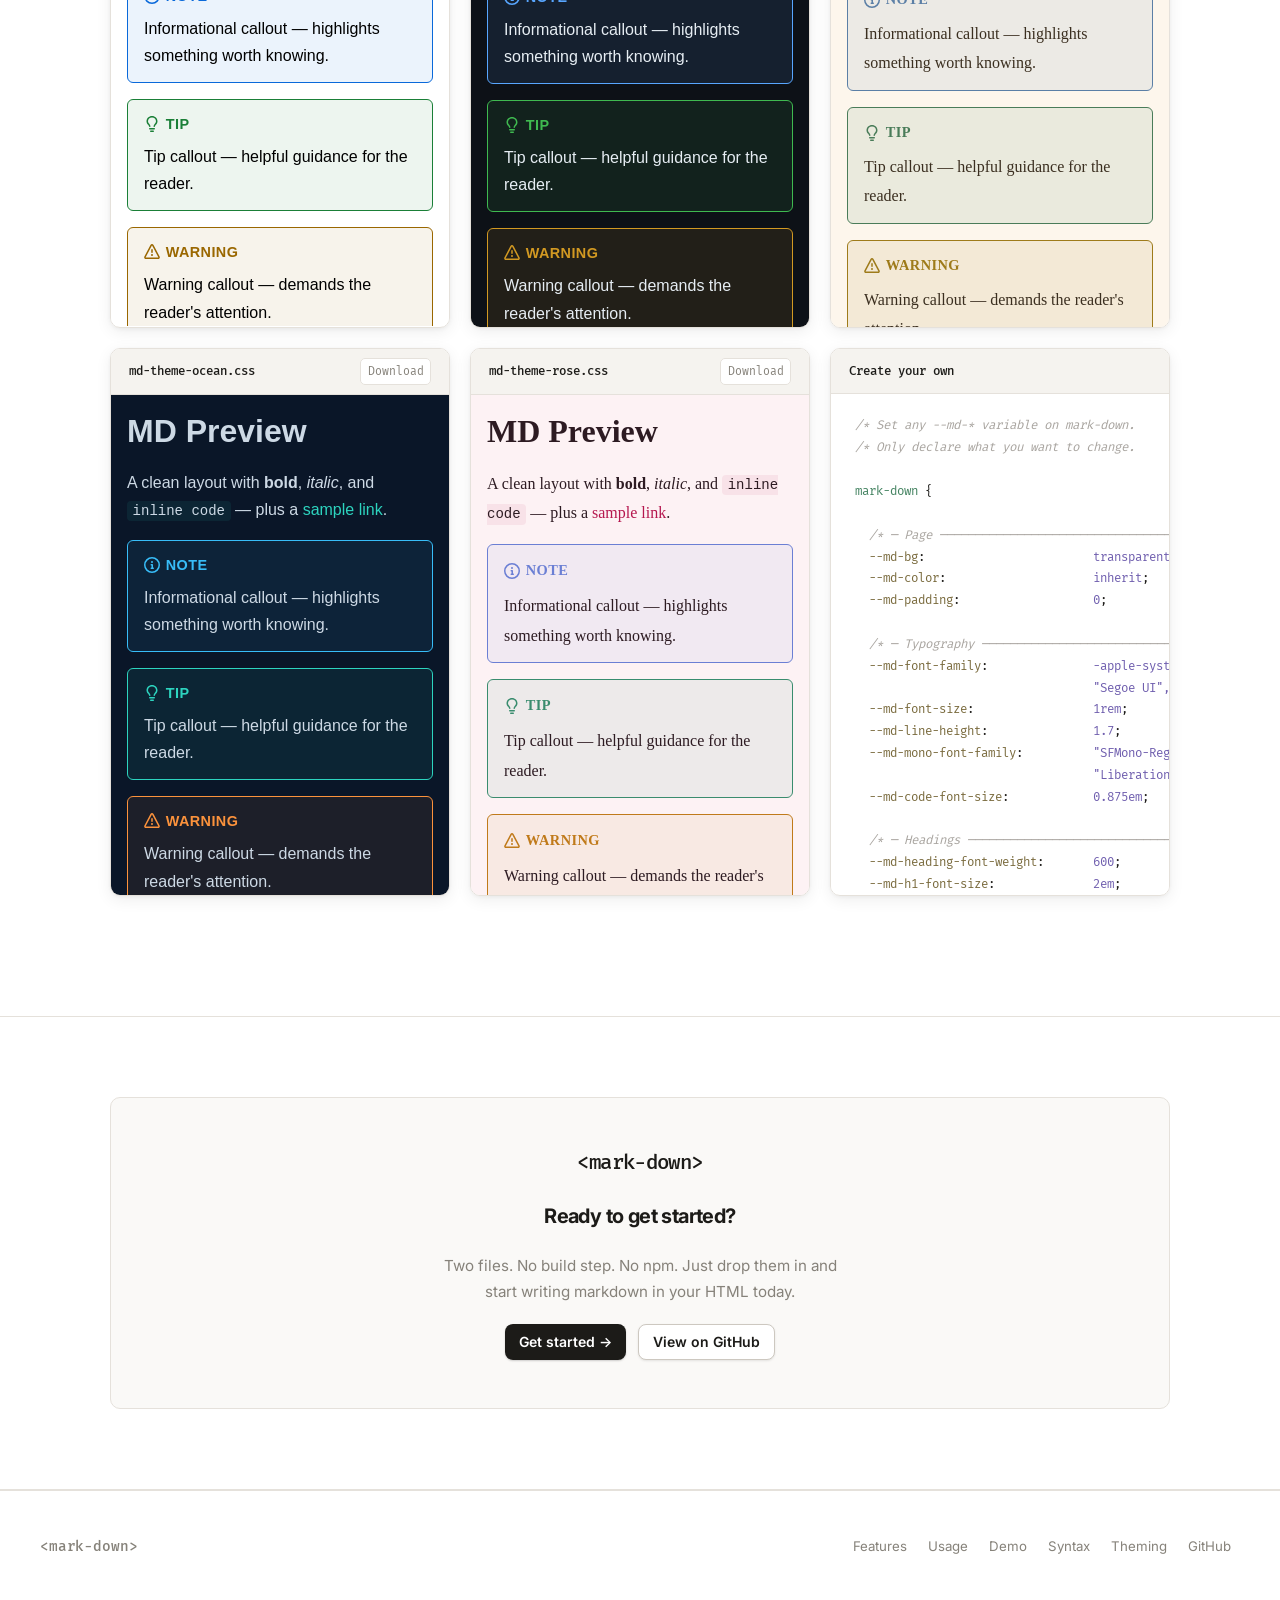
==== commit 67e73657: "updates" ====
--- a/index.html
+++ b/index.html
@@ -531,6 +531,7 @@
       background: var(--bg-card);
       border-bottom: 1px solid var(--border);
       padding: .6rem 1.1rem;
+      min-height: 2.85rem;
       display: flex; align-items: center; justify-content: space-between;
     }
     .theme-card-name {
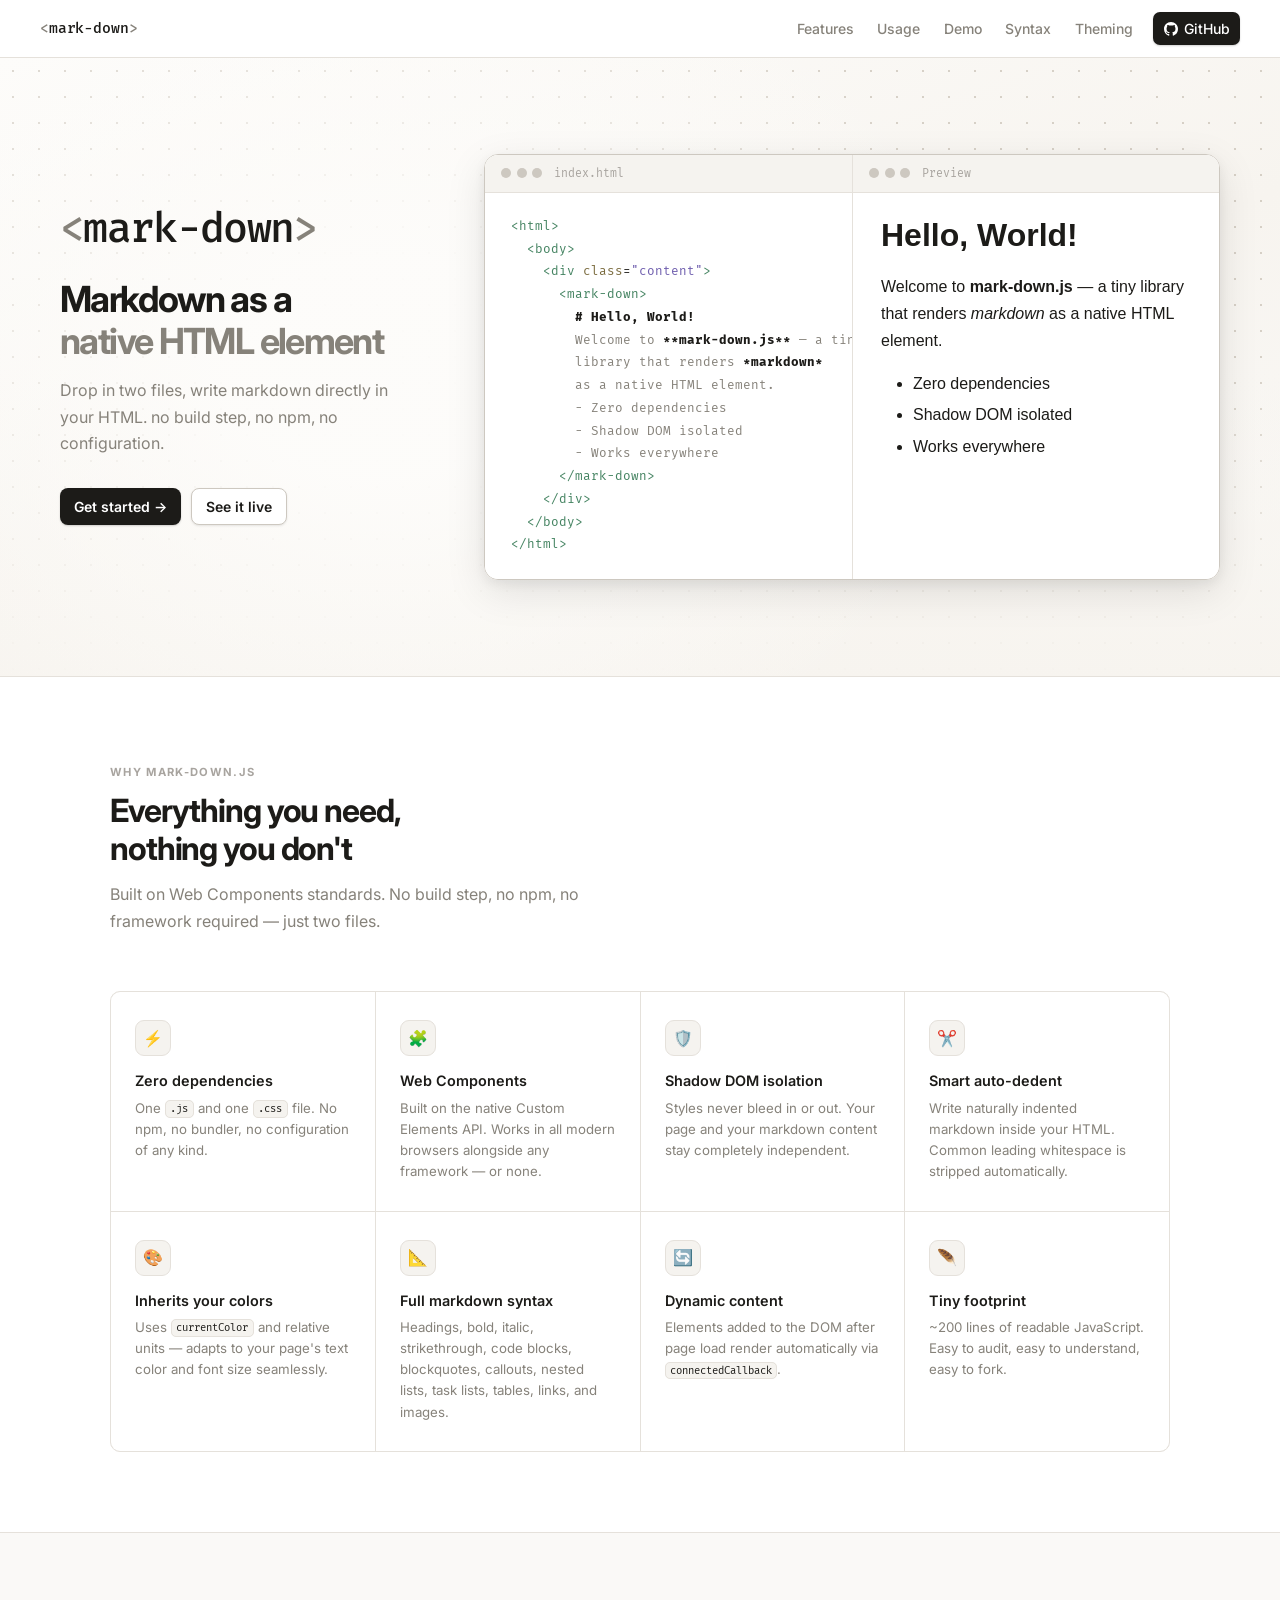
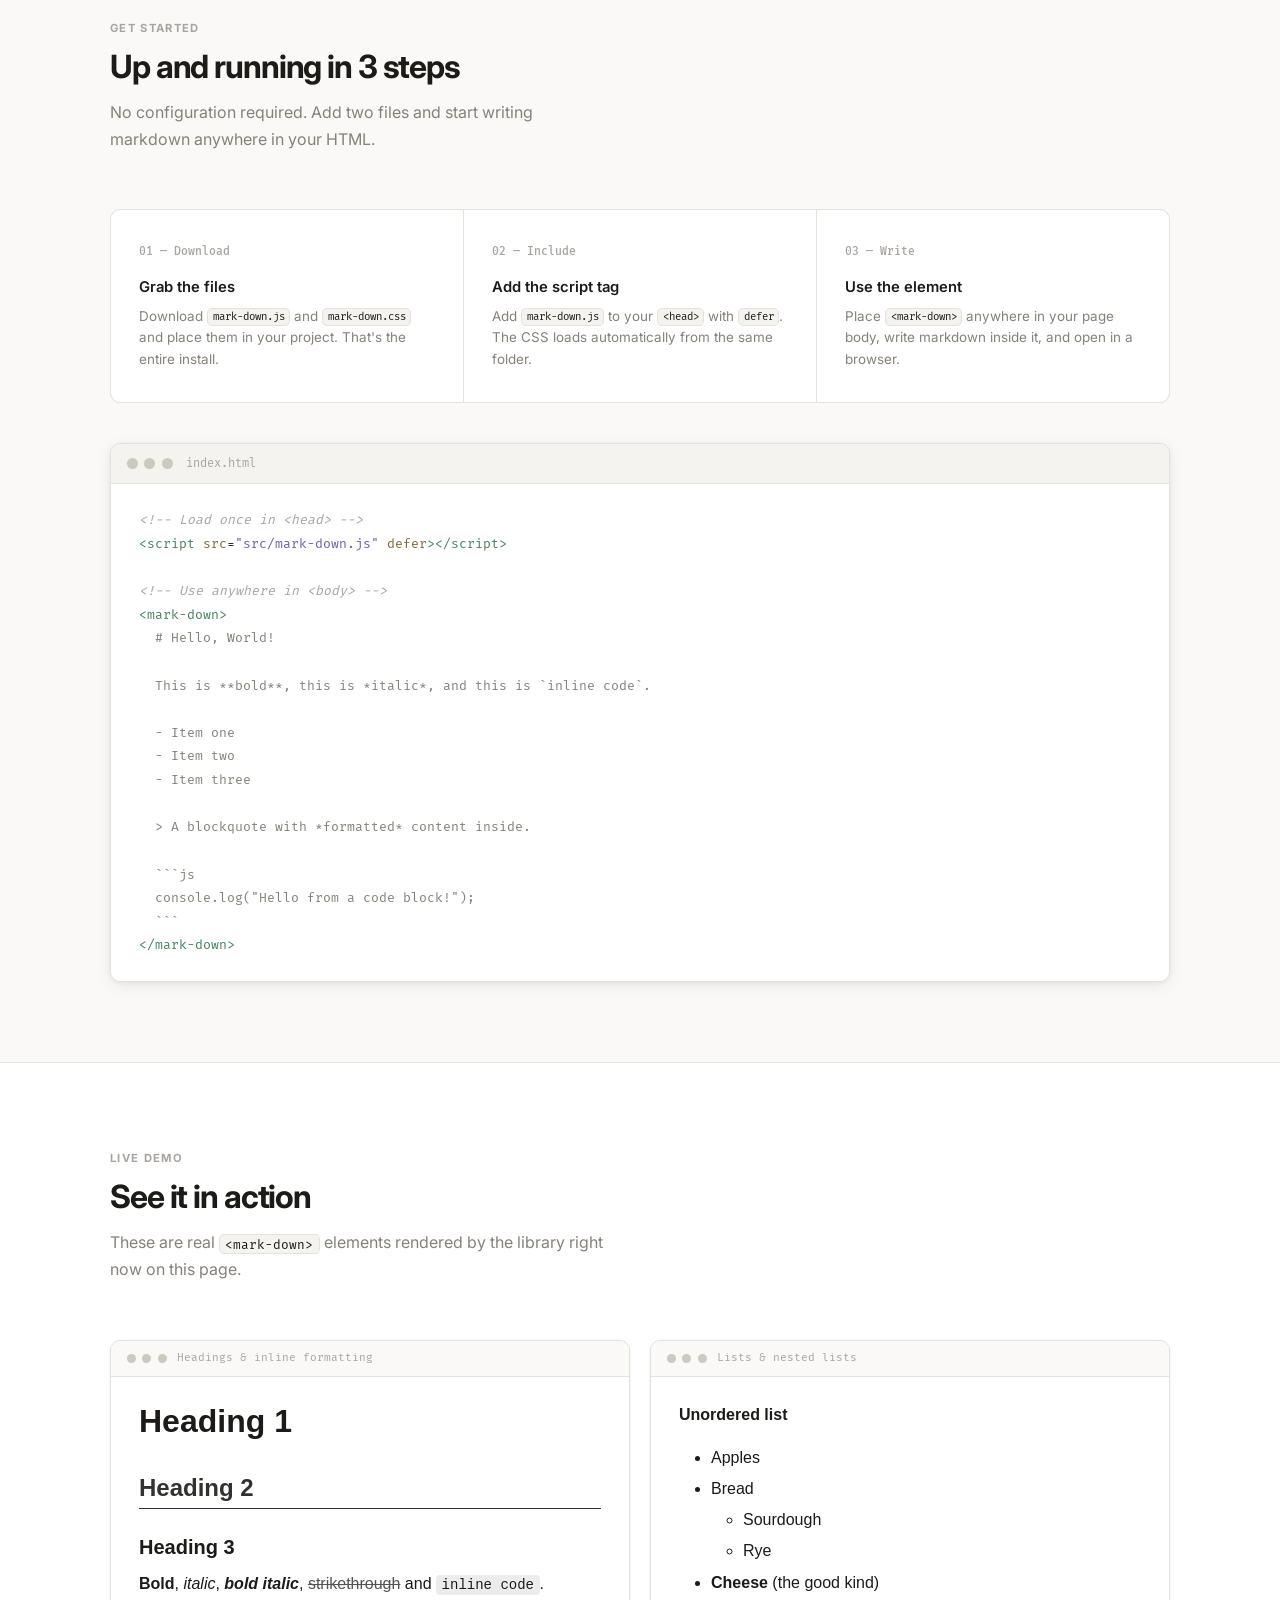
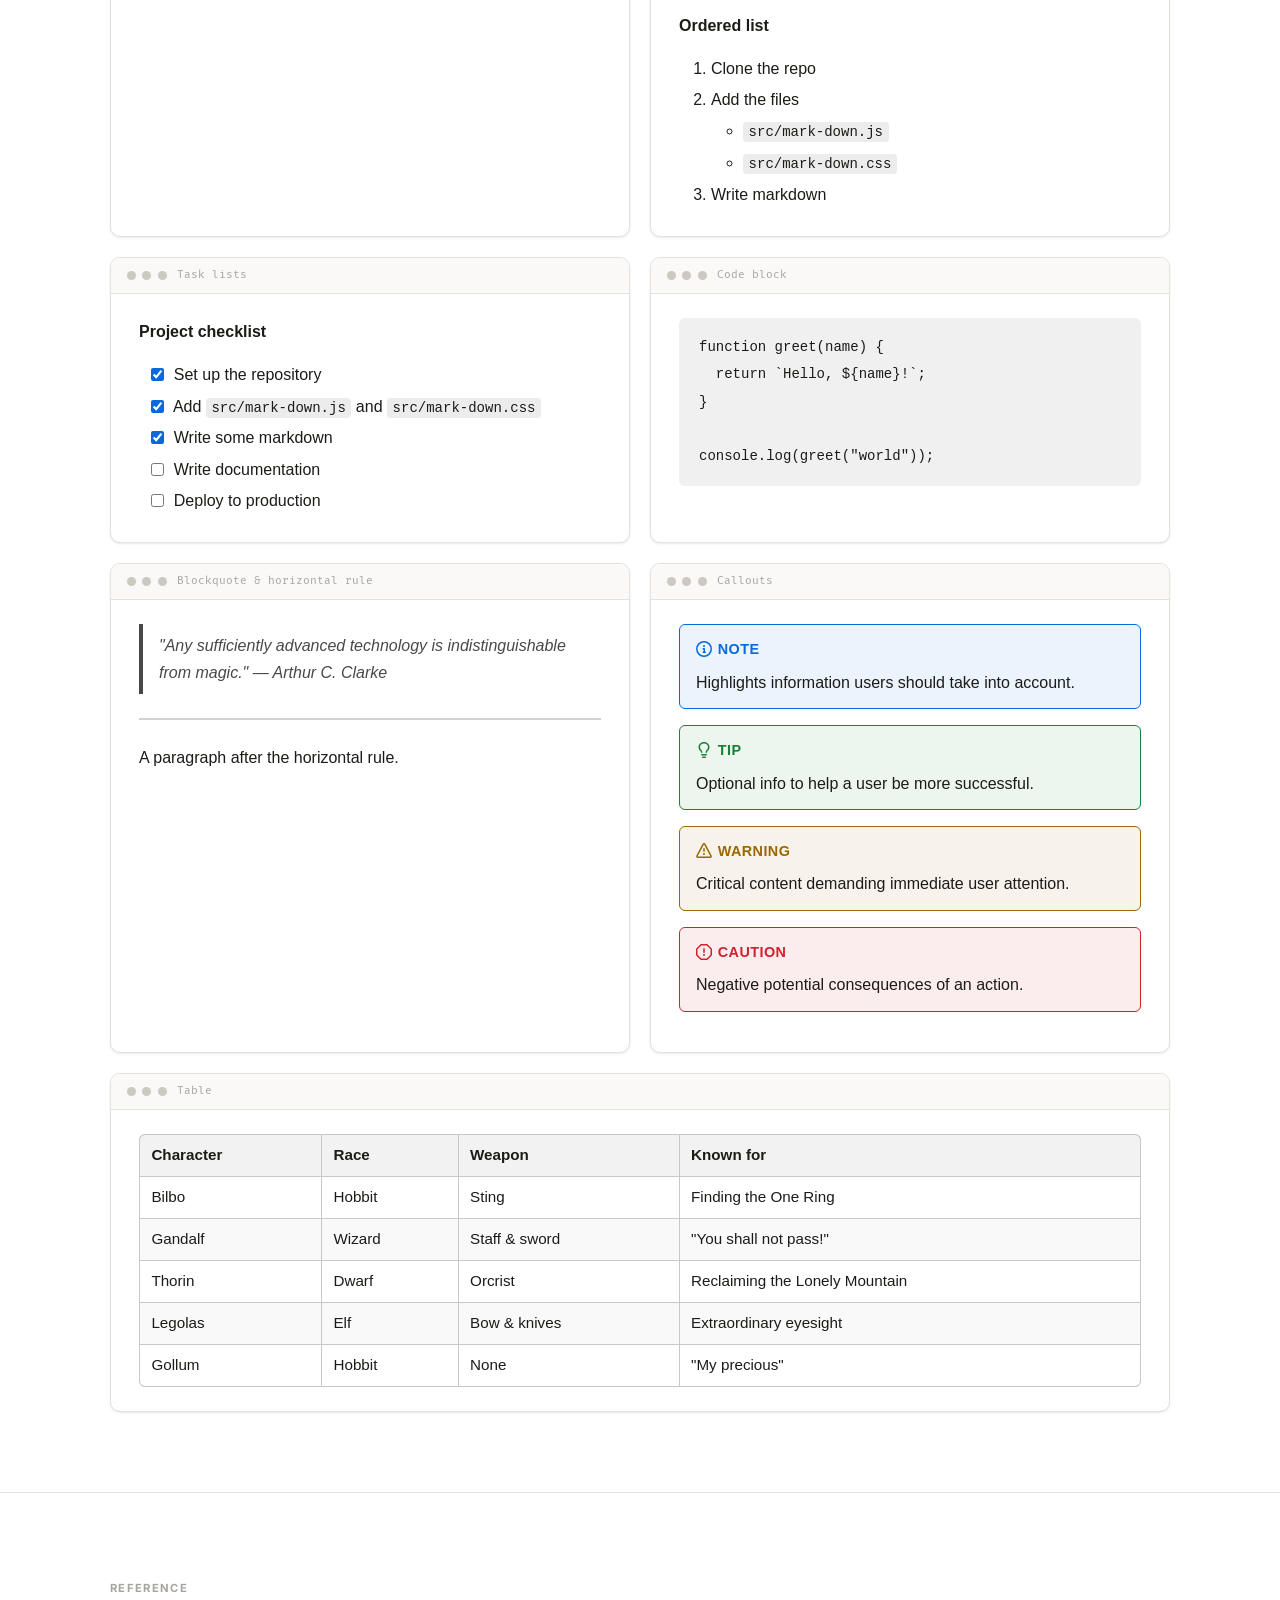
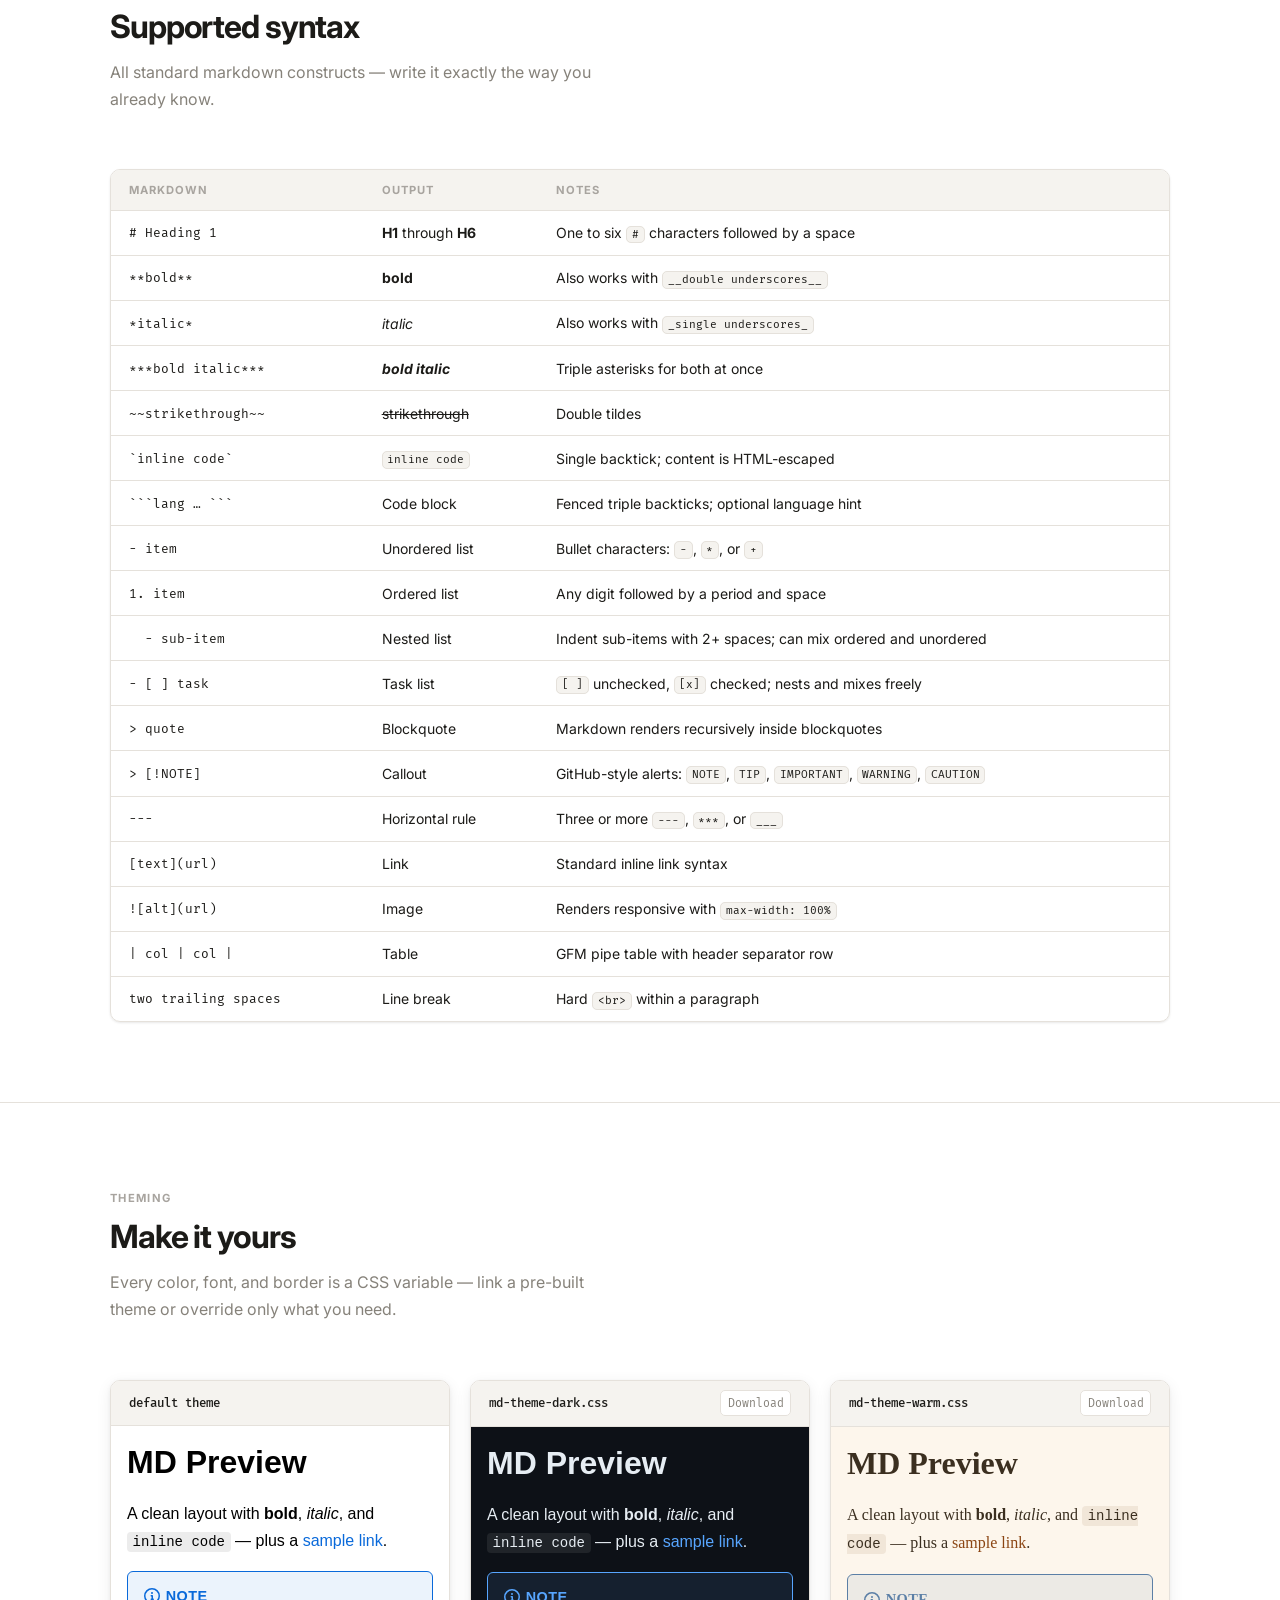
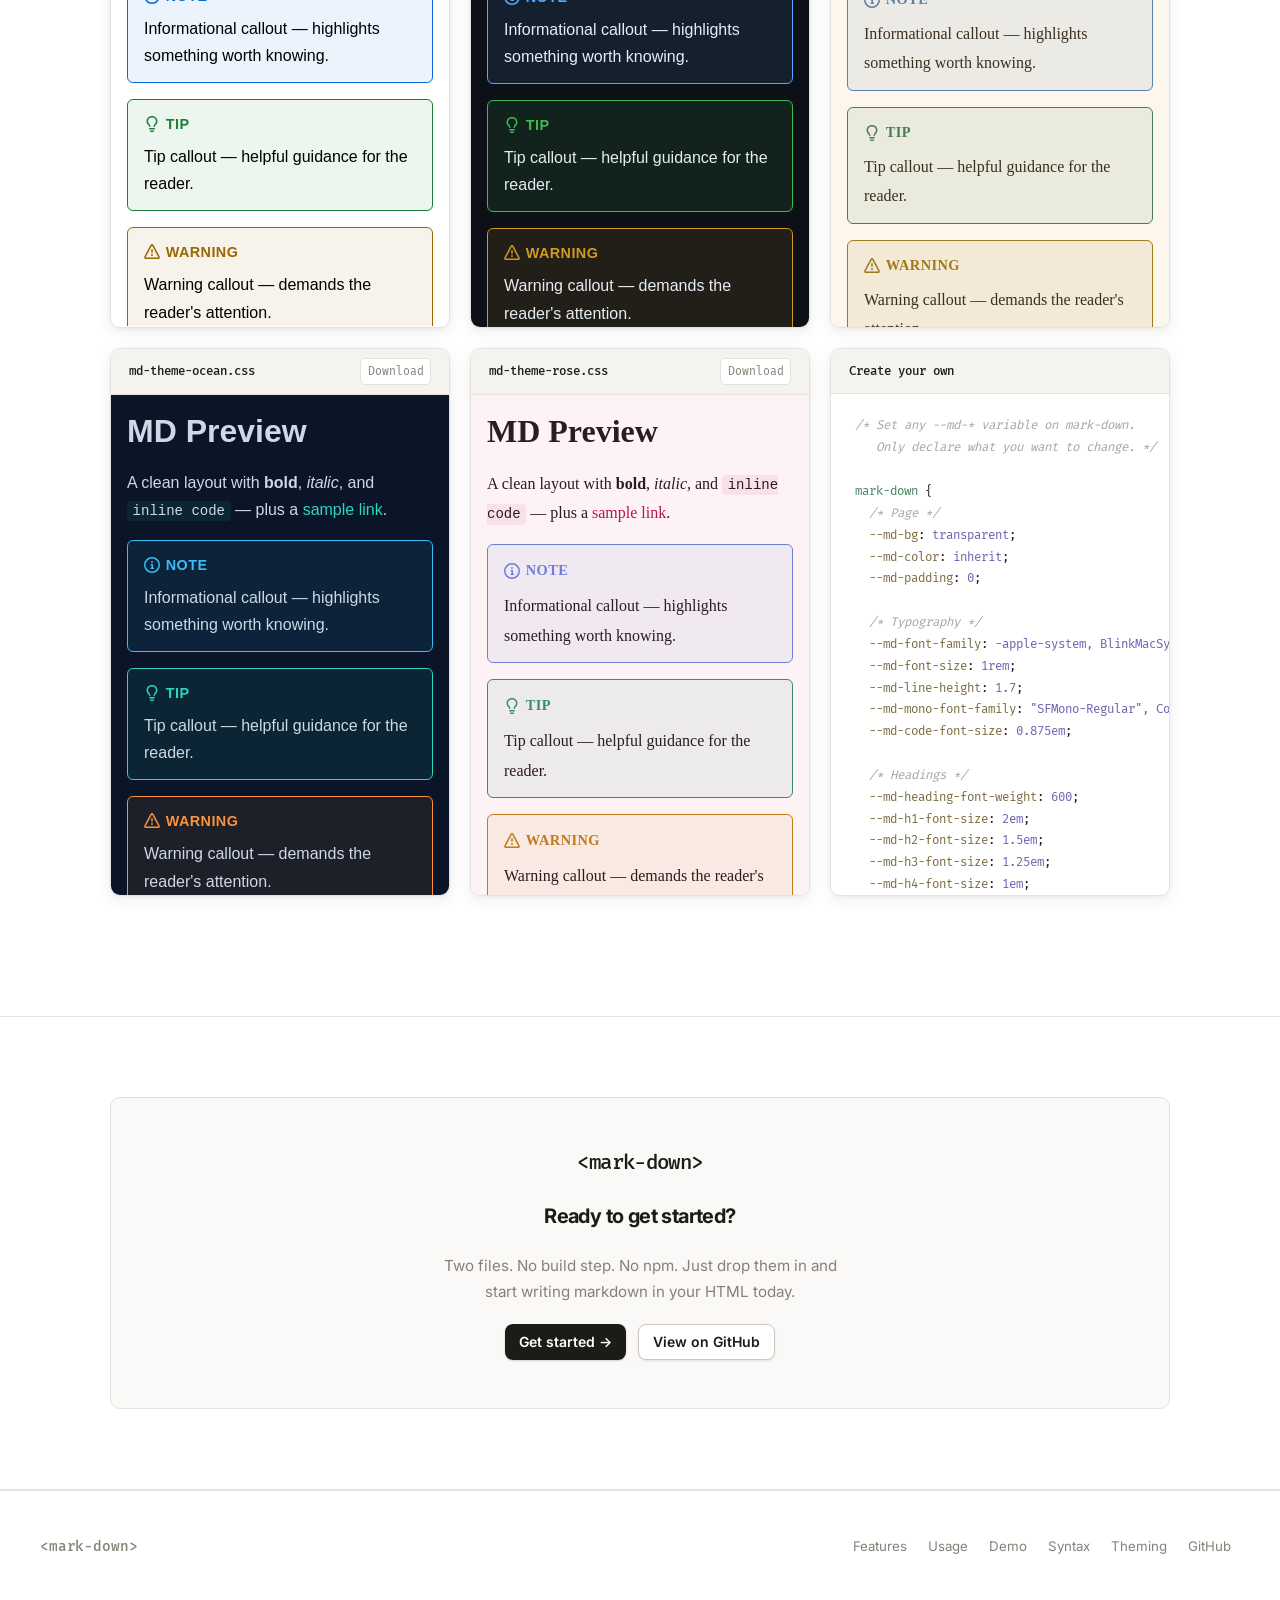
==== commit af7d25be: "Update index.html" ====
--- a/index.html
+++ b/index.html
@@ -1055,74 +1055,70 @@
         <div class="theme-card-bar">
           <span class="theme-card-name">Create your own</span>
         </div>
-        <pre class="theme-card-code"><span class="c">/* Set any --md-* variable on mark-down.        */
-/* Only declare what you want to change.        */</span>
+        <pre class="theme-card-code"><span class="c">/* Set any --md-* variable on mark-down.
+   Only declare what you want to change. */</span>
 
 <span class="t">mark-down</span> {
-
-  <span class="c">/* ─ Page ──────────────────────────────────── */</span>
-  <span class="a">--md-bg</span>:                        <span class="v">transparent</span>;
-  <span class="a">--md-color</span>:                     <span class="v">inherit</span>;
-  <span class="a">--md-padding</span>:                   <span class="v">0</span>;
-
-  <span class="c">/* ─ Typography ────────────────────────────── */</span>
-  <span class="a">--md-font-family</span>:               <span class="v">-apple-system, BlinkMacSystemFont,
-                                  "Segoe UI", Roboto, sans-serif</span>;
-  <span class="a">--md-font-size</span>:                 <span class="v">1rem</span>;
-  <span class="a">--md-line-height</span>:               <span class="v">1.7</span>;
-  <span class="a">--md-mono-font-family</span>:          <span class="v">"SFMono-Regular", Consolas,
-                                  "Liberation Mono", Menlo, monospace</span>;
-  <span class="a">--md-code-font-size</span>:            <span class="v">0.875em</span>;
-
-  <span class="c">/* ─ Headings ───────────────────────────────── */</span>
-  <span class="a">--md-heading-font-weight</span>:       <span class="v">600</span>;
-  <span class="a">--md-h1-font-size</span>:              <span class="v">2em</span>;
-  <span class="a">--md-h2-font-size</span>:              <span class="v">1.5em</span>;
-  <span class="a">--md-h3-font-size</span>:              <span class="v">1.25em</span>;
-  <span class="a">--md-h4-font-size</span>:              <span class="v">1em</span>;
-  <span class="a">--md-h5-font-size</span>:              <span class="v">0.875em</span>;
-  <span class="a">--md-h6-font-size</span>:              <span class="v">0.85em</span>;
-
-  <span class="c">/* ─ Links ──────────────────────────────────── */</span>
-  <span class="a">--md-link-color</span>:                <span class="v">#0969da</span>;
-
-  <span class="c">/* ─ Code ───────────────────────────────────── */</span>
-  <span class="a">--md-code-bg</span>:                   <span class="v">rgba(128, 128, 128, 0.15)</span>;
-  <span class="a">--md-code-radius</span>:               <span class="v">4px</span>;
-  <span class="a">--md-pre-bg</span>:                    <span class="v">rgba(128, 128, 128, 0.12)</span>;
-  <span class="a">--md-pre-radius</span>:                <span class="v">6px</span>;
-
-  <span class="c">/* ─ Blockquote ─────────────────────────────── */</span>
-  <span class="a">--md-blockquote-border-width</span>:   <span class="v">4px</span>;
-  <span class="a">--md-blockquote-border-color</span>:   <span class="v">currentColor</span>;
-
-  <span class="c">/* ─ Images ─────────────────────────────────── */</span>
-  <span class="a">--md-img-radius</span>:                <span class="v">4px</span>;
-
-  <span class="c">/* ─ Tables ─────────────────────────────────── */</span>
-  <span class="a">--md-table-border-color</span>:        <span class="v">#c8c8c8</span>;
-  <span class="a">--md-table-header-bg</span>:           <span class="v">rgba(128, 128, 128, 0.1)</span>;
-  <span class="a">--md-table-stripe-bg</span>:           <span class="v">rgba(128, 128, 128, 0.05)</span>;
-  <span class="a">--md-table-font-size</span>:           <span class="v">0.95em</span>;
-  <span class="a">--md-table-radius</span>:              <span class="v">6px</span>;
-
-  <span class="c">/* ─ Callouts ───────────────────────────────── */</span>
-  <span class="a">--md-callout-radius</span>:            <span class="v">6px</span>;
-  <span class="a">--md-callout-note-color</span>:        <span class="v">#0969da</span>;
-  <span class="a">--md-callout-note-bg</span>:           <span class="v">rgba(9, 105, 218, 0.08)</span>;
-  <span class="a">--md-callout-tip-color</span>:         <span class="v">#1a7f37</span>;
-  <span class="a">--md-callout-tip-bg</span>:            <span class="v">rgba(26, 127, 55, 0.08)</span>;
-  <span class="a">--md-callout-important-color</span>:   <span class="v">#8250df</span>;
-  <span class="a">--md-callout-important-bg</span>:      <span class="v">rgba(130, 80, 223, 0.08)</span>;
-  <span class="a">--md-callout-warning-color</span>:     <span class="v">#9a6700</span>;
-  <span class="a">--md-callout-warning-bg</span>:        <span class="v">rgba(154, 103, 0, 0.08)</span>;
-  <span class="a">--md-callout-caution-color</span>:     <span class="v">#cf222e</span>;
-  <span class="a">--md-callout-caution-bg</span>:        <span class="v">rgba(207, 34, 46, 0.08)</span>;
-
-  <span class="c">/* ─ Checkboxes ─────────────────────────────── */</span>
-  <span class="a">--md-checkbox-color</span>:            <span class="v">#0969da</span>;
-  <span class="a">--md-checkbox-filter</span>:           <span class="v">none</span>;
-
+  <span class="c">/* Page */</span>
+  <span class="a">--md-bg</span>: <span class="v">transparent</span>;
+  <span class="a">--md-color</span>: <span class="v">inherit</span>;
+  <span class="a">--md-padding</span>: <span class="v">0</span>;
+
+  <span class="c">/* Typography */</span>
+  <span class="a">--md-font-family</span>: <span class="v">-apple-system, BlinkMacSystemFont, "Segoe UI", sans-serif</span>;
+  <span class="a">--md-font-size</span>: <span class="v">1rem</span>;
+  <span class="a">--md-line-height</span>: <span class="v">1.7</span>;
+  <span class="a">--md-mono-font-family</span>: <span class="v">"SFMono-Regular", Consolas, "Liberation Mono", monospace</span>;
+  <span class="a">--md-code-font-size</span>: <span class="v">0.875em</span>;
+
+  <span class="c">/* Headings */</span>
+  <span class="a">--md-heading-font-weight</span>: <span class="v">600</span>;
+  <span class="a">--md-h1-font-size</span>: <span class="v">2em</span>;
+  <span class="a">--md-h2-font-size</span>: <span class="v">1.5em</span>;
+  <span class="a">--md-h3-font-size</span>: <span class="v">1.25em</span>;
+  <span class="a">--md-h4-font-size</span>: <span class="v">1em</span>;
+  <span class="a">--md-h5-font-size</span>: <span class="v">0.875em</span>;
+  <span class="a">--md-h6-font-size</span>: <span class="v">0.85em</span>;
+
+  <span class="c">/* Links */</span>
+  <span class="a">--md-link-color</span>: <span class="v">#0969da</span>;
+
+  <span class="c">/* Code */</span>
+  <span class="a">--md-code-bg</span>: <span class="v">rgba(128, 128, 128, 0.15)</span>;
+  <span class="a">--md-code-radius</span>: <span class="v">4px</span>;
+  <span class="a">--md-pre-bg</span>: <span class="v">rgba(128, 128, 128, 0.12)</span>;
+  <span class="a">--md-pre-radius</span>: <span class="v">6px</span>;
+
+  <span class="c">/* Blockquote */</span>
+  <span class="a">--md-blockquote-border-width</span>: <span class="v">4px</span>;
+  <span class="a">--md-blockquote-border-color</span>: <span class="v">currentColor</span>;
+
+  <span class="c">/* Images */</span>
+  <span class="a">--md-img-radius</span>: <span class="v">4px</span>;
+
+  <span class="c">/* Tables */</span>
+  <span class="a">--md-table-border-color</span>: <span class="v">#c8c8c8</span>;
+  <span class="a">--md-table-header-bg</span>: <span class="v">rgba(128, 128, 128, 0.1)</span>;
+  <span class="a">--md-table-stripe-bg</span>: <span class="v">rgba(128, 128, 128, 0.05)</span>;
+  <span class="a">--md-table-font-size</span>: <span class="v">0.95em</span>;
+  <span class="a">--md-table-radius</span>: <span class="v">6px</span>;
+
+  <span class="c">/* Callouts */</span>
+  <span class="a">--md-callout-radius</span>: <span class="v">6px</span>;
+  <span class="a">--md-callout-note-color</span>: <span class="v">#0969da</span>;
+  <span class="a">--md-callout-note-bg</span>: <span class="v">rgba(9, 105, 218, 0.08)</span>;
+  <span class="a">--md-callout-tip-color</span>: <span class="v">#1a7f37</span>;
+  <span class="a">--md-callout-tip-bg</span>: <span class="v">rgba(26, 127, 55, 0.08)</span>;
+  <span class="a">--md-callout-important-color</span>: <span class="v">#8250df</span>;
+  <span class="a">--md-callout-important-bg</span>: <span class="v">rgba(130, 80, 223, 0.08)</span>;
+  <span class="a">--md-callout-warning-color</span>: <span class="v">#9a6700</span>;
+  <span class="a">--md-callout-warning-bg</span>: <span class="v">rgba(154, 103, 0, 0.08)</span>;
+  <span class="a">--md-callout-caution-color</span>: <span class="v">#cf222e</span>;
+  <span class="a">--md-callout-caution-bg</span>: <span class="v">rgba(207, 34, 46, 0.08)</span>;
+
+  <span class="c">/* Checkboxes */</span>
+  <span class="a">--md-checkbox-color</span>: <span class="v">#0969da</span>;
+  <span class="a">--md-checkbox-filter</span>: <span class="v">none</span>;
 }</pre>
       </div>
 
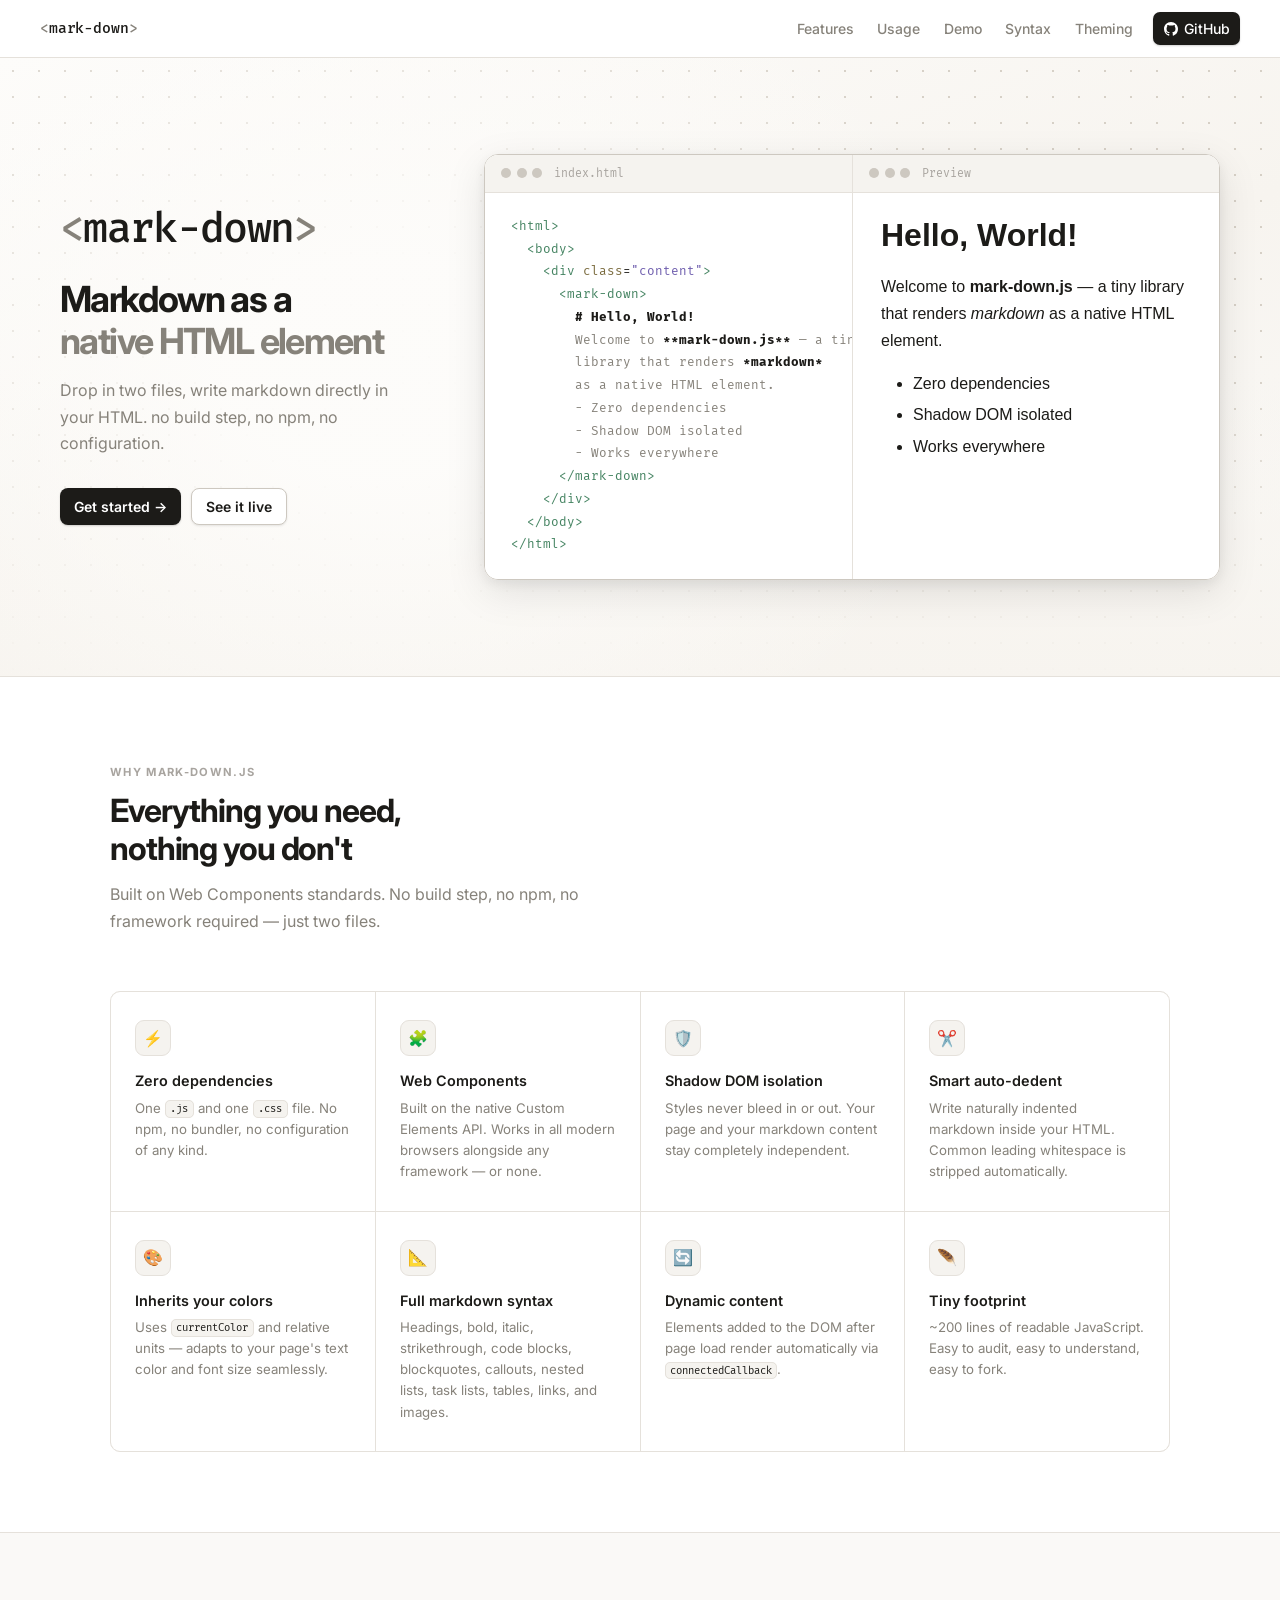
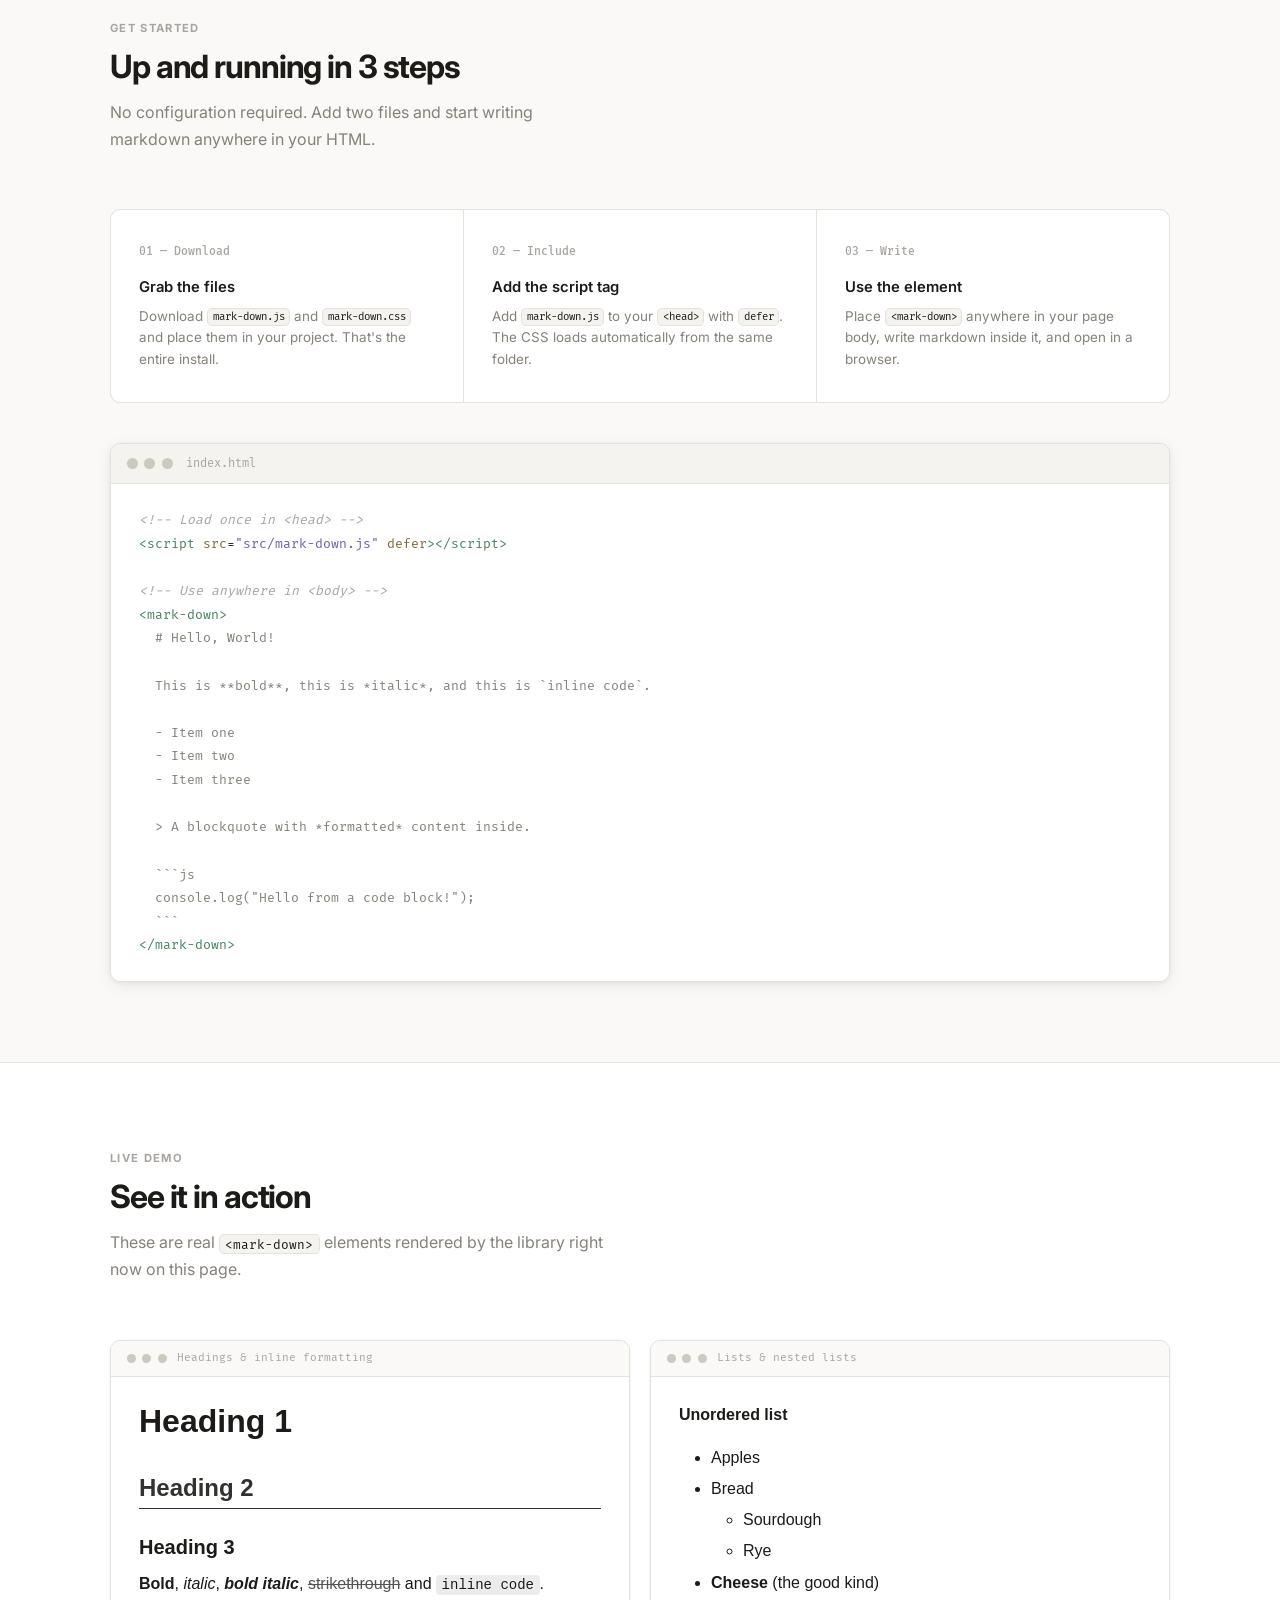
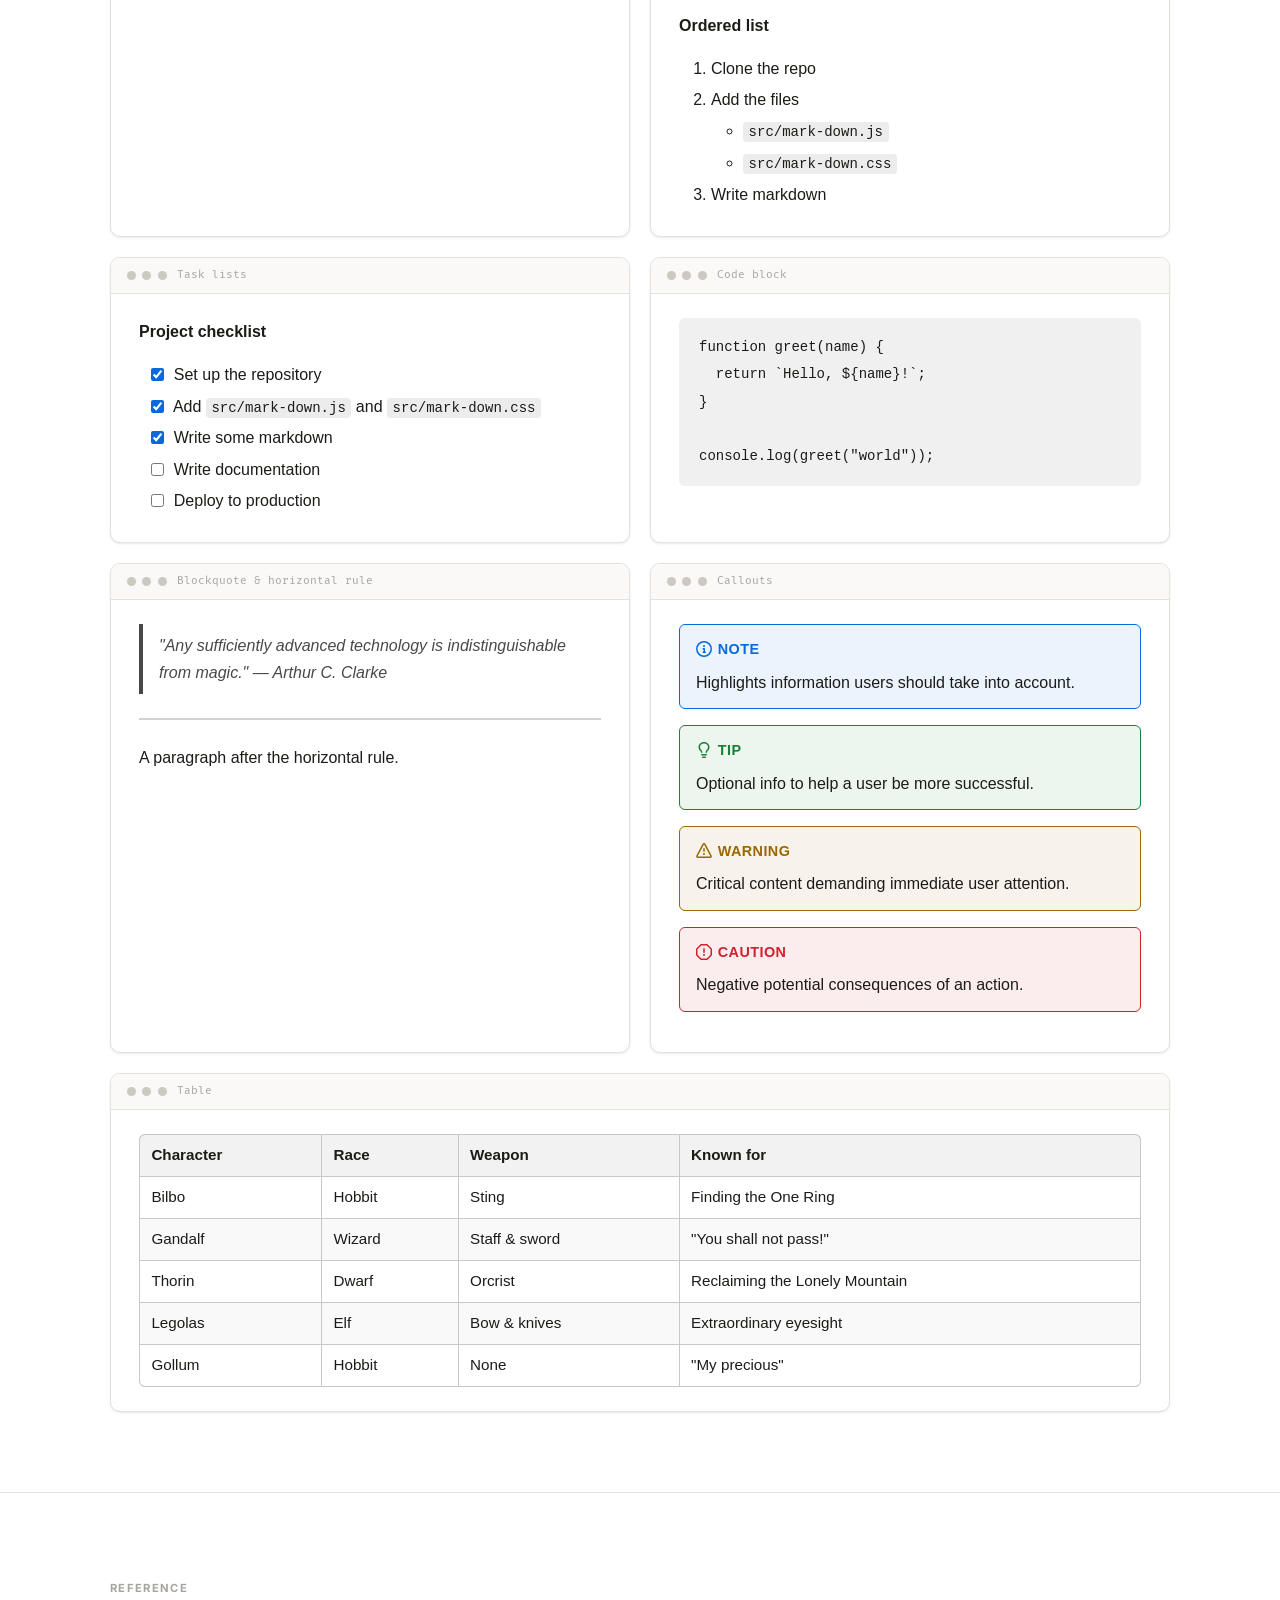
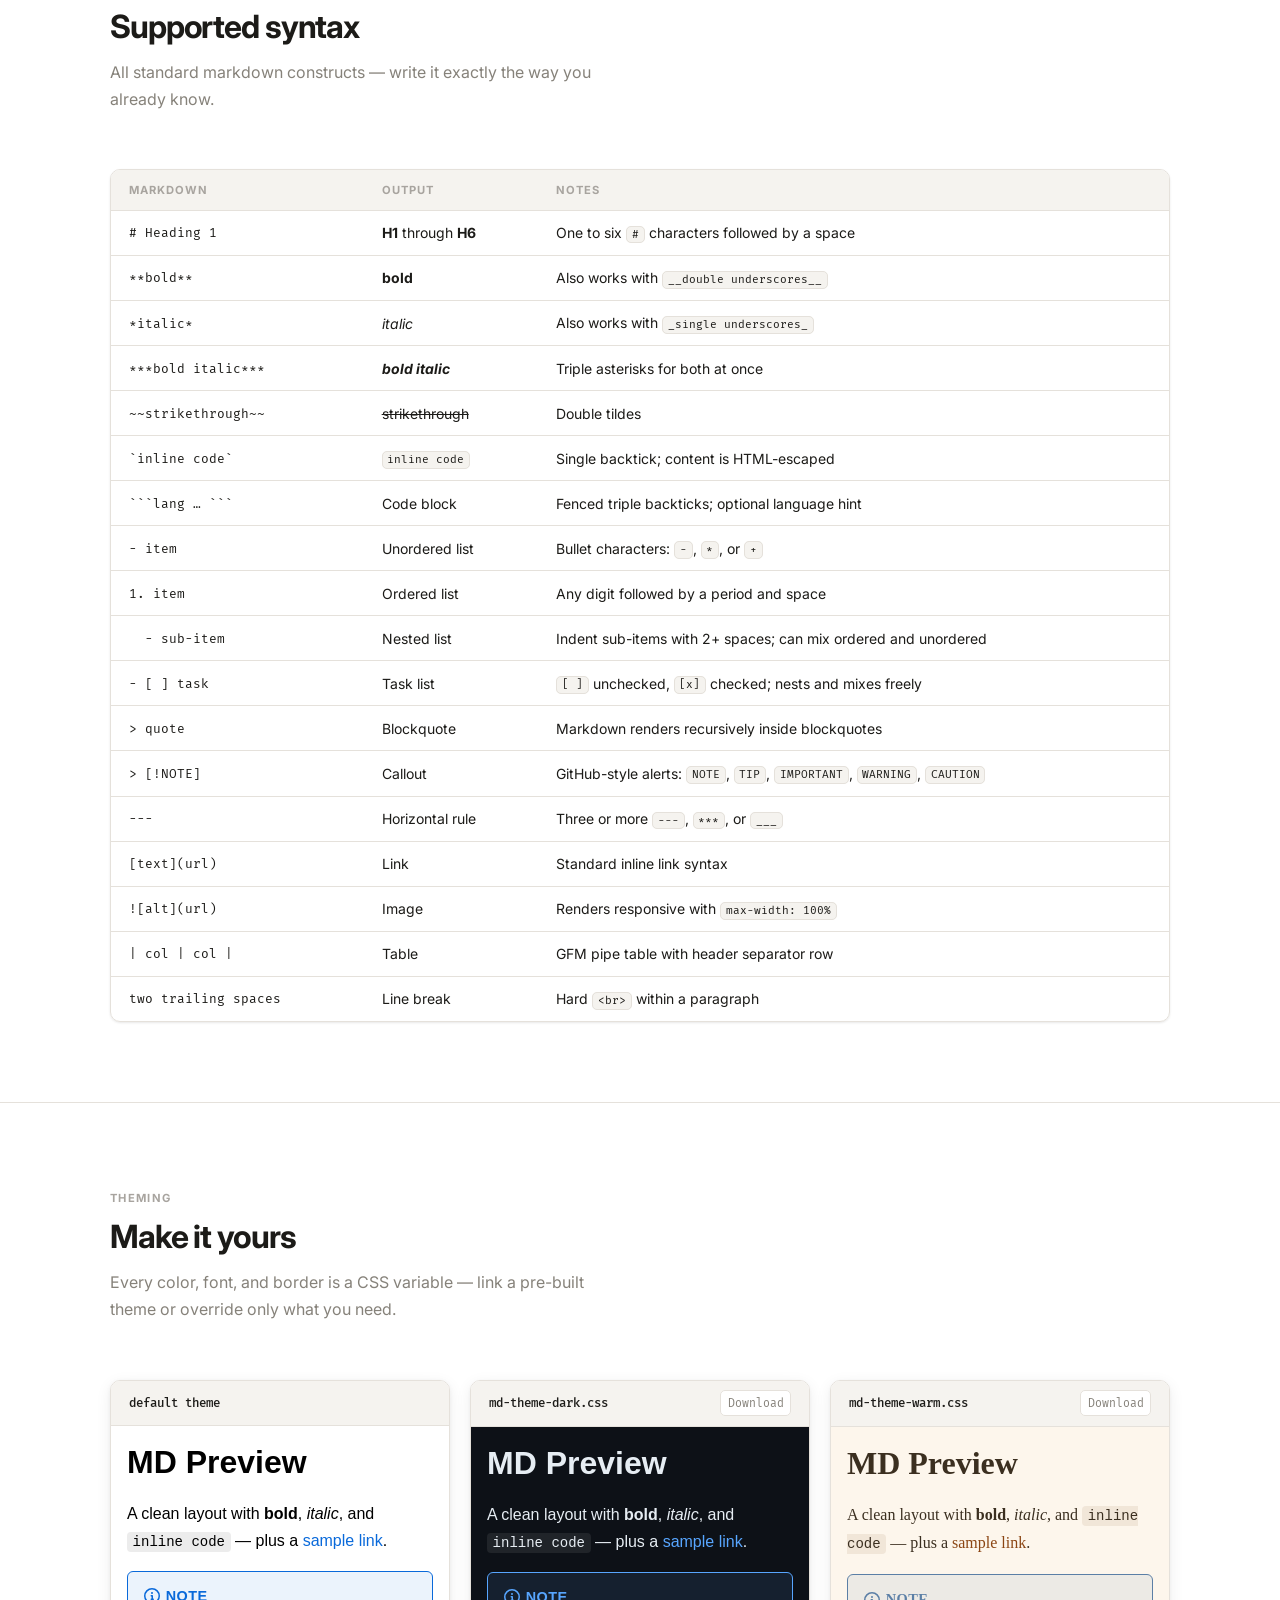
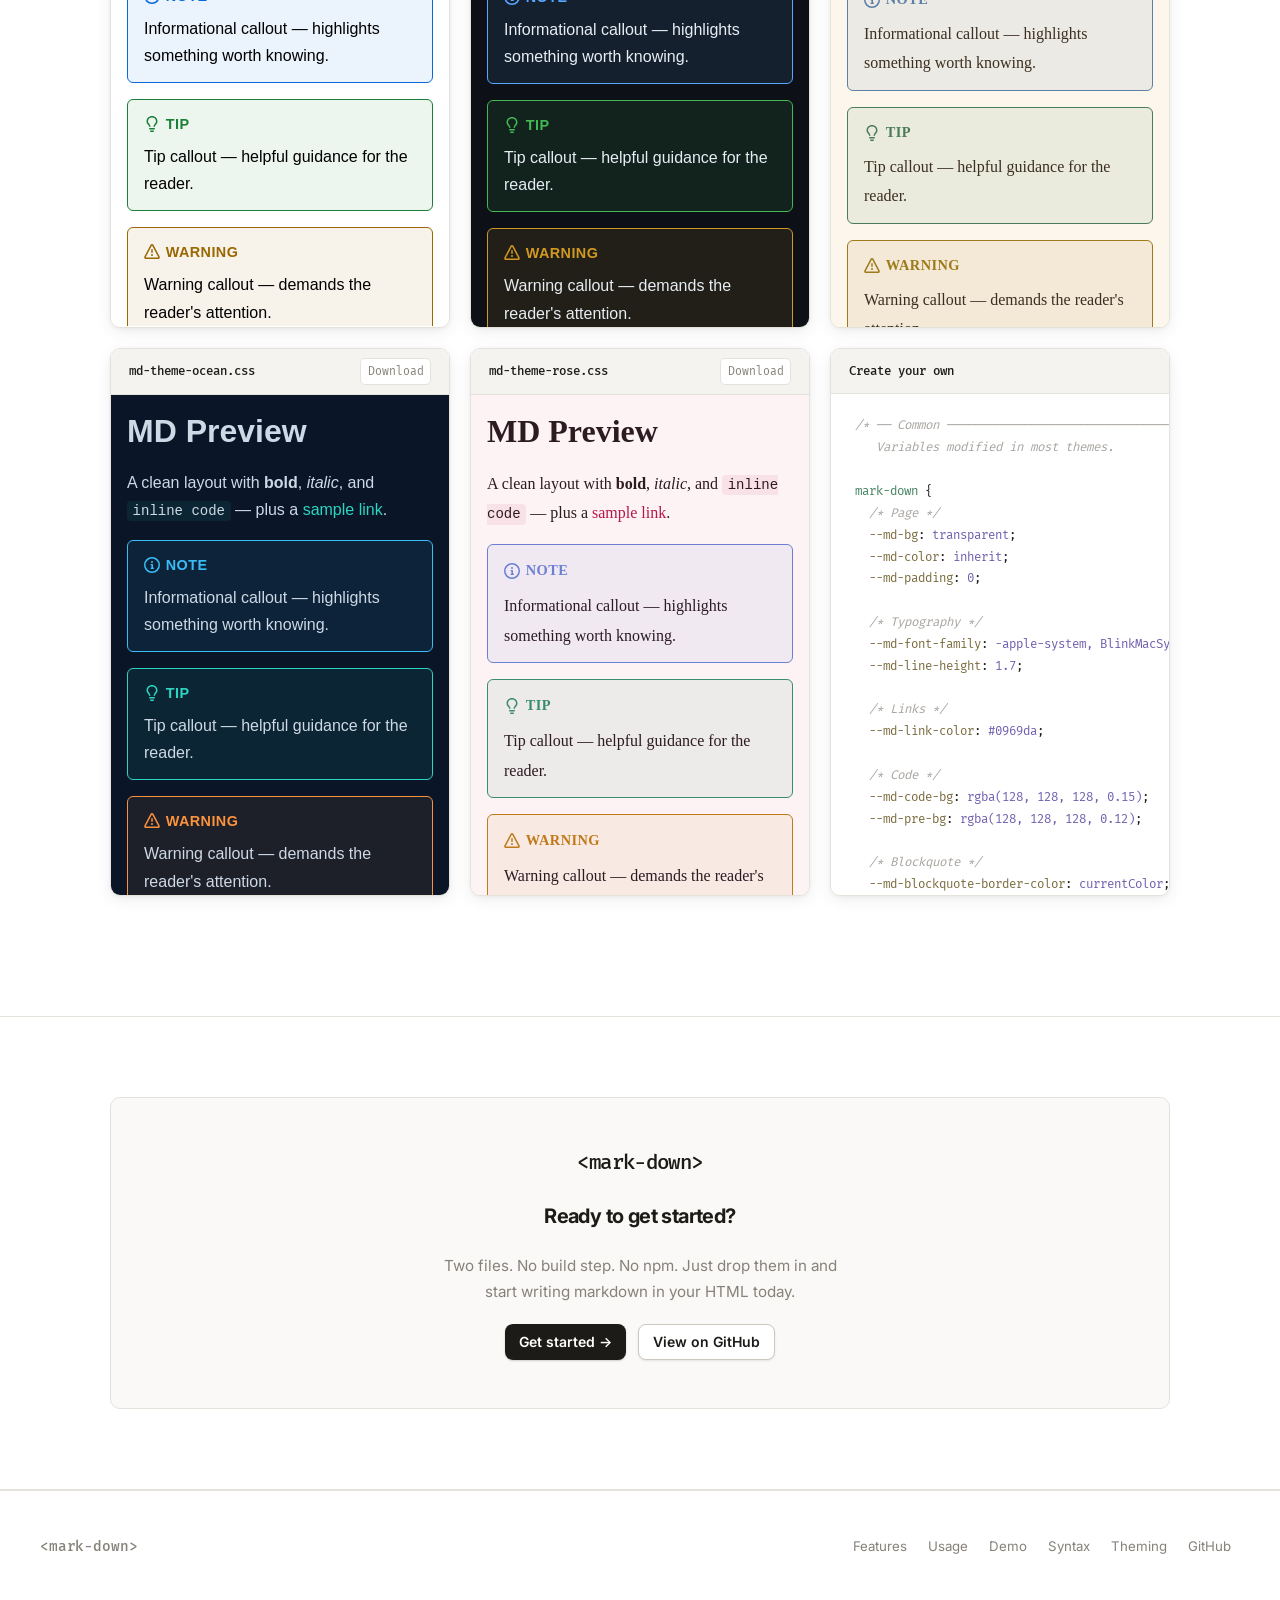
==== commit 7671563b: "Update index.html" ====
--- a/index.html
+++ b/index.html
@@ -1055,8 +1055,8 @@
         <div class="theme-card-bar">
           <span class="theme-card-name">Create your own</span>
         </div>
-        <pre class="theme-card-code"><span class="c">/* Set any --md-* variable on mark-down.
-   Only declare what you want to change. */</span>
+        <pre class="theme-card-code"><span class="c">/* ── Common ─────────────────────────────────────
+   Variables modified in most themes.           */</span>
 
 <span class="t">mark-down</span> {
   <span class="c">/* Page */</span>
@@ -1066,45 +1066,24 @@
 
   <span class="c">/* Typography */</span>
   <span class="a">--md-font-family</span>: <span class="v">-apple-system, BlinkMacSystemFont, "Segoe UI", sans-serif</span>;
-  <span class="a">--md-font-size</span>: <span class="v">1rem</span>;
   <span class="a">--md-line-height</span>: <span class="v">1.7</span>;
-  <span class="a">--md-mono-font-family</span>: <span class="v">"SFMono-Regular", Consolas, "Liberation Mono", monospace</span>;
-  <span class="a">--md-code-font-size</span>: <span class="v">0.875em</span>;
-
-  <span class="c">/* Headings */</span>
-  <span class="a">--md-heading-font-weight</span>: <span class="v">600</span>;
-  <span class="a">--md-h1-font-size</span>: <span class="v">2em</span>;
-  <span class="a">--md-h2-font-size</span>: <span class="v">1.5em</span>;
-  <span class="a">--md-h3-font-size</span>: <span class="v">1.25em</span>;
-  <span class="a">--md-h4-font-size</span>: <span class="v">1em</span>;
-  <span class="a">--md-h5-font-size</span>: <span class="v">0.875em</span>;
-  <span class="a">--md-h6-font-size</span>: <span class="v">0.85em</span>;
 
   <span class="c">/* Links */</span>
   <span class="a">--md-link-color</span>: <span class="v">#0969da</span>;
 
   <span class="c">/* Code */</span>
   <span class="a">--md-code-bg</span>: <span class="v">rgba(128, 128, 128, 0.15)</span>;
-  <span class="a">--md-code-radius</span>: <span class="v">4px</span>;
   <span class="a">--md-pre-bg</span>: <span class="v">rgba(128, 128, 128, 0.12)</span>;
-  <span class="a">--md-pre-radius</span>: <span class="v">6px</span>;
 
   <span class="c">/* Blockquote */</span>
-  <span class="a">--md-blockquote-border-width</span>: <span class="v">4px</span>;
   <span class="a">--md-blockquote-border-color</span>: <span class="v">currentColor</span>;
-
-  <span class="c">/* Images */</span>
-  <span class="a">--md-img-radius</span>: <span class="v">4px</span>;
 
   <span class="c">/* Tables */</span>
   <span class="a">--md-table-border-color</span>: <span class="v">#c8c8c8</span>;
   <span class="a">--md-table-header-bg</span>: <span class="v">rgba(128, 128, 128, 0.1)</span>;
   <span class="a">--md-table-stripe-bg</span>: <span class="v">rgba(128, 128, 128, 0.05)</span>;
-  <span class="a">--md-table-font-size</span>: <span class="v">0.95em</span>;
-  <span class="a">--md-table-radius</span>: <span class="v">6px</span>;
 
   <span class="c">/* Callouts */</span>
-  <span class="a">--md-callout-radius</span>: <span class="v">6px</span>;
   <span class="a">--md-callout-note-color</span>: <span class="v">#0969da</span>;
   <span class="a">--md-callout-note-bg</span>: <span class="v">rgba(9, 105, 218, 0.08)</span>;
   <span class="a">--md-callout-tip-color</span>: <span class="v">#1a7f37</span>;
@@ -1119,6 +1098,42 @@
   <span class="c">/* Checkboxes */</span>
   <span class="a">--md-checkbox-color</span>: <span class="v">#0969da</span>;
   <span class="a">--md-checkbox-filter</span>: <span class="v">none</span>;
+}
+
+<span class="c">/* ── Less common ─────────────────────────────────
+   Override only when you need fine-grained control. */</span>
+
+<span class="t">mark-down</span> {
+  <span class="c">/* Typography */</span>
+  <span class="a">--md-font-size</span>: <span class="v">1rem</span>;
+  <span class="a">--md-mono-font-family</span>: <span class="v">"SFMono-Regular", Consolas, "Liberation Mono", monospace</span>;
+  <span class="a">--md-code-font-size</span>: <span class="v">0.875em</span>;
+
+  <span class="c">/* Headings */</span>
+  <span class="a">--md-heading-font-weight</span>: <span class="v">600</span>;
+  <span class="a">--md-h1-font-size</span>: <span class="v">2em</span>;
+  <span class="a">--md-h2-font-size</span>: <span class="v">1.5em</span>;
+  <span class="a">--md-h3-font-size</span>: <span class="v">1.25em</span>;
+  <span class="a">--md-h4-font-size</span>: <span class="v">1em</span>;
+  <span class="a">--md-h5-font-size</span>: <span class="v">0.875em</span>;
+  <span class="a">--md-h6-font-size</span>: <span class="v">0.85em</span>;
+
+  <span class="c">/* Code */</span>
+  <span class="a">--md-code-radius</span>: <span class="v">4px</span>;
+  <span class="a">--md-pre-radius</span>: <span class="v">6px</span>;
+
+  <span class="c">/* Blockquote */</span>
+  <span class="a">--md-blockquote-border-width</span>: <span class="v">4px</span>;
+
+  <span class="c">/* Images */</span>
+  <span class="a">--md-img-radius</span>: <span class="v">4px</span>;
+
+  <span class="c">/* Tables */</span>
+  <span class="a">--md-table-font-size</span>: <span class="v">0.95em</span>;
+  <span class="a">--md-table-radius</span>: <span class="v">6px</span>;
+
+  <span class="c">/* Callouts */</span>
+  <span class="a">--md-callout-radius</span>: <span class="v">6px</span>;
 }</pre>
       </div>
 
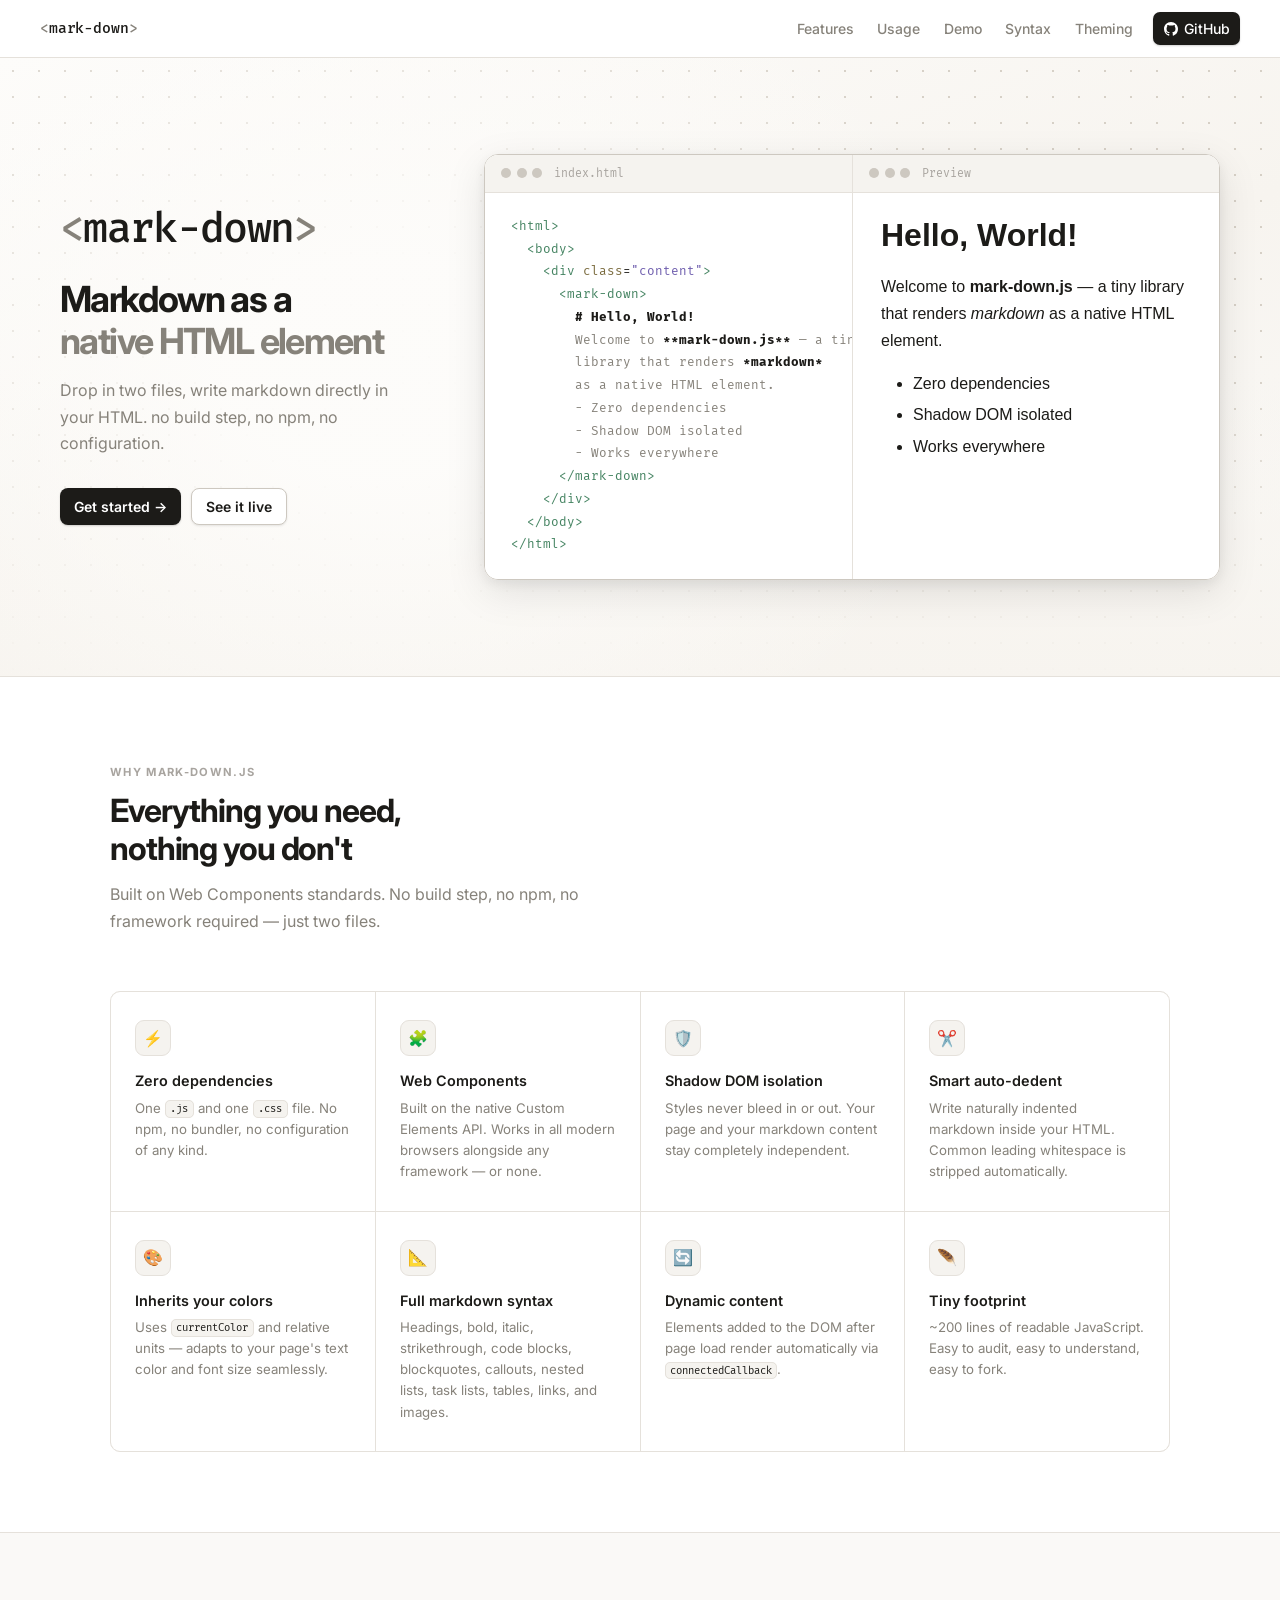
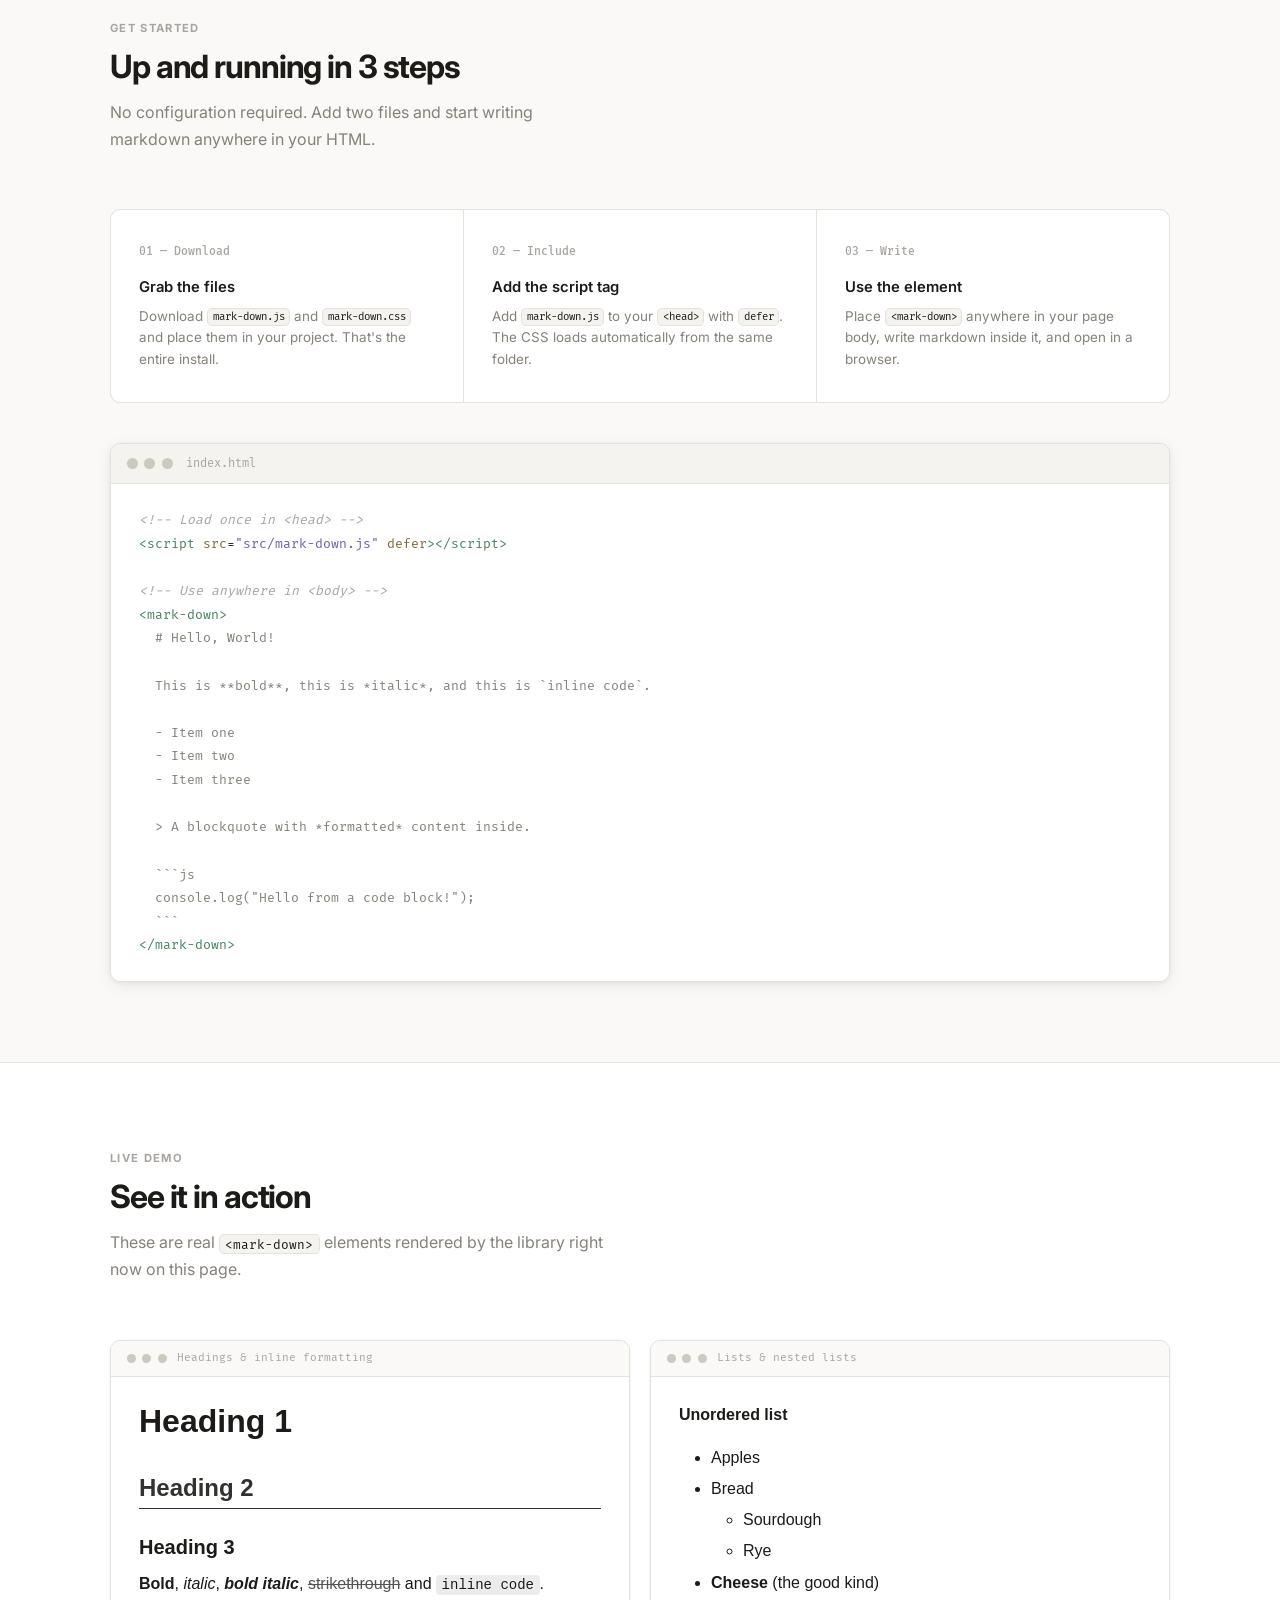
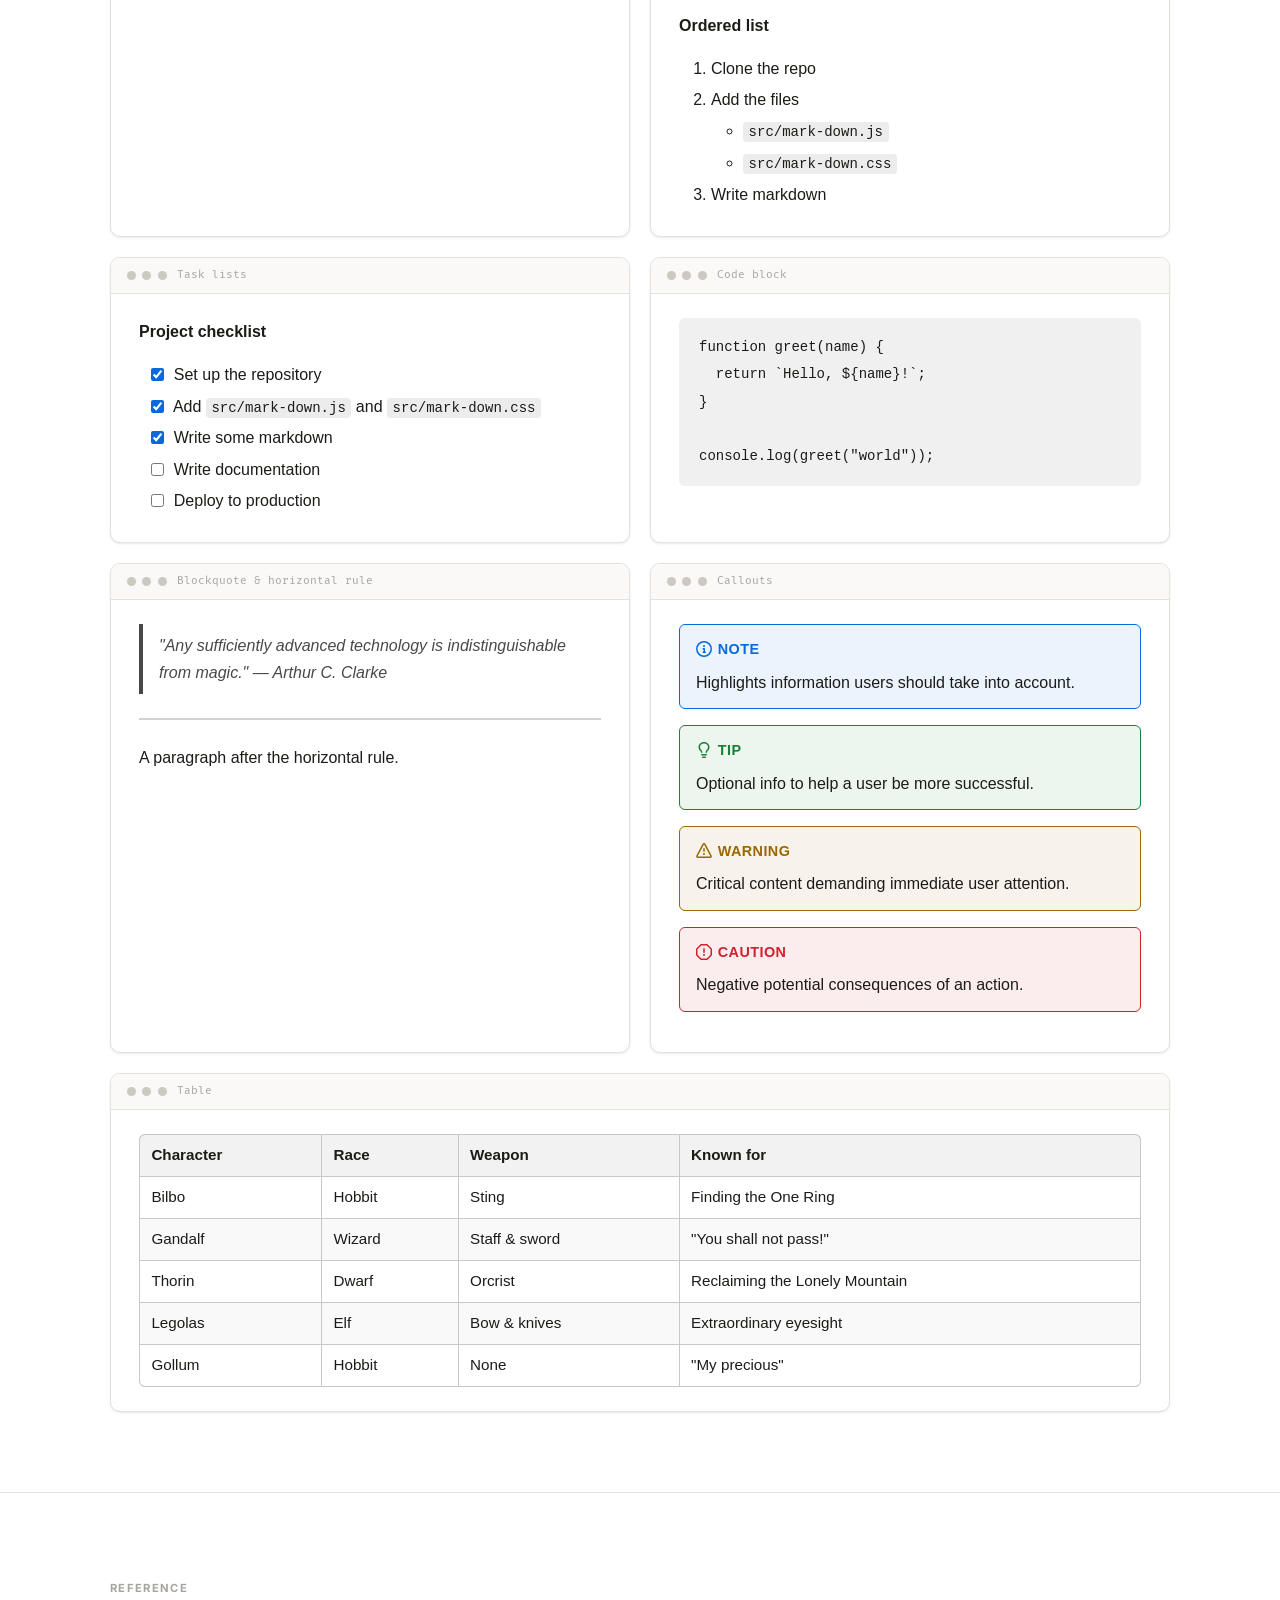
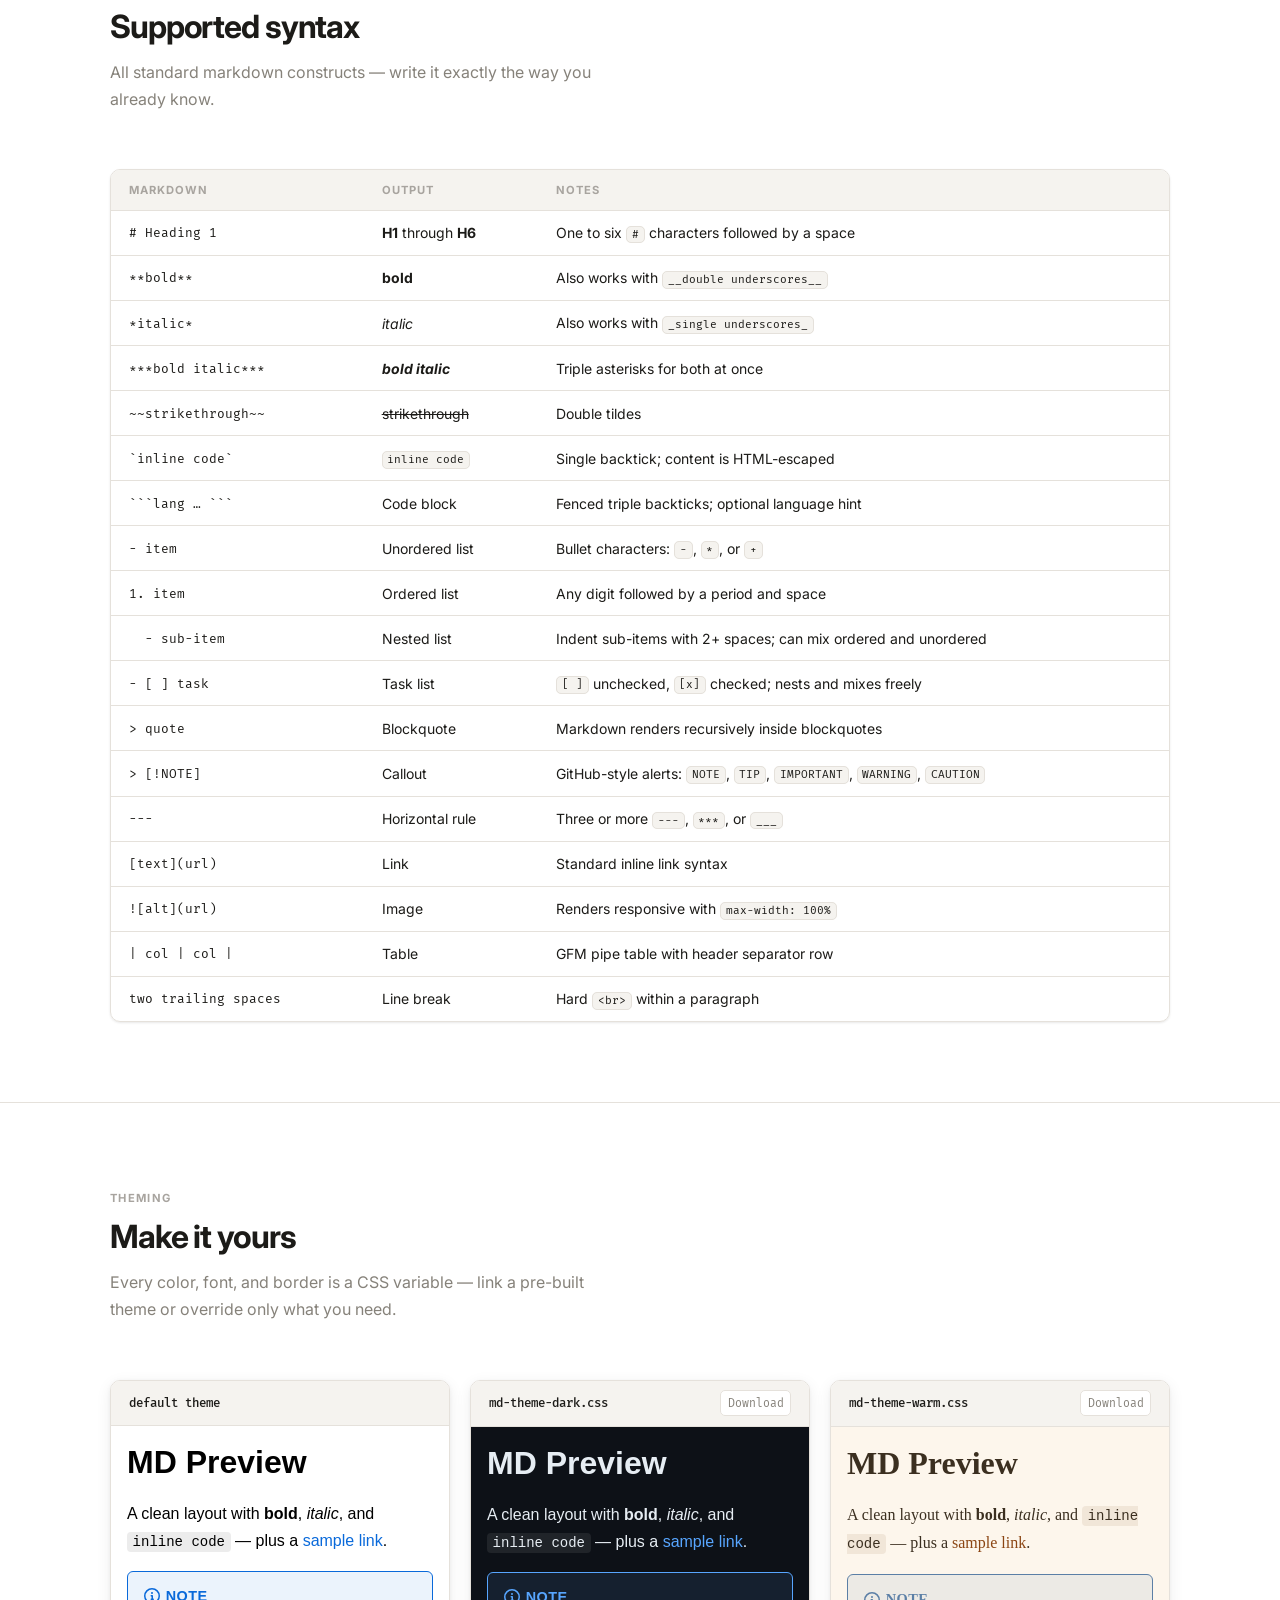
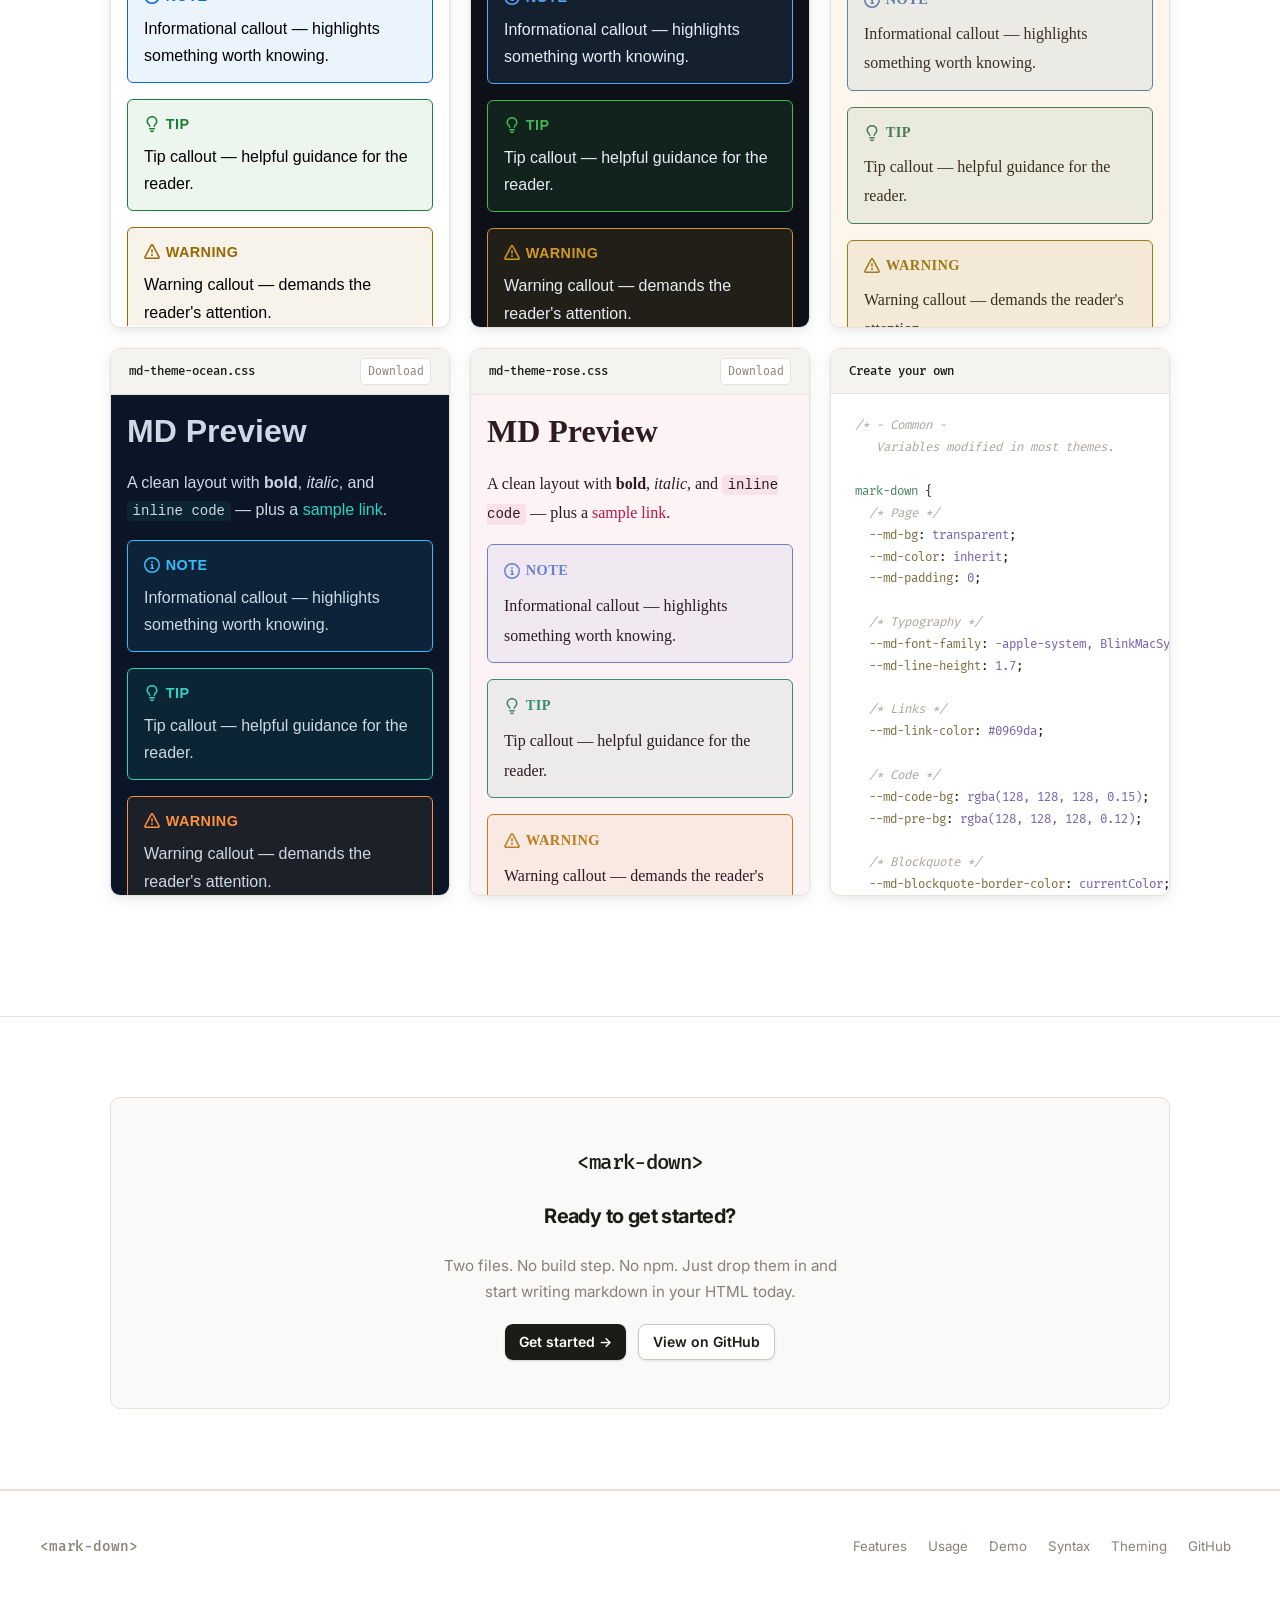
==== commit e5d21733: "Update index.html" ====
--- a/index.html
+++ b/index.html
@@ -1055,7 +1055,7 @@
         <div class="theme-card-bar">
           <span class="theme-card-name">Create your own</span>
         </div>
-        <pre class="theme-card-code"><span class="c">/* ── Common ─────────────────────────────────────
+        <pre class="theme-card-code"><span class="c">/* - Common -
    Variables modified in most themes.           */</span>
 
 <span class="t">mark-down</span> {
@@ -1100,7 +1100,7 @@
   <span class="a">--md-checkbox-filter</span>: <span class="v">none</span>;
 }
 
-<span class="c">/* ── Less common ─────────────────────────────────
+<span class="c">/* - Less common -
    Override only when you need fine-grained control. */</span>
 
 <span class="t">mark-down</span> {
